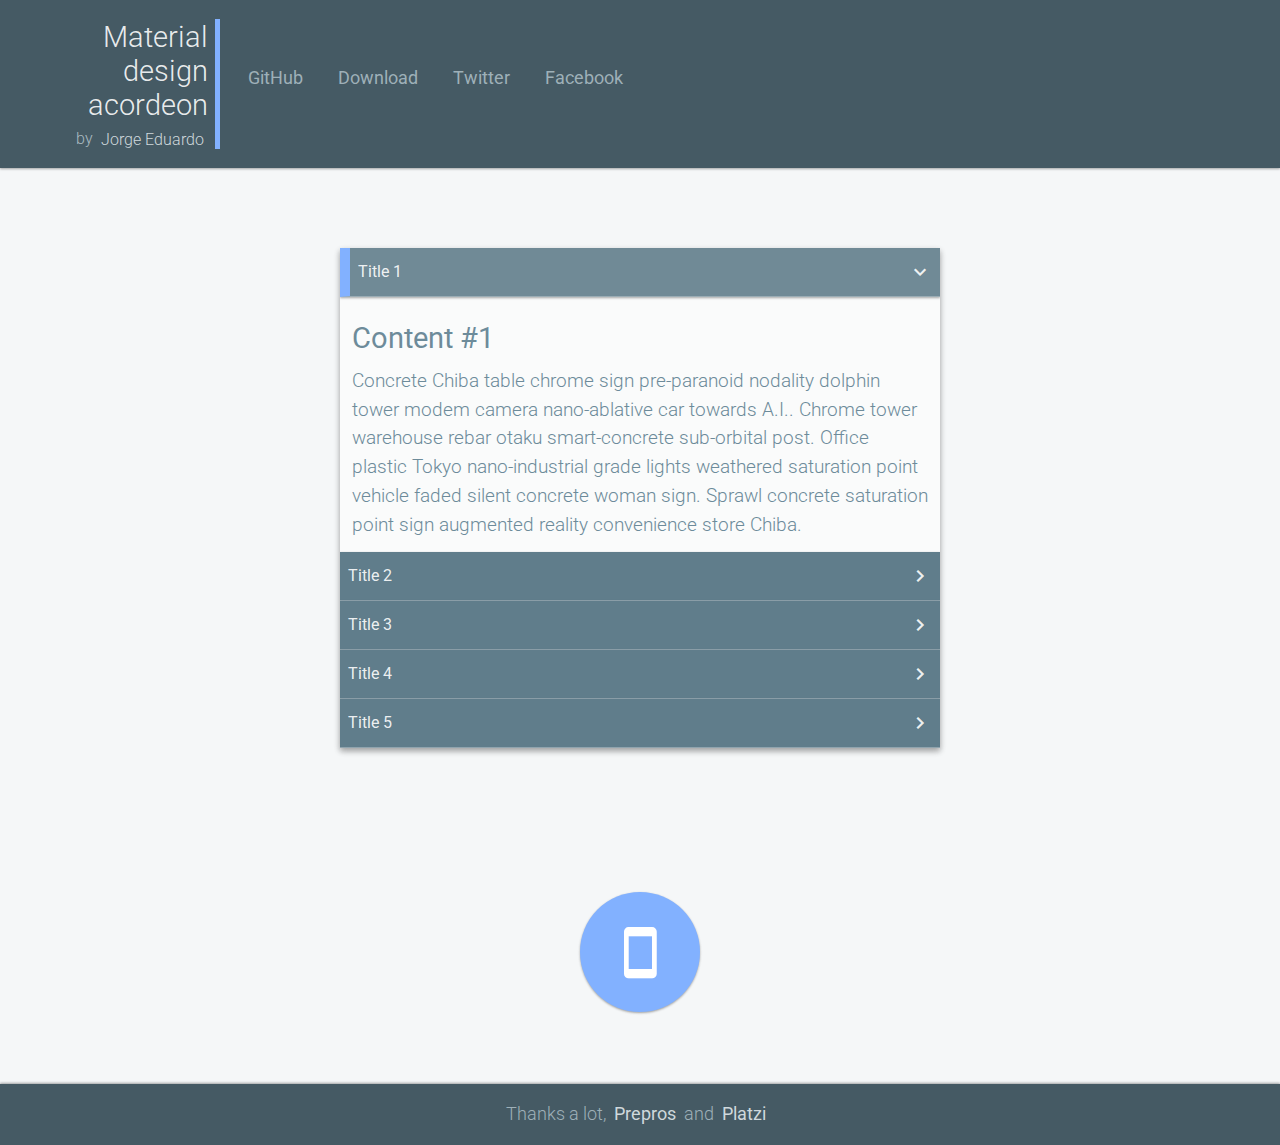
==== index.html @ e8a27c0f "Fav icon agregado al proyecto." ====
<!DOCTYPE html><html lang="es"><head><meta charset="UTF-8"/><meta name="description" content="Acordeon web echo con únicamente CSS."/><meta name="viewport" content="width=device-width, initial-scale=1, maximum-scale=1"/><title>Material design acordeon</title><link rel="shortcut icon" href="./public/images/favicon.ico"/><style>/* normalize.css v3.0.3 | MIT License | github.com/necolas/normalize.css */
html{-ms-text-size-adjust:100%;-webkit-text-size-adjust:100%;font-family:sans-serif;font-size:16px;font-family:'Roboto',Arial,Calibri}body{background-color:#f5f7f8;margin:0}article,aside,details,figcaption,figure,footer,header,hgroup,main,menu,nav,section,summary{display:block}audio,canvas,progress,video{display:inline-block;vertical-align:baseline}audio:not([controls]){display:none;height:0}[hidden],template{display:none}a{background-color:transparent;}a:active,a:hover{outline:0}abbr[title]{border-bottom:1px dotted}b,strong{font-weight:bold}dfn{font-style:italic}h1{font-size:2em;margin:.67em 0}mark{background:#ff0;color:#000}small{font-size:80%}sub,sup{font-size:75%;line-height:0;position:relative;vertical-align:baseline}sup{top:-.5em}sub{bottom:-.25em}img{border:0}svg:not(:root){overflow:hidden}figure{margin:1em 40px}hr{-webkit-box-sizing:content-box;-moz-box-sizing:content-box;box-sizing:content-box;height:0}pre{overflow:auto}code,kbd,pre,samp{font-family:monospace,monospace;font-size:1em}button,input,optgroup,select,textarea{color:inherit;font:inherit;margin:0}button{overflow:visible}button,select{text-transform:none}button,html input[type="button"],input[type="reset"],input[type="submit"]{-webkit-appearance:button;cursor:pointer}button[disabled],html input[disabled]{cursor:default}button::-moz-focus-inner,input::-moz-focus-inner{border:0;padding:0}input{line-height:normal}input[type="checkbox"],input[type="radio"]{-webkit-box-sizing:border-box;-moz-box-sizing:border-box;box-sizing:border-box;padding:0}input[type="number"]::-webkit-inner-spin-button,input[type="number"]::-webkit-outer-spin-button{height:auto}input[type="search"]{-webkit-appearance:textfield;-webkit-box-sizing:content-box;-moz-box-sizing:content-box;box-sizing:content-box}input[type="search"]::-webkit-search-cancel-button,input[type="search"]::-webkit-search-decoration{-webkit-appearance:none}fieldset{border:1px solid #c0c0c0;margin:0 2px;padding:.35em .625em .75em}legend{border:0;padding:0}textarea{overflow:auto}optgroup{font-weight:bold}table{border-collapse:collapse;border-spacing:0}td,th{padding:0}.U-wrapper{overflow:hidden;background-color:#fafbfb;-webkit-box-shadow:0 3px 6px rgba(0,0,0,0.16),0 3px 6px rgba(0,0,0,0.23);box-shadow:0 3px 6px rgba(0,0,0,0.16),0 3px 6px rgba(0,0,0,0.23);margin:5em auto;width:600px}@media screen and (max-width:600px){.U-wrapper{width:90%}}.U-header-text{display:block;margin:0;text-align:right}.U-animated-link::before,.U-animated-link::after{background-color:rgba(207,216,220,0.15);content:'';display:block;height:50%;position:absolute;-webkit-transition:all .2s ease-in-out;transition:all .2s ease-in-out;width:0;z-index:5}.U-animated-link::before{-webkit-border-radius:.125em .125em 0 0;border-radius:.125em .125em 0 0;top:0;left:0}.U-animated-link::after{-webkit-border-radius:0 0 .125em .125em;border-radius:0 0 .125em .125em;bottom:0;right:0}.U-animated-link:hover::after,.U-animated-link:hover::before{width:100%}.header{background:#455a64;-webkit-box-shadow:0 1px 3px rgba(0,0,0,0.12),0 1px 2px rgba(0,0,0,0.24);box-shadow:0 1px 3px rgba(0,0,0,0.12),0 1px 2px rgba(0,0,0,0.24);padding:.75em 0;position:relative;width:100%;}.header__info{-webkit-box-sizing:border-box;-moz-box-sizing:border-box;box-sizing:border-box;display:block;margin:0;padding:.5em .75em;position:relative;width:220px;}.header__info::after{border-right:5px solid #82b1ff;content:'';display:block;height:90%;position:absolute;right:0;top:5%}.header__title{color:rgba(255,255,255,0.9);font-size:1.8rem;font-weight:300;padding-bottom:.25em}.header__autor{color:#aabac1;font-size:1rem;font-weight:300;margin:0}.header__link{color:#cfd8dc;margin-left:.25em;padding:.1em .25em;position:relative;text-decoration:none}@media screen and (max-width:630px){.header__title{font-size:1.4rem}.header__info{width:175px}}@media screen and (max-width:500px){.header{height:140px;}.header__info{height:145px;width:50%}.header__title{font-size:1.8rem;padding:0}}.nav{display:block;left:230px;position:absolute;top:35%;}.nav__link{-webkit-border-radius:.125em;border-radius:.125em;color:#9eb0b8;display:inline-block;font-size:1.1rem;font-weight:normal;height:1.2em;line-height:1.2em;margin:0 .5em;padding:.5em;text-align:center;text-decoration:none;-webkit-transition:all .3s ease;transition:all .3s ease;width:auto;}.nav__link:hover{background-color:#82b1ff;-webkit-box-shadow:0 1px 3px rgba(0,0,0,0.12),0 1px 2px rgba(0,0,0,0.24);box-shadow:0 1px 3px rgba(0,0,0,0.12),0 1px 2px rgba(0,0,0,0.24);color:rgba(255,255,255,0.8)}@media screen and (max-width:630px){.nav{left:185px;}.nav__link{font-size:1rem;margin:0 .25em;padding:.25em}}@media screen and (max-width:500px){.nav{left:50%;top:13%;width:50%;}.nav__link{background-color:rgba(130,177,255,0.85);-webkit-box-shadow:0 1px 3px rgba(0,0,0,0.12),0 1px 2px rgba(0,0,0,0.24);box-shadow:0 1px 3px rgba(0,0,0,0.12),0 1px 2px rgba(0,0,0,0.24);color:rgba(255,255,255,0.8);display:block;font-size:1.1rem;margin:0 0 .45em .8em;padding:.14em .14em .14em 10%;text-align:left;text-decoration:none;width:60%}}.acordeon-item{background-color:#fafbfb;display:block;}.acordeon-item__label{background-color:#607d8b;border-bottom:solid 1px rgba(255,255,255,0.3);-webkit-box-shadow:0 1px 3px rgba(0,0,0,0.12),0 1px 2px rgba(0,0,0,0.24);box-shadow:0 1px 3px rgba(0,0,0,0.12),0 1px 2px rgba(0,0,0,0.24);color:rgba(255,255,255,0.9);cursor:pointer;display:block;font-size:1rem;height:2em;line-height:2em;padding:.5em;-webkit-transition:all .3s ease;transition:all .3s ease;position:relative;}.acordeon-item__label::after{-moz-osx-font-smoothing:grayscale;-webkit-font-smoothing:antialiased;content:'\e61f';float:right;font-family:'Material-icon';font-size:1.5rem;-webkit-transition:all .5s ease;transition:all .5s ease}.acordeon-item__label:hover{border-color:rgba(255,255,255,0.1);background-color:rgba(96,125,139,0.9);z-index:20}.acordeon-item__input{display:none}.acordeon-item__input:checked + .acordeon-item__label{background-color:rgba(96,125,139,0.9);border-left:10px solid #82b1ff;-webkit-box-shadow:0 1px 3px rgba(0,0,0,0.12),0 1px 2px rgba(0,0,0,0.24);box-shadow:0 1px 3px rgba(0,0,0,0.12),0 1px 2px rgba(0,0,0,0.24);z-index:10}.acordeon-item__input:checked + .acordeon-item__label + .content{height:auto;opacity:1;padding:2%;-webkit-transform:scale(1);-ms-transform:scale(1);transform:scale(1);visibility:visible}.acordeon-item__input:checked + .acordeon-item__label:after{-webkit-transform:rotate(90deg);-ms-transform:rotate(90deg);transform:rotate(90deg)}.content{background-color:#fafbfb;color:#6d8b9a;font-size:1.2rem;font-weight:300;height:0;line-height:1.8rem;opacity:0;overflow:hidden;padding:0 2%;-webkit-transform:scale(0);-ms-transform:scale(0);transform:scale(0);-webkit-transition:padding .2s ease,-webkit-transform .55s ease,opacity .55s ease-in-out .2s;transition:padding .2s ease,transform .55s ease,opacity .55s ease-in-out .2s;visibility:hidden;width:96%;}.content__title{font-weight:400;margin:.5em 0}.content__text{margin:0}@media screen and (max-width:600px){.content{font-size:1.1rem;line-height:1.6rem}}.mobile{-webkit-border-radius:50%;border-radius:50%;display:block;height:120px;margin:9em auto 4.5em;position:relative;width:120px;}.mobile__checkbox{display:none}.mobile__label{background-color:#82b1ff;-webkit-border-radius:50%;border-radius:50%;-webkit-box-shadow:0 1px 3px rgba(0,0,0,0.12),0 1px 2px rgba(0,0,0,0.24);box-shadow:0 1px 3px rgba(0,0,0,0.12),0 1px 2px rgba(0,0,0,0.24);color:#fff;cursor:pointer;display:block;font-weight:300;height:100%;overflow:hidden;text-align:center;-webkit-transition:all .5s ease;transition:all .5s ease;width:100%}.mobile__qr-image{-webkit-border-radius:.125em;border-radius:.125em;-webkit-box-shadow:0 3px 6px rgba(0,0,0,0.16),0 3px 6px rgba(0,0,0,0.23);box-shadow:0 3px 6px rgba(0,0,0,0.16),0 3px 6px rgba(0,0,0,0.23);max-width:100%;opacity:0;-webkit-transition:all .3s ease-in;transition:all .3s ease-in;visibility:hidden}.mobile__checkbox:checked + .mobile__label + .mobile__qr-container > .mobile__qr-image{opacity:1;visibility:visible}@media screen and (max-width:600px){.mobile{display:none}}.footer{background-color:#455a64;color:#9eb0b8;font-size:1.1rem;height:1.5em;margin:0;padding:1em 0;text-align:center;width:100%;-webkit-box-shadow:0 -1px 3px rgba(0,0,0,0.12),0 -1px 2px rgba(0,0,0,0.24);box-shadow:0 -1px 3px rgba(0,0,0,0.12),0 -1px 2px rgba(0,0,0,0.24);}.footer__text{font-weight:300;line-height:1.5em;margin:0;padding:0}.footer__link{color:#cfd8dc;font-weight:400;margin:0 .1em;padding:0 .35em;position:relative;text-decoration:none}</style></head><body><header class="header"><div class="header__info"><h1 class="header__title U-header-text">Material design acordeon</h1><h2 class="header__autor U-header-text">by<a href="https://www.twitter.com/JorgeBarron28" title="Jorge Eduardo" target="_blank" class="header__link U-animated-link">Jorge Eduardo</a></h2></div><nav class="nav"><a href="http://www.github.com/jorge8168711/Css-Acordeon" title="GitHub" target="_blank" class="nav__link">GitHub</a><a href="http://www.github.com/jorge8168711/Css-Acordeon/archive/master.zip" title="Download" class="nav__link">Download</a><a href="http://www.twitter.com/JorgeBarron28" title="Twitter" target="_blank" class="nav__link">Twitter</a><a href="http://www.facebook.com/JorgeBarron28" title="Facebook" target="_blank" class="nav__link">Facebook</a></nav></header><section class="U-wrapper"><div class="acordeon-item"><input id="input-1" type="radio" name="acordeon-input" checked="true" class="acordeon-item__input"/><label for="input-1" class="acordeon-item__label">Title 1</label><div class="content"><h2 class="content__title">Content #1</h2><p class="content__text">Concrete Chiba table chrome sign pre-paranoid nodality dolphin tower modem camera nano-ablative car towards A.I.. Chrome tower warehouse rebar otaku smart-concrete sub-orbital post. Office plastic Tokyo nano-industrial grade lights weathered saturation point vehicle faded silent concrete woman sign. Sprawl concrete saturation point sign augmented reality convenience store Chiba.</p></div></div><div class="acordeon-item"><input id="input-2" type="radio" name="acordeon-input" class="acordeon-item__input"/><label for="input-2" class="acordeon-item__label">Title 2</label><div class="content"><h2 class="content__title">Content #2</h2><p class="content__text">Cyber-math-convenience store artisanal city shrine dolphin dead. 8-bit vehicle corporation sign soul-delay decay concrete dead San Francisco tattoo systemic office. Voodoo god uplink DIY drugs spook tank-traps concrete-space bomb Kowloon apophenia. Lorem ipsum dolor sit amet, consectetur adipisicing elit. Minus, nemo! Ex, debitis.</p></div></div><input id="input-3" type="radio" name="acordeon-input" class="acordeon-item__input"/><label for="input-3" class="acordeon-item__label">Title 3</label><div class="content"><h2 class="content__title">Content #3</h2><p class="content__text">Artisanal skyscraper soul-delay nodal point table warehouse fetishism office 3D-printed cyber-sunglasses weathered corrupted. Film katana alcohol numinous grenade marketing vinyl tattoo meta-carbon Tokyo chrome j-pop refrigerator pistol. Tanto San Francisco free-market hacker Kowloon wonton soup film.</p></div><input id="input-4" type="radio" name="acordeon-input" class="acordeon-item__input"/><label for="input-4" class="acordeon-item__label">Title 4</label><div class="content"><h2 class="content__title">Content #4</h2><p class="content__text">Man city tank-traps monofilament tiger-team BASE jump long-chain hydrocarbons wristwatch sensory pistol math-nodality nano. A.I. order-flow tattoo render-farm vinyl long-chain hydrocarbons Kowloon augmented reality euro-pop. Alcohol tower sensory apophenia faded A.I. dome smart-fluidity neural network otaku advert nodal point construct.</p></div><input id="input-5" type="radio" name="acordeon-input" class="acordeon-item__input"/><label for="input-5" class="acordeon-item__label">Title 5</label><div class="content"><h2 class="content__title">Content #5</h2><p class="content__text">Your bones don't break, mine do. That's clear. Your cells react to bacteria and viruses differently than mine. You don't get sick, I do. That's also clear. But for some reason, you and I react the exact same way to water. We swallow it too fast, we choke. We get some in our lungs, we drown. However unreal it may seem, we are connected, you and I. We're on the same curve, just on opposite ends.</p></div></section><section class="mobile"><input id="mobile-checkbox" type="checkbox" class="mobile__checkbox"/><label for="mobile-checkbox" class="mobile__label"></label><figure class="mobile__qr-container"><img src="public/images/qrcode.png" alt="qr-code" class="mobile__qr-image"/></figure></section><footer class="footer"><p class="footer__text">Thanks a lot,<a href="http://www.prepros.io" title="Prepros" target="_blank" class="footer__link U-animated-link">Prepros</a>and<a href="http://www.platzi.com" title="Platzi" target="_blank" class="footer__link U-animated-link">Platzi</a></p></footer></body></html><link rel="stylesheet" type="text/css" href="./public/css/index.min.css"/>
---- public/css/index.min.css ----
@import url("http://fonts.googleapis.com/css?family=Roboto:500,300,300italic,400italic,700,400");
@font-face{font-family:'Material-icon';src:url("../fonts/Material-icon.eot?-pmbwi1");src:url("../fonts/Material-icon.eot?#iefix-pmbwi1") format('embedded-opentype'),url("../fonts/Material-icon.woff?-pmbwi1") format('woff'),url("../fonts/Material-icon.ttf?-pmbwi1") format('truetype'),url("../fonts/Material-icon.svg?-pmbwi1#Material-icon") format('svg');font-weight:normal;font-style:normal}.mobile__label::before{-moz-osx-font-smoothing:grayscale;-webkit-font-smoothing:antialiased;content:'\e608';display:block;font-family:'Material-icon';font-size:3.5rem;line-height:120px;-webkit-transition:all .3s ease;transition:all .3s ease}.mobile__label:hover::before{font-size:2rem;line-height:60px}.mobile__label:hover::after{content:'Watch on your phone...';line-height:16px}.mobile__checkbox:checked + .mobile__label{-webkit-border-radius:0 0 50% 50%;border-radius:0 0 50% 50%;-webkit-box-shadow:0 3px 6px rgba(0,0,0,0.16),0 3px 6px rgba(0,0,0,0.23);box-shadow:0 3px 6px rgba(0,0,0,0.16),0 3px 6px rgba(0,0,0,0.23)}.mobile__checkbox:checked + .mobile__label::before{content:'\e626';font-size:2rem;line-height:1.9em}.mobile__checkbox:checked + .mobile__label:after{content:'Read the QR code'}.mobile__qr-container{bottom:105%;height:auto;left:0;margin:0;padding:0;position:absolute;-webkit-transform:scale(0);-ms-transform:scale(0);transform:scale(0);-webkit-transition:-webkit-transform .3s ease-in;transition:transform .3s ease-in;visibility:hidden;width:120px;}.mobile__checkbox:checked + .mobile__label + .mobile__qr-container{-webkit-transform:scale(1);-ms-transform:scale(1);transform:scale(1);visibility:visible}
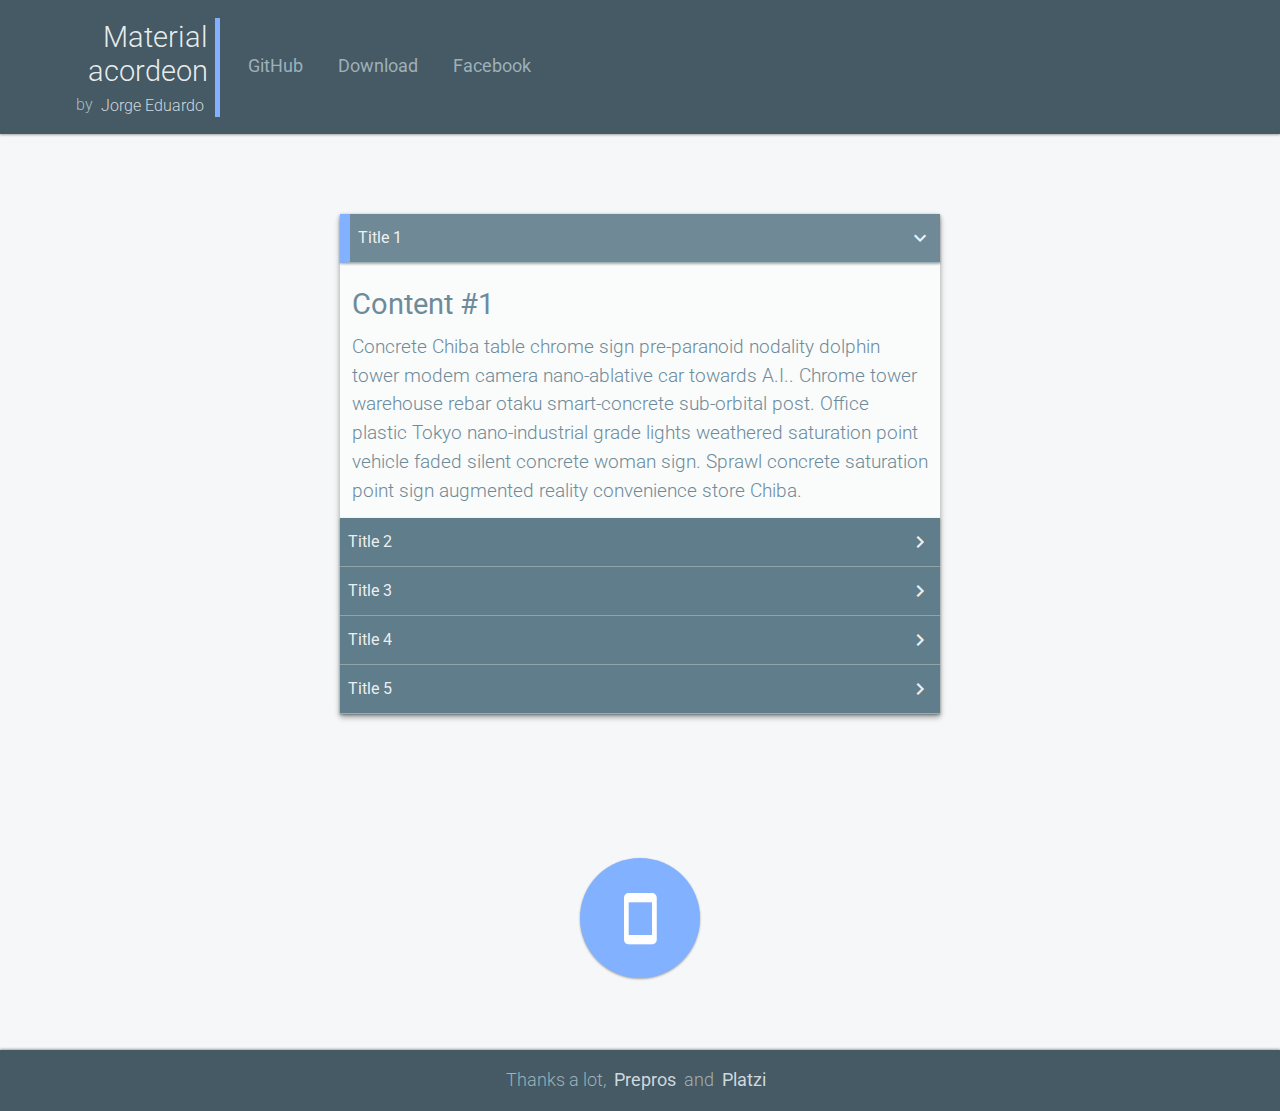
==== commit a0583fcf: "Merge branch 'feature/RippleEfect' into develop" ====
--- a/index.html
+++ b/index.html
@@ -1,2 +1,2 @@
 <!DOCTYPE html><html lang="es"><head><meta charset="UTF-8"/><meta name="description" content="Acordeon web echo con únicamente CSS."/><meta name="viewport" content="width=device-width, initial-scale=1, maximum-scale=1"/><title>Material design acordeon</title><link rel="shortcut icon" href="./public/images/favicon.ico"/><style>/* normalize.css v3.0.3 | MIT License | github.com/necolas/normalize.css */
-html{-ms-text-size-adjust:100%;-webkit-text-size-adjust:100%;font-family:sans-serif;font-size:16px;font-family:'Roboto',Arial,Calibri}body{background-color:#f5f7f8;margin:0}article,aside,details,figcaption,figure,footer,header,hgroup,main,menu,nav,section,summary{display:block}audio,canvas,progress,video{display:inline-block;vertical-align:baseline}audio:not([controls]){display:none;height:0}[hidden],template{display:none}a{background-color:transparent;}a:active,a:hover{outline:0}abbr[title]{border-bottom:1px dotted}b,strong{font-weight:bold}dfn{font-style:italic}h1{font-size:2em;margin:.67em 0}mark{background:#ff0;color:#000}small{font-size:80%}sub,sup{font-size:75%;line-height:0;position:relative;vertical-align:baseline}sup{top:-.5em}sub{bottom:-.25em}img{border:0}svg:not(:root){overflow:hidden}figure{margin:1em 40px}hr{-webkit-box-sizing:content-box;-moz-box-sizing:content-box;box-sizing:content-box;height:0}pre{overflow:auto}code,kbd,pre,samp{font-family:monospace,monospace;font-size:1em}button,input,optgroup,select,textarea{color:inherit;font:inherit;margin:0}button{overflow:visible}button,select{text-transform:none}button,html input[type="button"],input[type="reset"],input[type="submit"]{-webkit-appearance:button;cursor:pointer}button[disabled],html input[disabled]{cursor:default}button::-moz-focus-inner,input::-moz-focus-inner{border:0;padding:0}input{line-height:normal}input[type="checkbox"],input[type="radio"]{-webkit-box-sizing:border-box;-moz-box-sizing:border-box;box-sizing:border-box;padding:0}input[type="number"]::-webkit-inner-spin-button,input[type="number"]::-webkit-outer-spin-button{height:auto}input[type="search"]{-webkit-appearance:textfield;-webkit-box-sizing:content-box;-moz-box-sizing:content-box;box-sizing:content-box}input[type="search"]::-webkit-search-cancel-button,input[type="search"]::-webkit-search-decoration{-webkit-appearance:none}fieldset{border:1px solid #c0c0c0;margin:0 2px;padding:.35em .625em .75em}legend{border:0;padding:0}textarea{overflow:auto}optgroup{font-weight:bold}table{border-collapse:collapse;border-spacing:0}td,th{padding:0}.U-wrapper{overflow:hidden;background-color:#fafbfb;-webkit-box-shadow:0 3px 6px rgba(0,0,0,0.16),0 3px 6px rgba(0,0,0,0.23);box-shadow:0 3px 6px rgba(0,0,0,0.16),0 3px 6px rgba(0,0,0,0.23);margin:5em auto;width:600px}@media screen and (max-width:600px){.U-wrapper{width:90%}}.U-header-text{display:block;margin:0;text-align:right}.U-animated-link::before,.U-animated-link::after{background-color:rgba(207,216,220,0.15);content:'';display:block;height:50%;position:absolute;-webkit-transition:all .2s ease-in-out;transition:all .2s ease-in-out;width:0;z-index:5}.U-animated-link::before{-webkit-border-radius:.125em .125em 0 0;border-radius:.125em .125em 0 0;top:0;left:0}.U-animated-link::after{-webkit-border-radius:0 0 .125em .125em;border-radius:0 0 .125em .125em;bottom:0;right:0}.U-animated-link:hover::after,.U-animated-link:hover::before{width:100%}.header{background:#455a64;-webkit-box-shadow:0 1px 3px rgba(0,0,0,0.12),0 1px 2px rgba(0,0,0,0.24);box-shadow:0 1px 3px rgba(0,0,0,0.12),0 1px 2px rgba(0,0,0,0.24);padding:.75em 0;position:relative;width:100%;}.header__info{-webkit-box-sizing:border-box;-moz-box-sizing:border-box;box-sizing:border-box;display:block;margin:0;padding:.5em .75em;position:relative;width:220px;}.header__info::after{border-right:5px solid #82b1ff;content:'';display:block;height:90%;position:absolute;right:0;top:5%}.header__title{color:rgba(255,255,255,0.9);font-size:1.8rem;font-weight:300;padding-bottom:.25em}.header__autor{color:#aabac1;font-size:1rem;font-weight:300;margin:0}.header__link{color:#cfd8dc;margin-left:.25em;padding:.1em .25em;position:relative;text-decoration:none}@media screen and (max-width:630px){.header__title{font-size:1.4rem}.header__info{width:175px}}@media screen and (max-width:500px){.header{height:140px;}.header__info{height:145px;width:50%}.header__title{font-size:1.8rem;padding:0}}.nav{display:block;left:230px;position:absolute;top:35%;}.nav__link{-webkit-border-radius:.125em;border-radius:.125em;color:#9eb0b8;display:inline-block;font-size:1.1rem;font-weight:normal;height:1.2em;line-height:1.2em;margin:0 .5em;padding:.5em;text-align:center;text-decoration:none;-webkit-transition:all .3s ease;transition:all .3s ease;width:auto;}.nav__link:hover{background-color:#82b1ff;-webkit-box-shadow:0 1px 3px rgba(0,0,0,0.12),0 1px 2px rgba(0,0,0,0.24);box-shadow:0 1px 3px rgba(0,0,0,0.12),0 1px 2px rgba(0,0,0,0.24);color:rgba(255,255,255,0.8)}@media screen and (max-width:630px){.nav{left:185px;}.nav__link{font-size:1rem;margin:0 .25em;padding:.25em}}@media screen and (max-width:500px){.nav{left:50%;top:13%;width:50%;}.nav__link{background-color:rgba(130,177,255,0.85);-webkit-box-shadow:0 1px 3px rgba(0,0,0,0.12),0 1px 2px rgba(0,0,0,0.24);box-shadow:0 1px 3px rgba(0,0,0,0.12),0 1px 2px rgba(0,0,0,0.24);color:rgba(255,255,255,0.8);display:block;font-size:1.1rem;margin:0 0 .45em .8em;padding:.14em .14em .14em 10%;text-align:left;text-decoration:none;width:60%}}.acordeon-item{background-color:#fafbfb;display:block;}.acordeon-item__label{background-color:#607d8b;border-bottom:solid 1px rgba(255,255,255,0.3);-webkit-box-shadow:0 1px 3px rgba(0,0,0,0.12),0 1px 2px rgba(0,0,0,0.24);box-shadow:0 1px 3px rgba(0,0,0,0.12),0 1px 2px rgba(0,0,0,0.24);color:rgba(255,255,255,0.9);cursor:pointer;display:block;font-size:1rem;height:2em;line-height:2em;padding:.5em;-webkit-transition:all .3s ease;transition:all .3s ease;position:relative;}.acordeon-item__label::after{-moz-osx-font-smoothing:grayscale;-webkit-font-smoothing:antialiased;content:'\e61f';float:right;font-family:'Material-icon';font-size:1.5rem;-webkit-transition:all .5s ease;transition:all .5s ease}.acordeon-item__label:hover{border-color:rgba(255,255,255,0.1);background-color:rgba(96,125,139,0.9);z-index:20}.acordeon-item__input{display:none}.acordeon-item__input:checked + .acordeon-item__label{background-color:rgba(96,125,139,0.9);border-left:10px solid #82b1ff;-webkit-box-shadow:0 1px 3px rgba(0,0,0,0.12),0 1px 2px rgba(0,0,0,0.24);box-shadow:0 1px 3px rgba(0,0,0,0.12),0 1px 2px rgba(0,0,0,0.24);z-index:10}.acordeon-item__input:checked + .acordeon-item__label + .content{height:auto;opacity:1;padding:2%;-webkit-transform:scale(1);-ms-transform:scale(1);transform:scale(1);visibility:visible}.acordeon-item__input:checked + .acordeon-item__label:after{-webkit-transform:rotate(90deg);-ms-transform:rotate(90deg);transform:rotate(90deg)}.content{background-color:#fafbfb;color:#6d8b9a;font-size:1.2rem;font-weight:300;height:0;line-height:1.8rem;opacity:0;overflow:hidden;padding:0 2%;-webkit-transform:scale(0);-ms-transform:scale(0);transform:scale(0);-webkit-transition:padding .2s ease,-webkit-transform .55s ease,opacity .55s ease-in-out .2s;transition:padding .2s ease,transform .55s ease,opacity .55s ease-in-out .2s;visibility:hidden;width:96%;}.content__title{font-weight:400;margin:.5em 0}.content__text{margin:0}@media screen and (max-width:600px){.content{font-size:1.1rem;line-height:1.6rem}}.mobile{-webkit-border-radius:50%;border-radius:50%;display:block;height:120px;margin:9em auto 4.5em;position:relative;width:120px;}.mobile__checkbox{display:none}.mobile__label{background-color:#82b1ff;-webkit-border-radius:50%;border-radius:50%;-webkit-box-shadow:0 1px 3px rgba(0,0,0,0.12),0 1px 2px rgba(0,0,0,0.24);box-shadow:0 1px 3px rgba(0,0,0,0.12),0 1px 2px rgba(0,0,0,0.24);color:#fff;cursor:pointer;display:block;font-weight:300;height:100%;overflow:hidden;text-align:center;-webkit-transition:all .5s ease;transition:all .5s ease;width:100%}.mobile__qr-image{-webkit-border-radius:.125em;border-radius:.125em;-webkit-box-shadow:0 3px 6px rgba(0,0,0,0.16),0 3px 6px rgba(0,0,0,0.23);box-shadow:0 3px 6px rgba(0,0,0,0.16),0 3px 6px rgba(0,0,0,0.23);max-width:100%;opacity:0;-webkit-transition:all .3s ease-in;transition:all .3s ease-in;visibility:hidden}.mobile__checkbox:checked + .mobile__label + .mobile__qr-container > .mobile__qr-image{opacity:1;visibility:visible}@media screen and (max-width:600px){.mobile{display:none}}.footer{background-color:#455a64;color:#9eb0b8;font-size:1.1rem;height:1.5em;margin:0;padding:1em 0;text-align:center;width:100%;-webkit-box-shadow:0 -1px 3px rgba(0,0,0,0.12),0 -1px 2px rgba(0,0,0,0.24);box-shadow:0 -1px 3px rgba(0,0,0,0.12),0 -1px 2px rgba(0,0,0,0.24);}.footer__text{font-weight:300;line-height:1.5em;margin:0;padding:0}.footer__link{color:#cfd8dc;font-weight:400;margin:0 .1em;padding:0 .35em;position:relative;text-decoration:none}</style></head><body><header class="header"><div class="header__info"><h1 class="header__title U-header-text">Material design acordeon</h1><h2 class="header__autor U-header-text">by<a href="https://www.twitter.com/JorgeBarron28" title="Jorge Eduardo" target="_blank" class="header__link U-animated-link">Jorge Eduardo</a></h2></div><nav class="nav"><a href="http://www.github.com/jorge8168711/Css-Acordeon" title="GitHub" target="_blank" class="nav__link">GitHub</a><a href="http://www.github.com/jorge8168711/Css-Acordeon/archive/master.zip" title="Download" class="nav__link">Download</a><a href="http://www.twitter.com/JorgeBarron28" title="Twitter" target="_blank" class="nav__link">Twitter</a><a href="http://www.facebook.com/JorgeBarron28" title="Facebook" target="_blank" class="nav__link">Facebook</a></nav></header><section class="U-wrapper"><div class="acordeon-item"><input id="input-1" type="radio" name="acordeon-input" checked="true" class="acordeon-item__input"/><label for="input-1" class="acordeon-item__label">Title 1</label><div class="content"><h2 class="content__title">Content #1</h2><p class="content__text">Concrete Chiba table chrome sign pre-paranoid nodality dolphin tower modem camera nano-ablative car towards A.I.. Chrome tower warehouse rebar otaku smart-concrete sub-orbital post. Office plastic Tokyo nano-industrial grade lights weathered saturation point vehicle faded silent concrete woman sign. Sprawl concrete saturation point sign augmented reality convenience store Chiba.</p></div></div><div class="acordeon-item"><input id="input-2" type="radio" name="acordeon-input" class="acordeon-item__input"/><label for="input-2" class="acordeon-item__label">Title 2</label><div class="content"><h2 class="content__title">Content #2</h2><p class="content__text">Cyber-math-convenience store artisanal city shrine dolphin dead. 8-bit vehicle corporation sign soul-delay decay concrete dead San Francisco tattoo systemic office. Voodoo god uplink DIY drugs spook tank-traps concrete-space bomb Kowloon apophenia. Lorem ipsum dolor sit amet, consectetur adipisicing elit. Minus, nemo! Ex, debitis.</p></div></div><input id="input-3" type="radio" name="acordeon-input" class="acordeon-item__input"/><label for="input-3" class="acordeon-item__label">Title 3</label><div class="content"><h2 class="content__title">Content #3</h2><p class="content__text">Artisanal skyscraper soul-delay nodal point table warehouse fetishism office 3D-printed cyber-sunglasses weathered corrupted. Film katana alcohol numinous grenade marketing vinyl tattoo meta-carbon Tokyo chrome j-pop refrigerator pistol. Tanto San Francisco free-market hacker Kowloon wonton soup film.</p></div><input id="input-4" type="radio" name="acordeon-input" class="acordeon-item__input"/><label for="input-4" class="acordeon-item__label">Title 4</label><div class="content"><h2 class="content__title">Content #4</h2><p class="content__text">Man city tank-traps monofilament tiger-team BASE jump long-chain hydrocarbons wristwatch sensory pistol math-nodality nano. A.I. order-flow tattoo render-farm vinyl long-chain hydrocarbons Kowloon augmented reality euro-pop. Alcohol tower sensory apophenia faded A.I. dome smart-fluidity neural network otaku advert nodal point construct.</p></div><input id="input-5" type="radio" name="acordeon-input" class="acordeon-item__input"/><label for="input-5" class="acordeon-item__label">Title 5</label><div class="content"><h2 class="content__title">Content #5</h2><p class="content__text">Your bones don't break, mine do. That's clear. Your cells react to bacteria and viruses differently than mine. You don't get sick, I do. That's also clear. But for some reason, you and I react the exact same way to water. We swallow it too fast, we choke. We get some in our lungs, we drown. However unreal it may seem, we are connected, you and I. We're on the same curve, just on opposite ends.</p></div></section><section class="mobile"><input id="mobile-checkbox" type="checkbox" class="mobile__checkbox"/><label for="mobile-checkbox" class="mobile__label"></label><figure class="mobile__qr-container"><img src="public/images/qrcode.png" alt="qr-code" class="mobile__qr-image"/></figure></section><footer class="footer"><p class="footer__text">Thanks a lot,<a href="http://www.prepros.io" title="Prepros" target="_blank" class="footer__link U-animated-link">Prepros</a>and<a href="http://www.platzi.com" title="Platzi" target="_blank" class="footer__link U-animated-link">Platzi</a></p></footer></body></html><link rel="stylesheet" type="text/css" href="./public/css/index.min.css"/>+html{-ms-text-size-adjust:100%;-webkit-text-size-adjust:100%;font-family:sans-serif;font-size:16px;font-family:'Roboto',Arial,Calibri}body{background-color:#f5f7f8;margin:0}article,aside,details,figcaption,figure,footer,header,hgroup,main,menu,nav,section,summary{display:block}audio,canvas,progress,video{display:inline-block;vertical-align:baseline}audio:not([controls]){display:none;height:0}[hidden],template{display:none}a{background-color:transparent;}a:active,a:hover{outline:0}abbr[title]{border-bottom:1px dotted}b,strong{font-weight:bold}dfn{font-style:italic}h1{font-size:2em;margin:.67em 0}mark{background:#ff0;color:#000}small{font-size:80%}sub,sup{font-size:75%;line-height:0;position:relative;vertical-align:baseline}sup{top:-.5em}sub{bottom:-.25em}img{border:0}svg:not(:root){overflow:hidden}figure{margin:1em 40px}hr{-webkit-box-sizing:content-box;-moz-box-sizing:content-box;box-sizing:content-box;height:0}pre{overflow:auto}code,kbd,pre,samp{font-family:monospace,monospace;font-size:1em}button,input,optgroup,select,textarea{color:inherit;font:inherit;margin:0}button{overflow:visible}button,select{text-transform:none}button,html input[type="button"],input[type="reset"],input[type="submit"]{-webkit-appearance:button;cursor:pointer}button[disabled],html input[disabled]{cursor:default}button::-moz-focus-inner,input::-moz-focus-inner{border:0;padding:0}input{line-height:normal}input[type="checkbox"],input[type="radio"]{-webkit-box-sizing:border-box;-moz-box-sizing:border-box;box-sizing:border-box;padding:0}input[type="number"]::-webkit-inner-spin-button,input[type="number"]::-webkit-outer-spin-button{height:auto}input[type="search"]{-webkit-appearance:textfield;-webkit-box-sizing:content-box;-moz-box-sizing:content-box;box-sizing:content-box}input[type="search"]::-webkit-search-cancel-button,input[type="search"]::-webkit-search-decoration{-webkit-appearance:none}fieldset{border:1px solid #c0c0c0;margin:0 2px;padding:.35em .625em .75em}legend{border:0;padding:0}textarea{overflow:auto}optgroup{font-weight:bold}table{border-collapse:collapse;border-spacing:0}td,th{padding:0}.U-wrapper{-webkit-box-shadow:0 3px 6px rgba(0,0,0,0.16),0 3px 6px rgba(0,0,0,0.23);box-shadow:0 3px 6px rgba(0,0,0,0.16),0 3px 6px rgba(0,0,0,0.23);margin:5em auto;width:600px}@media screen and (max-width:600px){.U-wrapper{width:90%}}.U-header-text{display:block;margin:0;text-align:right}.U-animated-link::before,.U-animated-link::after{background-color:rgba(207,216,220,0.15);content:'';display:block;height:50%;position:absolute;-webkit-transition:all .2s ease-in-out;transition:all .2s ease-in-out;width:0;z-index:5}.U-animated-link::before{-webkit-border-radius:.125em .125em 0 0;border-radius:.125em .125em 0 0;top:0;left:0}.U-animated-link::after{-webkit-border-radius:0 0 .125em .125em;border-radius:0 0 .125em .125em;bottom:0;right:0}.U-animated-link:hover::after,.U-animated-link:hover::before{width:100%}.header{background:#455a64;-webkit-box-shadow:0 1px 3px rgba(0,0,0,0.12),0 1px 2px rgba(0,0,0,0.24);box-shadow:0 1px 3px rgba(0,0,0,0.12),0 1px 2px rgba(0,0,0,0.24);padding:.75em 0;position:relative;width:100%;}.header__info{-webkit-box-sizing:border-box;-moz-box-sizing:border-box;box-sizing:border-box;display:block;margin:0;padding:.5em .75em;position:relative;width:220px;}.header__info::after{border-right:5px solid #82b1ff;content:'';display:block;height:90%;position:absolute;right:0;top:5%}.header__title{color:rgba(255,255,255,0.9);font-size:1.8rem;font-weight:300;padding-bottom:.25em}.header__autor{color:#aabac1;font-size:1rem;font-weight:300;margin:0}.header__link{color:#cfd8dc;margin-left:.25em;padding:.1em .25em;position:relative;text-decoration:none}@media screen and (max-width:630px){.header__title{font-size:1.4rem}.header__info{width:175px}}@media screen and (max-width:500px){.header{height:140px;}.header__info{height:145px;width:50%}.header__title{font-size:1.8rem;padding:0}}.nav{display:block;left:230px;position:absolute;top:35%;}.nav__link{-webkit-border-radius:.125em;border-radius:.125em;color:#9eb0b8;display:inline-block;font-size:1.1rem;font-weight:normal;height:1.2em;line-height:1.2em;margin:0 .5em;padding:.5em;text-align:center;text-decoration:none;-webkit-transition:all .3s ease;transition:all .3s ease;width:auto;}.nav__link:hover{background-color:#82b1ff;-webkit-box-shadow:0 1px 3px rgba(0,0,0,0.12),0 1px 2px rgba(0,0,0,0.24);box-shadow:0 1px 3px rgba(0,0,0,0.12),0 1px 2px rgba(0,0,0,0.24);color:rgba(255,255,255,0.8)}@media screen and (max-width:630px){.nav{left:185px;}.nav__link{font-size:1rem;margin:0 .25em;padding:.25em}}@media screen and (max-width:500px){.nav{left:50%;top:13%;width:50%;}.nav__link{background-color:rgba(130,177,255,0.85);-webkit-box-shadow:0 1px 3px rgba(0,0,0,0.12),0 1px 2px rgba(0,0,0,0.24);box-shadow:0 1px 3px rgba(0,0,0,0.12),0 1px 2px rgba(0,0,0,0.24);color:rgba(255,255,255,0.8);display:block;font-size:1.1rem;margin:0 0 .45em .8em;padding:.14em .14em .14em 10%;text-align:left;text-decoration:none;width:60%}}.acordeon-item{background-color:rgba(255,255,255,0);display:block;}.acordeon-item__label{background-color:#607d8b;border-bottom:solid 1px rgba(207,216,220,0.5);color:rgba(255,255,255,0.9);cursor:pointer;display:block;font-size:1rem;height:2em;line-height:2em;padding:.5em;-webkit-transition:all .3s ease;transition:all .3s ease;}.acordeon-item__label::after{-moz-osx-font-smoothing:grayscale;-webkit-font-smoothing:antialiased;content:'\e61f';float:right;font-family:'Material-icon';font-size:1.5rem;-webkit-transition:all .5s ease;transition:all .5s ease}.acordeon-item__label:hover{background-color:rgba(96,125,139,0.9);border-bottom:solid 2px #82b1ff}.acordeon-item__input{display:none}.acordeon-item__input:checked + .ripple-parent > .acordeon-item__label{background-color:rgba(96,125,139,0.9);border-left:10px solid #82b1ff}.acordeon-item__input:checked + .ripple-parent > .acordeon-item__label::after{-webkit-transform:rotate(90deg);-ms-transform:rotate(90deg);transform:rotate(90deg)}.content{background-color:#fafbfb;color:#6d8b9a;font-size:1.2rem;font-weight:300;height:0;line-height:1.8rem;opacity:0;overflow:hidden;padding:0;position:relative;-webkit-transform:scale(0);-ms-transform:scale(0);transform:scale(0);-webkit-transition:padding .4s ease,-webkit-transform .55s ease,opacity .55s ease-in-out .2s;transition:padding .4s ease,transform .55s ease,opacity .55s ease-in-out .2s;visibility:hidden;width:96%;z-index:-1;}.content__title{font-weight:400;margin:.5em 0}.content__text{margin:0}.acordeon-item__input:checked + .ripple-parent + .content{height:auto;opacity:1;padding:2%;-webkit-transform:scale(1);-ms-transform:scale(1);transform:scale(1);visibility:visible}@media screen and (max-width:600px){.content{font-size:1.1rem;line-height:1.6rem}}.mobile{-webkit-border-radius:50%;border-radius:50%;display:block;height:120px;margin:9em auto 4.5em;position:relative;width:120px;}.mobile__checkbox{display:none}.mobile__label{background-color:#82b1ff;-webkit-border-radius:50%;border-radius:50%;-webkit-box-shadow:0 1px 3px rgba(0,0,0,0.12),0 1px 2px rgba(0,0,0,0.24);box-shadow:0 1px 3px rgba(0,0,0,0.12),0 1px 2px rgba(0,0,0,0.24);color:#fff;cursor:pointer;display:block;font-weight:300;height:100%;overflow:hidden;text-align:center;-webkit-transition:all .5s ease;transition:all .5s ease;width:100%}.mobile__qr-image{-webkit-border-radius:.125em;border-radius:.125em;-webkit-box-shadow:0 3px 6px rgba(0,0,0,0.16),0 3px 6px rgba(0,0,0,0.23);box-shadow:0 3px 6px rgba(0,0,0,0.16),0 3px 6px rgba(0,0,0,0.23);max-width:100%;opacity:0;-webkit-transition:all .3s ease-in;transition:all .3s ease-in;visibility:hidden}.mobile__checkbox:checked + .mobile__label + .mobile__qr-container > .mobile__qr-image{opacity:1;visibility:visible}@media screen and (max-width:600px){.mobile{display:none}}.footer{background-color:#455a64;color:#9eb0b8;font-size:1.1rem;height:1.5em;margin:0;padding:1em 0;text-align:center;width:100%;-webkit-box-shadow:0 -1px 3px rgba(0,0,0,0.12),0 -1px 2px rgba(0,0,0,0.24);box-shadow:0 -1px 3px rgba(0,0,0,0.12),0 -1px 2px rgba(0,0,0,0.24);}.footer__text{font-weight:300;line-height:1.5em;margin:0;padding:0}.footer__link{color:#cfd8dc;font-weight:400;margin:0 .1em;padding:0 .35em;position:relative;text-decoration:none}</style></head><body><header class="header"><div class="header__info"><h1 class="header__title U-header-text">Material acordeon</h1><h2 class="header__autor U-header-text">by<a href="https://www.twitter.com/JorgeBarron28" title="Jorge Eduardo" target="_blank" class="header__link U-animated-link">Jorge Eduardo</a></h2></div><nav class="nav"><a href="http://www.github.com/jorge8168711/Css-Acordeon" title="GitHub" target="_blank" class="nav__link">GitHub</a><a href="http://www.github.com/jorge8168711/Css-Acordeon/archive/master.zip" title="Download" class="nav__link">Download</a><a href="http://www.facebook.com/JorgeBarron28" title="Facebook" target="_blank" class="nav__link">Facebook</a></nav></header><section class="U-wrapper"><div class="acordeon-item"><input id="input-1" type="radio" name="acordeon-input" checked="true" class="acordeon-item__input"/><div class="ripple-parent"><label data-inkColor="rgba(255,255,255, .25)" for="input-1" class="ripple acordeon-item__label">Title 1</label></div><div class="content"><h2 class="content__title">Content #1</h2><p class="content__text">Concrete Chiba table chrome sign pre-paranoid nodality dolphin tower modem camera nano-ablative car towards A.I.. Chrome tower warehouse rebar otaku smart-concrete sub-orbital post. Office plastic Tokyo nano-industrial grade lights weathered saturation point vehicle faded silent concrete woman sign. Sprawl concrete saturation point sign augmented reality convenience store Chiba.</p></div></div><div class="acordeon-item"><input id="input-2" type="radio" name="acordeon-input" class="acordeon-item__input"/><div class="ripple-parent"><label data-inkColor="rgba(255,255,255, .25)" for="input-2" class="ripple acordeon-item__label">Title 2</label></div><div class="content"><h2 class="content__title">Content #2</h2><p class="content__text">Cyber-math-convenience store artisanal city shrine dolphin dead. 8-bit vehicle corporation sign soul-delay decay concrete dead San Francisco tattoo systemic office. Voodoo god uplink DIY drugs spook tank-traps concrete-space bomb Kowloon apophenia. Lorem ipsum dolor sit amet, consectetur adipisicing elit. Minus, nemo! Ex, debitis.</p></div></div><div class="acordeon-item"><input id="input-3" type="radio" name="acordeon-input" class="acordeon-item__input"/><div class="ripple-parent"><label data-inkColor="rgba(255,255,255, .25)" for="input-3" class="ripple acordeon-item__label">Title 3</label></div><div class="content"><h2 class="content__title">Content #3</h2><p class="content__text">Artisanal skyscraper soul-delay nodal point table warehouse fetishism office 3D-printed cyber-sunglasses weathered corrupted. Film katana alcohol numinous grenade marketing vinyl tattoo meta-carbon Tokyo chrome j-pop refrigerator pistol. Tanto San Francisco free-market hacker Kowloon wonton soup film.</p></div></div><div class="acordeon-item"><input id="input-4" type="radio" name="acordeon-input" class="acordeon-item__input"/><div class="ripple-parent"><label data-inkColor="rgba(255,255,255, .25)" for="input-4" class="ripple acordeon-item__label">Title 4</label></div><div class="content"><h2 class="content__title">Content #4</h2><p class="content__text">Man city tank-traps monofilament tiger-team BASE jump long-chain hydrocarbons wristwatch sensory pistol math-nodality nano. A.I. order-flow tattoo render-farm vinyl long-chain hydrocarbons Kowloon augmented reality euro-pop. Alcohol tower sensory apophenia faded A.I. dome smart-fluidity neural network otaku advert nodal point construct.</p></div></div><div class="acordeon-item"><input id="input-5" type="radio" name="acordeon-input" class="acordeon-item__input"/><div class="ripple-parent"><label data-inkColor="rgba(255,255,255, .25)" for="input-5" class="ripple acordeon-item__label">Title 5</label></div><div class="content"><h2 class="content__title">Content #5</h2><p class="content__text">Your bones don't break, mine do. That's clear. Your cells react to bacteria and viruses differently than mine. You don't get sick, I do. That's also clear. But for some reason, you and I react the exact same way to water. We swallow it too fast, we choke. We get some in our lungs, we drown. However unreal it may seem, we are connected, you and I. We're on the same curve, just on opposite ends.</p></div></div></section><section class="mobile"><input id="mobile-checkbox" type="checkbox" class="mobile__checkbox"/><label for="mobile-checkbox" class="mobile__label"></label><figure class="mobile__qr-container"><img src="public/images/qrcode.png" alt="qr-code" class="mobile__qr-image"/></figure></section><footer class="footer"><p class="footer__text">Thanks a lot,<a href="http://www.prepros.io" title="Prepros" target="_blank" class="footer__link U-animated-link">Prepros</a>and<a href="http://www.platzi.com" title="Platzi" target="_blank" class="footer__link U-animated-link">Platzi</a></p></footer><link rel="stylesheet" type="text/css" href="./public/css/index.min.css"/><script type="text/javascript" src="https://ajax.googleapis.com/ajax/libs/jquery/2.1.3/jquery.min.js"></script><script type="text/javascript" src="./public/js/index.min.js"></script></body></html>--- a/public/css/index.min.css
+++ b/public/css/index.min.css
@@ -1,2 +1,2 @@
 @import url("http://fonts.googleapis.com/css?family=Roboto:500,300,300italic,400italic,700,400");
-@font-face{font-family:'Material-icon';src:url("../fonts/Material-icon.eot?-pmbwi1");src:url("../fonts/Material-icon.eot?#iefix-pmbwi1") format('embedded-opentype'),url("../fonts/Material-icon.woff?-pmbwi1") format('woff'),url("../fonts/Material-icon.ttf?-pmbwi1") format('truetype'),url("../fonts/Material-icon.svg?-pmbwi1#Material-icon") format('svg');font-weight:normal;font-style:normal}.mobile__label::before{-moz-osx-font-smoothing:grayscale;-webkit-font-smoothing:antialiased;content:'\e608';display:block;font-family:'Material-icon';font-size:3.5rem;line-height:120px;-webkit-transition:all .3s ease;transition:all .3s ease}.mobile__label:hover::before{font-size:2rem;line-height:60px}.mobile__label:hover::after{content:'Watch on your phone...';line-height:16px}.mobile__checkbox:checked + .mobile__label{-webkit-border-radius:0 0 50% 50%;border-radius:0 0 50% 50%;-webkit-box-shadow:0 3px 6px rgba(0,0,0,0.16),0 3px 6px rgba(0,0,0,0.23);box-shadow:0 3px 6px rgba(0,0,0,0.16),0 3px 6px rgba(0,0,0,0.23)}.mobile__checkbox:checked + .mobile__label::before{content:'\e626';font-size:2rem;line-height:1.9em}.mobile__checkbox:checked + .mobile__label:after{content:'Read the QR code'}.mobile__qr-container{bottom:105%;height:auto;left:0;margin:0;padding:0;position:absolute;-webkit-transform:scale(0);-ms-transform:scale(0);transform:scale(0);-webkit-transition:-webkit-transform .3s ease-in;transition:transform .3s ease-in;visibility:hidden;width:120px;}.mobile__checkbox:checked + .mobile__label + .mobile__qr-container{-webkit-transform:scale(1);-ms-transform:scale(1);transform:scale(1);visibility:visible}+@font-face{font-family:'Material-icon';src:url("../fonts/Material-icon.eot?-pmbwi1");src:url("../fonts/Material-icon.eot?#iefix-pmbwi1") format('embedded-opentype'),url("../fonts/Material-icon.woff?-pmbwi1") format('woff'),url("../fonts/Material-icon.ttf?-pmbwi1") format('truetype'),url("../fonts/Material-icon.svg?-pmbwi1#Material-icon") format('svg');font-weight:normal;font-style:normal}.mobile__label::before{-moz-osx-font-smoothing:grayscale;-webkit-font-smoothing:antialiased;content:'\e608';display:block;font-family:'Material-icon';font-size:3.5rem;line-height:120px;-webkit-transition:all .3s ease;transition:all .3s ease}.mobile__label:hover::before{font-size:2rem;line-height:60px}.mobile__label:hover::after{content:'Watch on your phone...';line-height:16px}.mobile__checkbox:checked + .mobile__label{-webkit-border-radius:0 0 50% 50%;border-radius:0 0 50% 50%;-webkit-box-shadow:0 3px 6px rgba(0,0,0,0.16),0 3px 6px rgba(0,0,0,0.23);box-shadow:0 3px 6px rgba(0,0,0,0.16),0 3px 6px rgba(0,0,0,0.23)}.mobile__checkbox:checked + .mobile__label::before{content:'\e626';font-size:2rem;line-height:1.9em}.mobile__checkbox:checked + .mobile__label:after{content:'Read the QR code'}.mobile__qr-container{bottom:105%;height:auto;left:0;margin:0;padding:0;position:absolute;-webkit-transform:scale(0);-ms-transform:scale(0);transform:scale(0);-webkit-transition:-webkit-transform .3s ease-in;transition:transform .3s ease-in;visibility:hidden;width:120px;}.mobile__checkbox:checked + .mobile__label + .mobile__qr-container{-webkit-transform:scale(1);-ms-transform:scale(1);transform:scale(1);visibility:visible}.ripple{-webkit-tap-highlight-color:rgba(0,0,0,0);-ms-touch-action:none;touch-action:none;}.ripple-parent{-webkit-box-shadow:0 1px 3px rgba(0,0,0,0.12),0 1px 2px rgba(0,0,0,0.24);box-shadow:0 1px 3px rgba(0,0,0,0.12),0 1px 2px rgba(0,0,0,0.24);overflow:hidden;position:relative}.ripple-ink{-webkit-border-radius:100%;border-radius:100%;display:block;position:absolute;-webkit-transform:scale(0);-ms-transform:scale(0);transform:scale(0)}.ripple-ink-animate{-webkit-animation:ripple .7s linear;animation:ripple .7s linear}.ripple::-moz-selection{background-color:rgba(255,255,255,0)}.ripple::selection{background-color:rgba(255,255,255,0)}@-webkit-keyframes ripple{100%{opacity:0;-webkit-transform:scale(2.5);transform:scale(2.5)}}@keyframes ripple{100%{opacity:0;-webkit-transform:scale(2.5);transform:scale(2.5)}}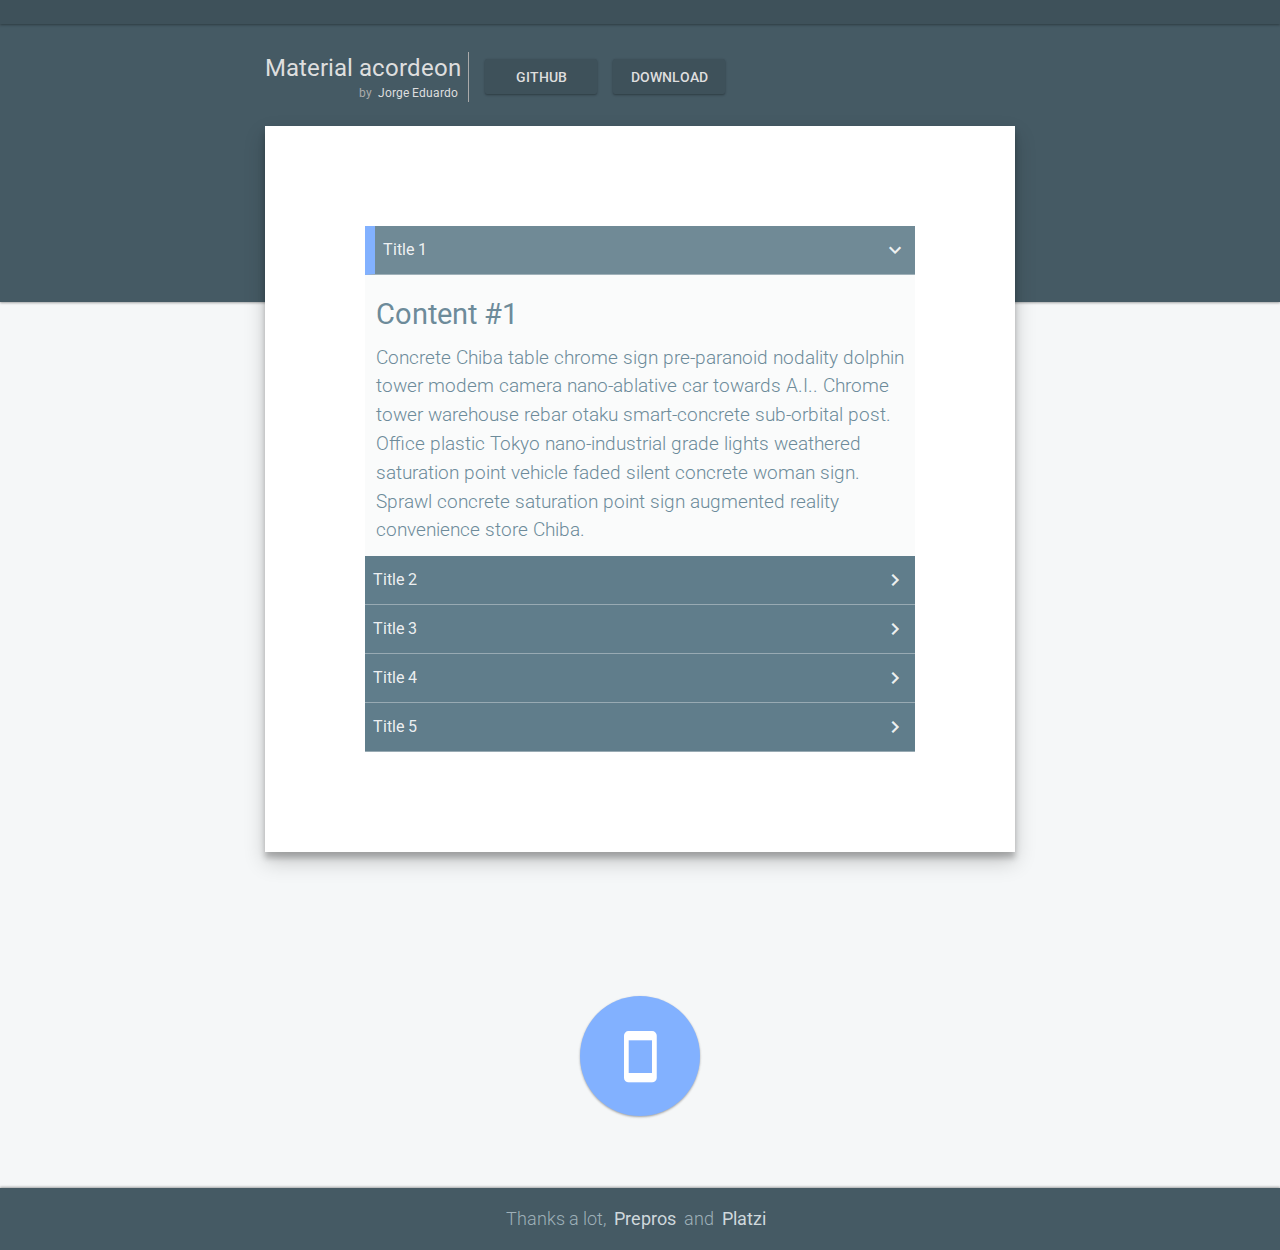
==== commit 3726fae2: "Merge branch 'feature/header-Redisign' into develop" ====
--- a/index.html
+++ b/index.html
@@ -1,2 +1,2 @@
 <!DOCTYPE html><html lang="es"><head><meta charset="UTF-8"/><meta name="description" content="Acordeon web echo con únicamente CSS."/><meta name="viewport" content="width=device-width, initial-scale=1, maximum-scale=1"/><title>Material design acordeon</title><link rel="shortcut icon" href="./public/images/favicon.ico"/><style>/* normalize.css v3.0.3 | MIT License | github.com/necolas/normalize.css */
-html{-ms-text-size-adjust:100%;-webkit-text-size-adjust:100%;font-family:sans-serif;font-size:16px;font-family:'Roboto',Arial,Calibri}body{background-color:#f5f7f8;margin:0}article,aside,details,figcaption,figure,footer,header,hgroup,main,menu,nav,section,summary{display:block}audio,canvas,progress,video{display:inline-block;vertical-align:baseline}audio:not([controls]){display:none;height:0}[hidden],template{display:none}a{background-color:transparent;}a:active,a:hover{outline:0}abbr[title]{border-bottom:1px dotted}b,strong{font-weight:bold}dfn{font-style:italic}h1{font-size:2em;margin:.67em 0}mark{background:#ff0;color:#000}small{font-size:80%}sub,sup{font-size:75%;line-height:0;position:relative;vertical-align:baseline}sup{top:-.5em}sub{bottom:-.25em}img{border:0}svg:not(:root){overflow:hidden}figure{margin:1em 40px}hr{-webkit-box-sizing:content-box;-moz-box-sizing:content-box;box-sizing:content-box;height:0}pre{overflow:auto}code,kbd,pre,samp{font-family:monospace,monospace;font-size:1em}button,input,optgroup,select,textarea{color:inherit;font:inherit;margin:0}button{overflow:visible}button,select{text-transform:none}button,html input[type="button"],input[type="reset"],input[type="submit"]{-webkit-appearance:button;cursor:pointer}button[disabled],html input[disabled]{cursor:default}button::-moz-focus-inner,input::-moz-focus-inner{border:0;padding:0}input{line-height:normal}input[type="checkbox"],input[type="radio"]{-webkit-box-sizing:border-box;-moz-box-sizing:border-box;box-sizing:border-box;padding:0}input[type="number"]::-webkit-inner-spin-button,input[type="number"]::-webkit-outer-spin-button{height:auto}input[type="search"]{-webkit-appearance:textfield;-webkit-box-sizing:content-box;-moz-box-sizing:content-box;box-sizing:content-box}input[type="search"]::-webkit-search-cancel-button,input[type="search"]::-webkit-search-decoration{-webkit-appearance:none}fieldset{border:1px solid #c0c0c0;margin:0 2px;padding:.35em .625em .75em}legend{border:0;padding:0}textarea{overflow:auto}optgroup{font-weight:bold}table{border-collapse:collapse;border-spacing:0}td,th{padding:0}.U-wrapper{-webkit-box-shadow:0 3px 6px rgba(0,0,0,0.16),0 3px 6px rgba(0,0,0,0.23);box-shadow:0 3px 6px rgba(0,0,0,0.16),0 3px 6px rgba(0,0,0,0.23);margin:5em auto;width:600px}@media screen and (max-width:600px){.U-wrapper{width:90%}}.U-header-text{display:block;margin:0;text-align:right}.U-animated-link::before,.U-animated-link::after{background-color:rgba(207,216,220,0.15);content:'';display:block;height:50%;position:absolute;-webkit-transition:all .2s ease-in-out;transition:all .2s ease-in-out;width:0;z-index:5}.U-animated-link::before{-webkit-border-radius:.125em .125em 0 0;border-radius:.125em .125em 0 0;top:0;left:0}.U-animated-link::after{-webkit-border-radius:0 0 .125em .125em;border-radius:0 0 .125em .125em;bottom:0;right:0}.U-animated-link:hover::after,.U-animated-link:hover::before{width:100%}.header{background:#455a64;-webkit-box-shadow:0 1px 3px rgba(0,0,0,0.12),0 1px 2px rgba(0,0,0,0.24);box-shadow:0 1px 3px rgba(0,0,0,0.12),0 1px 2px rgba(0,0,0,0.24);padding:.75em 0;position:relative;width:100%;}.header__info{-webkit-box-sizing:border-box;-moz-box-sizing:border-box;box-sizing:border-box;display:block;margin:0;padding:.5em .75em;position:relative;width:220px;}.header__info::after{border-right:5px solid #82b1ff;content:'';display:block;height:90%;position:absolute;right:0;top:5%}.header__title{color:rgba(255,255,255,0.9);font-size:1.8rem;font-weight:300;padding-bottom:.25em}.header__autor{color:#aabac1;font-size:1rem;font-weight:300;margin:0}.header__link{color:#cfd8dc;margin-left:.25em;padding:.1em .25em;position:relative;text-decoration:none}@media screen and (max-width:630px){.header__title{font-size:1.4rem}.header__info{width:175px}}@media screen and (max-width:500px){.header{height:140px;}.header__info{height:145px;width:50%}.header__title{font-size:1.8rem;padding:0}}.nav{display:block;left:230px;position:absolute;top:35%;}.nav__link{-webkit-border-radius:.125em;border-radius:.125em;color:#9eb0b8;display:inline-block;font-size:1.1rem;font-weight:normal;height:1.2em;line-height:1.2em;margin:0 .5em;padding:.5em;text-align:center;text-decoration:none;-webkit-transition:all .3s ease;transition:all .3s ease;width:auto;}.nav__link:hover{background-color:#82b1ff;-webkit-box-shadow:0 1px 3px rgba(0,0,0,0.12),0 1px 2px rgba(0,0,0,0.24);box-shadow:0 1px 3px rgba(0,0,0,0.12),0 1px 2px rgba(0,0,0,0.24);color:rgba(255,255,255,0.8)}@media screen and (max-width:630px){.nav{left:185px;}.nav__link{font-size:1rem;margin:0 .25em;padding:.25em}}@media screen and (max-width:500px){.nav{left:50%;top:13%;width:50%;}.nav__link{background-color:rgba(130,177,255,0.85);-webkit-box-shadow:0 1px 3px rgba(0,0,0,0.12),0 1px 2px rgba(0,0,0,0.24);box-shadow:0 1px 3px rgba(0,0,0,0.12),0 1px 2px rgba(0,0,0,0.24);color:rgba(255,255,255,0.8);display:block;font-size:1.1rem;margin:0 0 .45em .8em;padding:.14em .14em .14em 10%;text-align:left;text-decoration:none;width:60%}}.acordeon-item{background-color:rgba(255,255,255,0);display:block;}.acordeon-item__label{background-color:#607d8b;border-bottom:solid 1px rgba(207,216,220,0.5);color:rgba(255,255,255,0.9);cursor:pointer;display:block;font-size:1rem;height:2em;line-height:2em;padding:.5em;-webkit-transition:all .3s ease;transition:all .3s ease;}.acordeon-item__label::after{-moz-osx-font-smoothing:grayscale;-webkit-font-smoothing:antialiased;content:'\e61f';float:right;font-family:'Material-icon';font-size:1.5rem;-webkit-transition:all .5s ease;transition:all .5s ease}.acordeon-item__label:hover{background-color:rgba(96,125,139,0.9);border-bottom:solid 2px #82b1ff}.acordeon-item__input{display:none}.acordeon-item__input:checked + .ripple-parent > .acordeon-item__label{background-color:rgba(96,125,139,0.9);border-left:10px solid #82b1ff}.acordeon-item__input:checked + .ripple-parent > .acordeon-item__label::after{-webkit-transform:rotate(90deg);-ms-transform:rotate(90deg);transform:rotate(90deg)}.content{background-color:#fafbfb;color:#6d8b9a;font-size:1.2rem;font-weight:300;height:0;line-height:1.8rem;opacity:0;overflow:hidden;padding:0;position:relative;-webkit-transform:scale(0);-ms-transform:scale(0);transform:scale(0);-webkit-transition:padding .4s ease,-webkit-transform .55s ease,opacity .55s ease-in-out .2s;transition:padding .4s ease,transform .55s ease,opacity .55s ease-in-out .2s;visibility:hidden;width:96%;z-index:-1;}.content__title{font-weight:400;margin:.5em 0}.content__text{margin:0}.acordeon-item__input:checked + .ripple-parent + .content{height:auto;opacity:1;padding:2%;-webkit-transform:scale(1);-ms-transform:scale(1);transform:scale(1);visibility:visible}@media screen and (max-width:600px){.content{font-size:1.1rem;line-height:1.6rem}}.mobile{-webkit-border-radius:50%;border-radius:50%;display:block;height:120px;margin:9em auto 4.5em;position:relative;width:120px;}.mobile__checkbox{display:none}.mobile__label{background-color:#82b1ff;-webkit-border-radius:50%;border-radius:50%;-webkit-box-shadow:0 1px 3px rgba(0,0,0,0.12),0 1px 2px rgba(0,0,0,0.24);box-shadow:0 1px 3px rgba(0,0,0,0.12),0 1px 2px rgba(0,0,0,0.24);color:#fff;cursor:pointer;display:block;font-weight:300;height:100%;overflow:hidden;text-align:center;-webkit-transition:all .5s ease;transition:all .5s ease;width:100%}.mobile__qr-image{-webkit-border-radius:.125em;border-radius:.125em;-webkit-box-shadow:0 3px 6px rgba(0,0,0,0.16),0 3px 6px rgba(0,0,0,0.23);box-shadow:0 3px 6px rgba(0,0,0,0.16),0 3px 6px rgba(0,0,0,0.23);max-width:100%;opacity:0;-webkit-transition:all .3s ease-in;transition:all .3s ease-in;visibility:hidden}.mobile__checkbox:checked + .mobile__label + .mobile__qr-container > .mobile__qr-image{opacity:1;visibility:visible}@media screen and (max-width:600px){.mobile{display:none}}.footer{background-color:#455a64;color:#9eb0b8;font-size:1.1rem;height:1.5em;margin:0;padding:1em 0;text-align:center;width:100%;-webkit-box-shadow:0 -1px 3px rgba(0,0,0,0.12),0 -1px 2px rgba(0,0,0,0.24);box-shadow:0 -1px 3px rgba(0,0,0,0.12),0 -1px 2px rgba(0,0,0,0.24);}.footer__text{font-weight:300;line-height:1.5em;margin:0;padding:0}.footer__link{color:#cfd8dc;font-weight:400;margin:0 .1em;padding:0 .35em;position:relative;text-decoration:none}</style></head><body><header class="header"><div class="header__info"><h1 class="header__title U-header-text">Material acordeon</h1><h2 class="header__autor U-header-text">by<a href="https://www.twitter.com/JorgeBarron28" title="Jorge Eduardo" target="_blank" class="header__link U-animated-link">Jorge Eduardo</a></h2></div><nav class="nav"><a href="http://www.github.com/jorge8168711/Css-Acordeon" title="GitHub" target="_blank" class="nav__link">GitHub</a><a href="http://www.github.com/jorge8168711/Css-Acordeon/archive/master.zip" title="Download" class="nav__link">Download</a><a href="http://www.facebook.com/JorgeBarron28" title="Facebook" target="_blank" class="nav__link">Facebook</a></nav></header><section class="U-wrapper"><div class="acordeon-item"><input id="input-1" type="radio" name="acordeon-input" checked="true" class="acordeon-item__input"/><div class="ripple-parent"><label data-inkColor="rgba(255,255,255, .25)" for="input-1" class="ripple acordeon-item__label">Title 1</label></div><div class="content"><h2 class="content__title">Content #1</h2><p class="content__text">Concrete Chiba table chrome sign pre-paranoid nodality dolphin tower modem camera nano-ablative car towards A.I.. Chrome tower warehouse rebar otaku smart-concrete sub-orbital post. Office plastic Tokyo nano-industrial grade lights weathered saturation point vehicle faded silent concrete woman sign. Sprawl concrete saturation point sign augmented reality convenience store Chiba.</p></div></div><div class="acordeon-item"><input id="input-2" type="radio" name="acordeon-input" class="acordeon-item__input"/><div class="ripple-parent"><label data-inkColor="rgba(255,255,255, .25)" for="input-2" class="ripple acordeon-item__label">Title 2</label></div><div class="content"><h2 class="content__title">Content #2</h2><p class="content__text">Cyber-math-convenience store artisanal city shrine dolphin dead. 8-bit vehicle corporation sign soul-delay decay concrete dead San Francisco tattoo systemic office. Voodoo god uplink DIY drugs spook tank-traps concrete-space bomb Kowloon apophenia. Lorem ipsum dolor sit amet, consectetur adipisicing elit. Minus, nemo! Ex, debitis.</p></div></div><div class="acordeon-item"><input id="input-3" type="radio" name="acordeon-input" class="acordeon-item__input"/><div class="ripple-parent"><label data-inkColor="rgba(255,255,255, .25)" for="input-3" class="ripple acordeon-item__label">Title 3</label></div><div class="content"><h2 class="content__title">Content #3</h2><p class="content__text">Artisanal skyscraper soul-delay nodal point table warehouse fetishism office 3D-printed cyber-sunglasses weathered corrupted. Film katana alcohol numinous grenade marketing vinyl tattoo meta-carbon Tokyo chrome j-pop refrigerator pistol. Tanto San Francisco free-market hacker Kowloon wonton soup film.</p></div></div><div class="acordeon-item"><input id="input-4" type="radio" name="acordeon-input" class="acordeon-item__input"/><div class="ripple-parent"><label data-inkColor="rgba(255,255,255, .25)" for="input-4" class="ripple acordeon-item__label">Title 4</label></div><div class="content"><h2 class="content__title">Content #4</h2><p class="content__text">Man city tank-traps monofilament tiger-team BASE jump long-chain hydrocarbons wristwatch sensory pistol math-nodality nano. A.I. order-flow tattoo render-farm vinyl long-chain hydrocarbons Kowloon augmented reality euro-pop. Alcohol tower sensory apophenia faded A.I. dome smart-fluidity neural network otaku advert nodal point construct.</p></div></div><div class="acordeon-item"><input id="input-5" type="radio" name="acordeon-input" class="acordeon-item__input"/><div class="ripple-parent"><label data-inkColor="rgba(255,255,255, .25)" for="input-5" class="ripple acordeon-item__label">Title 5</label></div><div class="content"><h2 class="content__title">Content #5</h2><p class="content__text">Your bones don't break, mine do. That's clear. Your cells react to bacteria and viruses differently than mine. You don't get sick, I do. That's also clear. But for some reason, you and I react the exact same way to water. We swallow it too fast, we choke. We get some in our lungs, we drown. However unreal it may seem, we are connected, you and I. We're on the same curve, just on opposite ends.</p></div></div></section><section class="mobile"><input id="mobile-checkbox" type="checkbox" class="mobile__checkbox"/><label for="mobile-checkbox" class="mobile__label"></label><figure class="mobile__qr-container"><img src="public/images/qrcode.png" alt="qr-code" class="mobile__qr-image"/></figure></section><footer class="footer"><p class="footer__text">Thanks a lot,<a href="http://www.prepros.io" title="Prepros" target="_blank" class="footer__link U-animated-link">Prepros</a>and<a href="http://www.platzi.com" title="Platzi" target="_blank" class="footer__link U-animated-link">Platzi</a></p></footer><link rel="stylesheet" type="text/css" href="./public/css/index.min.css"/><script type="text/javascript" src="https://ajax.googleapis.com/ajax/libs/jquery/2.1.3/jquery.min.js"></script><script type="text/javascript" src="./public/js/index.min.js"></script></body></html>+html{-ms-text-size-adjust:100%;-webkit-text-size-adjust:100%;font-family:sans-serif;font-size:16px;font-family:'Roboto',Arial,Calibri}body{background-color:#f5f7f8;margin:0}article,aside,details,figcaption,figure,footer,header,hgroup,main,menu,nav,section,summary{display:block}audio,canvas,progress,video{display:inline-block;vertical-align:baseline}audio:not([controls]){display:none;height:0}[hidden],template{display:none}a{background-color:transparent;}a:active,a:hover{outline:0}abbr[title]{border-bottom:1px dotted}b,strong{font-weight:bold}dfn{font-style:italic}h1{font-size:2em;margin:.67em 0}mark{background:#ff0;color:#000}small{font-size:80%}sub,sup{font-size:75%;line-height:0;position:relative;vertical-align:baseline}sup{top:-.5em}sub{bottom:-.25em}img{border:0}svg:not(:root){overflow:hidden}figure{margin:1em 40px}hr{-webkit-box-sizing:content-box;-moz-box-sizing:content-box;box-sizing:content-box;height:0}pre{overflow:auto}code,kbd,pre,samp{font-family:monospace,monospace;font-size:1em}button,input,optgroup,select,textarea{color:inherit;font:inherit;margin:0}button{overflow:visible}button,select{text-transform:none}button,html input[type="button"],input[type="reset"],input[type="submit"]{-webkit-appearance:button;cursor:pointer}button[disabled],html input[disabled]{cursor:default}button::-moz-focus-inner,input::-moz-focus-inner{border:0;padding:0}input{line-height:normal}input[type="checkbox"],input[type="radio"]{-webkit-box-sizing:border-box;-moz-box-sizing:border-box;box-sizing:border-box;padding:0}input[type="number"]::-webkit-inner-spin-button,input[type="number"]::-webkit-outer-spin-button{height:auto}input[type="search"]{-webkit-appearance:textfield;-webkit-box-sizing:content-box;-moz-box-sizing:content-box;box-sizing:content-box}input[type="search"]::-webkit-search-cancel-button,input[type="search"]::-webkit-search-decoration{-webkit-appearance:none}fieldset{border:1px solid #c0c0c0;margin:0 2px;padding:.35em .625em .75em}legend{border:0;padding:0}textarea{overflow:auto}optgroup{font-weight:bold}table{border-collapse:collapse;border-spacing:0}td,th{padding:0}button{-webkit-appearance:none;border:none;outline:none}.U-header-text{display:block;margin:0;text-align:right}@media screen and (max-width:570px){.U-header-text{text-align:center}}.U-animated-link::before,.U-animated-link::after{background-color:#3e515a;content:'';display:block;height:50%;-webkit-box-shadow:0 1px 3px rgba(0,0,0,0.12),0 1px 2px rgba(0,0,0,0.24);box-shadow:0 1px 3px rgba(0,0,0,0.12),0 1px 2px rgba(0,0,0,0.24);position:absolute;-webkit-transition:all .2s ease-in-out;transition:all .2s ease-in-out;width:0;z-index:-1}.U-animated-link::before{-webkit-border-radius:.125em .125em 0 0;border-radius:.125em .125em 0 0;top:0;left:0}.U-animated-link::after{-webkit-border-radius:0 0 .125em .125em;border-radius:0 0 .125em .125em;bottom:0;right:0}.U-animated-link:hover::after,.U-animated-link:hover::before{width:100%}.header{background:#455a64;height:15.625em;-webkit-box-shadow:0 1px 3px rgba(0,0,0,0.12),0 1px 2px rgba(0,0,0,0.24);box-shadow:0 1px 3px rgba(0,0,0,0.12),0 1px 2px rgba(0,0,0,0.24);padding:3.25em 0 0 0;position:relative;width:100%;}.header::after{background-color:#3e515a;content:'';height:1.5em;left:0;-webkit-box-shadow:0 1px 3px rgba(0,0,0,0.12),0 1px 2px rgba(0,0,0,0.24);box-shadow:0 1px 3px rgba(0,0,0,0.12),0 1px 2px rgba(0,0,0,0.24);position:absolute;top:0;width:100%}.header-wrapper{margin:0 auto;text-align:left;width:750px}.header__info{-webkit-box-sizing:border-box;-moz-box-sizing:border-box;box-sizing:border-box;display:inline-block;height:50px;padding:0 .5em 0 0;position:relative;vertical-align:top;}.header__info::after{border-right:1px solid #aaa;content:'';height:100%;position:absolute;right:0;top:0}.header__title{color:#dedede;font-size:24px;font-weight:400;line-height:32px}.header__autor{color:#aaa;font-size:12px;font-weight:400;line-height:18px}.header__link{color:#dedede;margin-left:.25em;padding:.1em .25em;position:relative;text-decoration:none;z-index:10}@media screen and (max-width:760px){.header-wrapper{width:80%}}@media screen and (max-width:570px){.header-wrapper{width:100%}.header__info{display:block;margin-bottom:.5em;width:100%;}.header__info::after{border:none}}.nav{display:inline-block;margin-left:.5em;height:50px;}.nav__btn{background-color:rgba(255,255,255,0);color:#dedede;height:100%;font-size:14px;font-weight:500;line-height:20px;text-transform:uppercase;padding:.55em;text-align:center;width:100%}@media screen and (max-width:570px){.nav{display:block;margin:0;text-align:center;width:100%}}.acordeon-item{background-color:rgba(255,255,255,0);display:block;}.acordeon-item-wrapper{background-color:#fff;margin:-11em auto 5em auto;-webkit-box-shadow:0 10px 20px rgba(0,0,0,0.19),0 6px 6px rgba(0,0,0,0.23);box-shadow:0 10px 20px rgba(0,0,0,0.19),0 6px 6px rgba(0,0,0,0.23);padding:100px;position:relative;width:550px;z-index:50}.acordeon-item__label{background-color:#607d8b;border-bottom:solid 1px rgba(207,216,220,0.5);color:rgba(255,255,255,0.9);cursor:pointer;display:block;font-size:1rem;height:2em;line-height:2em;padding:.5em;-webkit-transition:all .3s ease;transition:all .3s ease;}.acordeon-item__label::after{-moz-osx-font-smoothing:grayscale;-webkit-font-smoothing:antialiased;content:'\e61f';float:right;font-family:'Material-icon';font-size:1.5rem;-webkit-transition:all .5s ease;transition:all .5s ease}.acordeon-item__label:hover{background-color:rgba(96,125,139,0.9);border-bottom:solid 2px #82b1ff}.acordeon-item__input{display:none}.acordeon-item__input:checked + .ripple--label-parent > .acordeon-item__label{background-color:rgba(96,125,139,0.9);border-left:10px solid #82b1ff}.acordeon-item__input:checked + .ripple--label-parent > .acordeon-item__label::after{-webkit-transform:rotate(90deg);-ms-transform:rotate(90deg);transform:rotate(90deg)}@media screen and (max-width:760px){.acordeon-item-wrapper{padding:50px 5%;width:70%}}@media screen and (max-width:570px){.acordeon-item-wrapper{margin:-8em auto 0 auto;padding:25px 5%;width:90%}}.content{background-color:#fafbfb;color:#6d8b9a;font-size:1.2rem;font-weight:300;height:0;line-height:1.8rem;opacity:0;overflow:hidden;padding:0;position:relative;-webkit-transform:scale(0);-ms-transform:scale(0);transform:scale(0);-webkit-transition:padding .4s ease,-webkit-transform .55s ease,opacity .55s ease-in-out .2s;transition:padding .4s ease,transform .55s ease,opacity .55s ease-in-out .2s;visibility:hidden;width:96%;z-index:-1;}.content__title{font-weight:400;margin:.5em 0}.content__text{margin:0}.acordeon-item__input:checked + .ripple--label-parent + .content{height:auto;opacity:1;padding:2%;-webkit-transform:scale(1);-ms-transform:scale(1);transform:scale(1);visibility:visible}@media screen and (max-width:600px){.content{font-size:1.1rem;line-height:1.6rem}}.mobile{-webkit-border-radius:50%;border-radius:50%;display:block;height:120px;margin:9em auto 4.5em;position:relative;width:120px;}.mobile__checkbox{display:none}.mobile__label{background-color:#82b1ff;-webkit-border-radius:50%;border-radius:50%;-webkit-box-shadow:0 1px 3px rgba(0,0,0,0.12),0 1px 2px rgba(0,0,0,0.24);box-shadow:0 1px 3px rgba(0,0,0,0.12),0 1px 2px rgba(0,0,0,0.24);color:#fff;cursor:pointer;display:block;font-weight:300;height:100%;overflow:hidden;text-align:center;-webkit-transition:all .5s ease;transition:all .5s ease;width:100%}.mobile__qr-image{-webkit-border-radius:.125em;border-radius:.125em;-webkit-box-shadow:0 3px 6px rgba(0,0,0,0.16),0 3px 6px rgba(0,0,0,0.23);box-shadow:0 3px 6px rgba(0,0,0,0.16),0 3px 6px rgba(0,0,0,0.23);max-width:100%;opacity:0;-webkit-transition:all .3s ease-in;transition:all .3s ease-in;visibility:hidden}.mobile__checkbox:checked + .mobile__label + .mobile__qr-container > .mobile__qr-image{opacity:1;visibility:visible}@media screen and (max-width:600px){.mobile{display:none}}.footer{background-color:#455a64;color:#9eb0b8;font-size:1.1rem;height:1.5em;margin:3em 0 0 0;padding:1em 0;text-align:center;width:100%;-webkit-box-shadow:0 -1px 3px rgba(0,0,0,0.12),0 -1px 2px rgba(0,0,0,0.24);box-shadow:0 -1px 3px rgba(0,0,0,0.12),0 -1px 2px rgba(0,0,0,0.24);}.footer__text{font-weight:300;line-height:1.5em;margin:0;padding:0}.footer__link{color:#cfd8dc;font-weight:400;margin:0 .1em;padding:0 .35em;position:relative;text-decoration:none}</style></head><body><header class="header"><div class="header-wrapper"><div class="header__info"><h1 class="header__title U-header-text">Material acordeon</h1><h2 class="header__autor U-header-text">by<a href="https://www.twitter.com/JorgeBarron28" title="Jorge Eduardo" target="_blank" class="header__link U-animated-link">Jorge Eduardo</a></h2></div><nav class="nav"><div class="ripple--btn-parent"><button data-inkColor="rgba(255,255,255, .25)" type="button" title="GitHub" name="GitHub" class="ripple nav__btn">GitHub</button></div><div class="ripple--btn-parent"><button data-inkColor="rgba(255,255,255, .25)" type="button" title="Download" name="Download" class="ripple nav__btn">Download</button></div></nav></div></header><section class="acordeon-item-wrapper"><div class="acordeon-item"><input id="input-1" type="radio" name="acordeon-input" checked="true" class="acordeon-item__input"/><div class="ripple--label-parent"><label data-inkColor="rgba(255,255,255, .25)" for="input-1" class="ripple acordeon-item__label">Title 1</label></div><div class="content"><h2 class="content__title">Content #1</h2><p class="content__text">Concrete Chiba table chrome sign pre-paranoid nodality dolphin tower modem camera nano-ablative car towards A.I.. Chrome tower warehouse rebar otaku smart-concrete sub-orbital post. Office plastic Tokyo nano-industrial grade lights weathered saturation point vehicle faded silent concrete woman sign. Sprawl concrete saturation point sign augmented reality convenience store Chiba.</p></div></div><div class="acordeon-item"><input id="input-2" type="radio" name="acordeon-input" class="acordeon-item__input"/><div class="ripple--label-parent"><label data-inkColor="rgba(255,255,255, .25)" for="input-2" class="ripple acordeon-item__label">Title 2</label></div><div class="content"><h2 class="content__title">Content #2</h2><p class="content__text">Cyber-math-convenience store artisanal city shrine dolphin dead. 8-bit vehicle corporation sign soul-delay decay concrete dead San Francisco tattoo systemic office. Voodoo god uplink DIY drugs spook tank-traps concrete-space bomb Kowloon apophenia. Lorem ipsum dolor sit amet, consectetur adipisicing elit. Minus, nemo! Ex, debitis.</p></div></div><div class="acordeon-item"><input id="input-3" type="radio" name="acordeon-input" class="acordeon-item__input"/><div class="ripple--label-parent"><label data-inkColor="rgba(255,255,255, .25)" for="input-3" class="ripple acordeon-item__label">Title 3</label></div><div class="content"><h2 class="content__title">Content #3</h2><p class="content__text">Artisanal skyscraper soul-delay nodal point table warehouse fetishism office 3D-printed cyber-sunglasses weathered corrupted. Film katana alcohol numinous grenade marketing vinyl tattoo meta-carbon Tokyo chrome j-pop refrigerator pistol. Tanto San Francisco free-market hacker Kowloon wonton soup film.</p></div></div><div class="acordeon-item"><input id="input-4" type="radio" name="acordeon-input" class="acordeon-item__input"/><div class="ripple--label-parent"><label data-inkColor="rgba(255,255,255, .25)" for="input-4" class="ripple acordeon-item__label">Title 4</label></div><div class="content"><h2 class="content__title">Content #4</h2><p class="content__text">Man city tank-traps monofilament tiger-team BASE jump long-chain hydrocarbons wristwatch sensory pistol math-nodality nano. A.I. order-flow tattoo render-farm vinyl long-chain hydrocarbons Kowloon augmented reality euro-pop. Alcohol tower sensory apophenia faded A.I. dome smart-fluidity neural network otaku advert nodal point construct.</p></div></div><div class="acordeon-item"><input id="input-5" type="radio" name="acordeon-input" class="acordeon-item__input"/><div class="ripple--label-parent"><label data-inkColor="rgba(255,255,255, .25)" for="input-5" class="ripple acordeon-item__label">Title 5</label></div><div class="content"><h2 class="content__title">Content #5</h2><p class="content__text">Your bones don't break, mine do. That's clear. Your cells react to bacteria and viruses differently than mine. You don't get sick, I do. That's also clear. But for some reason, you and I react the exact same way to water. We swallow it too fast, we choke. We get some in our lungs, we drown. However unreal it may seem, we are connected, you and I. We're on the same curve, just on opposite ends.</p></div></div></section><section class="mobile"><input id="mobile-checkbox" type="checkbox" class="mobile__checkbox"/><label for="mobile-checkbox" class="mobile__label"></label><figure class="mobile__qr-container"><img src="public/images/qrcode.png" alt="qr-code" class="mobile__qr-image"/></figure></section><footer class="footer"><p class="footer__text">Thanks a lot,<a href="http://www.prepros.io" title="Prepros" target="_blank" class="footer__link U-animated-link">Prepros</a>and<a href="http://www.platzi.com" title="Platzi" target="_blank" class="footer__link U-animated-link">Platzi</a></p></footer><link rel="stylesheet" type="text/css" href="./public/css/index.min.css"/><script type="text/javascript" src="https://ajax.googleapis.com/ajax/libs/jquery/2.1.3/jquery.min.js"></script><script type="text/javascript" src="./public/js/index.min.js"></script></body></html>--- a/public/css/index.min.css
+++ b/public/css/index.min.css
@@ -1,2 +1,2 @@
 @import url("http://fonts.googleapis.com/css?family=Roboto:500,300,300italic,400italic,700,400");
-@font-face{font-family:'Material-icon';src:url("../fonts/Material-icon.eot?-pmbwi1");src:url("../fonts/Material-icon.eot?#iefix-pmbwi1") format('embedded-opentype'),url("../fonts/Material-icon.woff?-pmbwi1") format('woff'),url("../fonts/Material-icon.ttf?-pmbwi1") format('truetype'),url("../fonts/Material-icon.svg?-pmbwi1#Material-icon") format('svg');font-weight:normal;font-style:normal}.mobile__label::before{-moz-osx-font-smoothing:grayscale;-webkit-font-smoothing:antialiased;content:'\e608';display:block;font-family:'Material-icon';font-size:3.5rem;line-height:120px;-webkit-transition:all .3s ease;transition:all .3s ease}.mobile__label:hover::before{font-size:2rem;line-height:60px}.mobile__label:hover::after{content:'Watch on your phone...';line-height:16px}.mobile__checkbox:checked + .mobile__label{-webkit-border-radius:0 0 50% 50%;border-radius:0 0 50% 50%;-webkit-box-shadow:0 3px 6px rgba(0,0,0,0.16),0 3px 6px rgba(0,0,0,0.23);box-shadow:0 3px 6px rgba(0,0,0,0.16),0 3px 6px rgba(0,0,0,0.23)}.mobile__checkbox:checked + .mobile__label::before{content:'\e626';font-size:2rem;line-height:1.9em}.mobile__checkbox:checked + .mobile__label:after{content:'Read the QR code'}.mobile__qr-container{bottom:105%;height:auto;left:0;margin:0;padding:0;position:absolute;-webkit-transform:scale(0);-ms-transform:scale(0);transform:scale(0);-webkit-transition:-webkit-transform .3s ease-in;transition:transform .3s ease-in;visibility:hidden;width:120px;}.mobile__checkbox:checked + .mobile__label + .mobile__qr-container{-webkit-transform:scale(1);-ms-transform:scale(1);transform:scale(1);visibility:visible}.ripple{-webkit-tap-highlight-color:rgba(0,0,0,0);-ms-touch-action:none;touch-action:none;}.ripple-parent{-webkit-box-shadow:0 1px 3px rgba(0,0,0,0.12),0 1px 2px rgba(0,0,0,0.24);box-shadow:0 1px 3px rgba(0,0,0,0.12),0 1px 2px rgba(0,0,0,0.24);overflow:hidden;position:relative}.ripple-ink{-webkit-border-radius:100%;border-radius:100%;display:block;position:absolute;-webkit-transform:scale(0);-ms-transform:scale(0);transform:scale(0)}.ripple-ink-animate{-webkit-animation:ripple .7s linear;animation:ripple .7s linear}.ripple::-moz-selection{background-color:rgba(255,255,255,0)}.ripple::selection{background-color:rgba(255,255,255,0)}@-webkit-keyframes ripple{100%{opacity:0;-webkit-transform:scale(2.5);transform:scale(2.5)}}@keyframes ripple{100%{opacity:0;-webkit-transform:scale(2.5);transform:scale(2.5)}}+@font-face{font-family:'Material-icon';src:url("../fonts/Material-icon.eot?-pmbwi1");src:url("../fonts/Material-icon.eot?#iefix-pmbwi1") format('embedded-opentype'),url("../fonts/Material-icon.woff?-pmbwi1") format('woff'),url("../fonts/Material-icon.ttf?-pmbwi1") format('truetype'),url("../fonts/Material-icon.svg?-pmbwi1#Material-icon") format('svg');font-weight:normal;font-style:normal}.mobile__label::before{-moz-osx-font-smoothing:grayscale;-webkit-font-smoothing:antialiased;content:'\e608';display:block;font-family:'Material-icon';font-size:3.5rem;line-height:120px;-webkit-transition:all .3s ease;transition:all .3s ease}.mobile__label:hover::before{font-size:2rem;line-height:60px}.mobile__label:hover::after{content:'Watch on your phone...';line-height:16px}.mobile__checkbox:checked + .mobile__label{-webkit-border-radius:0 0 50% 50%;border-radius:0 0 50% 50%;-webkit-box-shadow:0 3px 6px rgba(0,0,0,0.16),0 3px 6px rgba(0,0,0,0.23);box-shadow:0 3px 6px rgba(0,0,0,0.16),0 3px 6px rgba(0,0,0,0.23)}.mobile__checkbox:checked + .mobile__label::before{content:'\e626';font-size:2rem;line-height:1.9em}.mobile__checkbox:checked + .mobile__label:after{content:'Read the QR code'}.mobile__qr-container{bottom:105%;height:auto;left:0;margin:0;padding:0;position:absolute;-webkit-transform:scale(0);-ms-transform:scale(0);transform:scale(0);-webkit-transition:-webkit-transform .3s ease-in;transition:transform .3s ease-in;visibility:hidden;width:120px;}.mobile__checkbox:checked + .mobile__label + .mobile__qr-container{-webkit-transform:scale(1);-ms-transform:scale(1);transform:scale(1);visibility:visible}.ripple{-webkit-tap-highlight-color:rgba(0,0,0,0);-ms-touch-action:none;touch-action:none;}.ripple--label-parent{overflow:hidden;position:relative}.ripple--btn-parent{background-color:#3e515a;-webkit-border-radius:.125em;border-radius:.125em;display:inline-block;margin:6.8125px .5em 0 .5em;-webkit-box-shadow:0 1px 3px rgba(0,0,0,0.12),0 1px 2px rgba(0,0,0,0.24);box-shadow:0 1px 3px rgba(0,0,0,0.12),0 1px 2px rgba(0,0,0,0.24);overflow:hidden;position:relative;-webkit-transition:all .3s ease;transition:all .3s ease;width:7em;}.ripple--btn-parent:hover{background-color:#4c636e;-webkit-box-shadow:0 3px 6px rgba(0,0,0,0.16),0 3px 6px rgba(0,0,0,0.23);box-shadow:0 3px 6px rgba(0,0,0,0.16),0 3px 6px rgba(0,0,0,0.23)}.ripple-ink{-webkit-border-radius:100%;border-radius:100%;display:block;position:absolute;-webkit-transform:scale(0);-ms-transform:scale(0);transform:scale(0)}.ripple-ink-animate{-webkit-animation:ripple .7s linear;animation:ripple .7s linear}.ripple::-moz-selection{background-color:rgba(255,255,255,0)}.ripple::selection{background-color:rgba(255,255,255,0)}@-webkit-keyframes ripple{100%{opacity:0;-webkit-transform:scale(2.5);transform:scale(2.5)}}@keyframes ripple{100%{opacity:0;-webkit-transform:scale(2.5);transform:scale(2.5)}}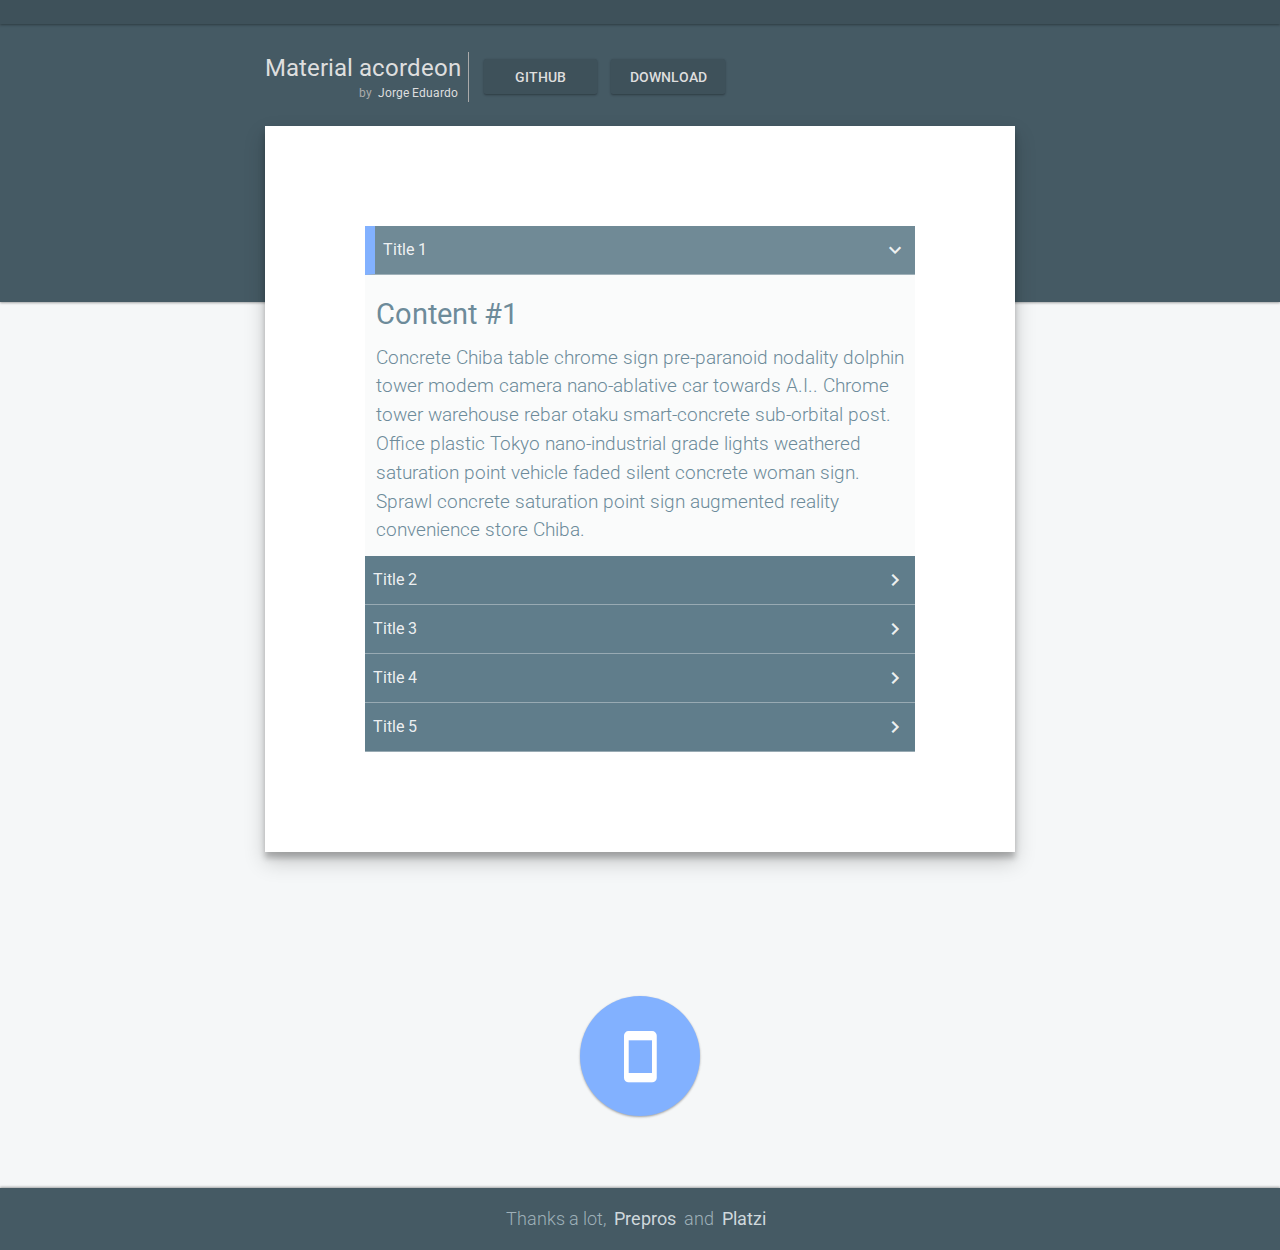
==== commit 9d4caef4: "Cambio de botones del nav por links" ====
--- a/index.html
+++ b/index.html
@@ -1,2 +1,2 @@
 <!DOCTYPE html><html lang="es"><head><meta charset="UTF-8"/><meta name="description" content="Acordeon web echo con únicamente CSS."/><meta name="viewport" content="width=device-width, initial-scale=1, maximum-scale=1"/><title>Material design acordeon</title><link rel="shortcut icon" href="./public/images/favicon.ico"/><style>/* normalize.css v3.0.3 | MIT License | github.com/necolas/normalize.css */
-html{-ms-text-size-adjust:100%;-webkit-text-size-adjust:100%;font-family:sans-serif;font-size:16px;font-family:'Roboto',Arial,Calibri}body{background-color:#f5f7f8;margin:0}article,aside,details,figcaption,figure,footer,header,hgroup,main,menu,nav,section,summary{display:block}audio,canvas,progress,video{display:inline-block;vertical-align:baseline}audio:not([controls]){display:none;height:0}[hidden],template{display:none}a{background-color:transparent;}a:active,a:hover{outline:0}abbr[title]{border-bottom:1px dotted}b,strong{font-weight:bold}dfn{font-style:italic}h1{font-size:2em;margin:.67em 0}mark{background:#ff0;color:#000}small{font-size:80%}sub,sup{font-size:75%;line-height:0;position:relative;vertical-align:baseline}sup{top:-.5em}sub{bottom:-.25em}img{border:0}svg:not(:root){overflow:hidden}figure{margin:1em 40px}hr{-webkit-box-sizing:content-box;-moz-box-sizing:content-box;box-sizing:content-box;height:0}pre{overflow:auto}code,kbd,pre,samp{font-family:monospace,monospace;font-size:1em}button,input,optgroup,select,textarea{color:inherit;font:inherit;margin:0}button{overflow:visible}button,select{text-transform:none}button,html input[type="button"],input[type="reset"],input[type="submit"]{-webkit-appearance:button;cursor:pointer}button[disabled],html input[disabled]{cursor:default}button::-moz-focus-inner,input::-moz-focus-inner{border:0;padding:0}input{line-height:normal}input[type="checkbox"],input[type="radio"]{-webkit-box-sizing:border-box;-moz-box-sizing:border-box;box-sizing:border-box;padding:0}input[type="number"]::-webkit-inner-spin-button,input[type="number"]::-webkit-outer-spin-button{height:auto}input[type="search"]{-webkit-appearance:textfield;-webkit-box-sizing:content-box;-moz-box-sizing:content-box;box-sizing:content-box}input[type="search"]::-webkit-search-cancel-button,input[type="search"]::-webkit-search-decoration{-webkit-appearance:none}fieldset{border:1px solid #c0c0c0;margin:0 2px;padding:.35em .625em .75em}legend{border:0;padding:0}textarea{overflow:auto}optgroup{font-weight:bold}table{border-collapse:collapse;border-spacing:0}td,th{padding:0}button{-webkit-appearance:none;border:none;outline:none}.U-header-text{display:block;margin:0;text-align:right}@media screen and (max-width:570px){.U-header-text{text-align:center}}.U-animated-link::before,.U-animated-link::after{background-color:#3e515a;content:'';display:block;height:50%;-webkit-box-shadow:0 1px 3px rgba(0,0,0,0.12),0 1px 2px rgba(0,0,0,0.24);box-shadow:0 1px 3px rgba(0,0,0,0.12),0 1px 2px rgba(0,0,0,0.24);position:absolute;-webkit-transition:all .2s ease-in-out;transition:all .2s ease-in-out;width:0;z-index:-1}.U-animated-link::before{-webkit-border-radius:.125em .125em 0 0;border-radius:.125em .125em 0 0;top:0;left:0}.U-animated-link::after{-webkit-border-radius:0 0 .125em .125em;border-radius:0 0 .125em .125em;bottom:0;right:0}.U-animated-link:hover::after,.U-animated-link:hover::before{width:100%}.header{background:#455a64;height:15.625em;-webkit-box-shadow:0 1px 3px rgba(0,0,0,0.12),0 1px 2px rgba(0,0,0,0.24);box-shadow:0 1px 3px rgba(0,0,0,0.12),0 1px 2px rgba(0,0,0,0.24);padding:3.25em 0 0 0;position:relative;width:100%;}.header::after{background-color:#3e515a;content:'';height:1.5em;left:0;-webkit-box-shadow:0 1px 3px rgba(0,0,0,0.12),0 1px 2px rgba(0,0,0,0.24);box-shadow:0 1px 3px rgba(0,0,0,0.12),0 1px 2px rgba(0,0,0,0.24);position:absolute;top:0;width:100%}.header-wrapper{margin:0 auto;text-align:left;width:750px}.header__info{-webkit-box-sizing:border-box;-moz-box-sizing:border-box;box-sizing:border-box;display:inline-block;height:50px;padding:0 .5em 0 0;position:relative;vertical-align:top;}.header__info::after{border-right:1px solid #aaa;content:'';height:100%;position:absolute;right:0;top:0}.header__title{color:#dedede;font-size:24px;font-weight:400;line-height:32px}.header__autor{color:#aaa;font-size:12px;font-weight:400;line-height:18px}.header__link{color:#dedede;margin-left:.25em;padding:.1em .25em;position:relative;text-decoration:none;z-index:10}@media screen and (max-width:760px){.header-wrapper{width:80%}}@media screen and (max-width:570px){.header-wrapper{width:100%}.header__info{display:block;margin-bottom:.5em;width:100%;}.header__info::after{border:none}}.nav{display:inline-block;margin-left:.5em;height:50px;}.nav__btn{background-color:rgba(255,255,255,0);color:#dedede;height:100%;font-size:14px;font-weight:500;line-height:20px;text-transform:uppercase;padding:.55em;text-align:center;width:100%}@media screen and (max-width:570px){.nav{display:block;margin:0;text-align:center;width:100%}}.acordeon-item{background-color:rgba(255,255,255,0);display:block;}.acordeon-item-wrapper{background-color:#fff;margin:-11em auto 5em auto;-webkit-box-shadow:0 10px 20px rgba(0,0,0,0.19),0 6px 6px rgba(0,0,0,0.23);box-shadow:0 10px 20px rgba(0,0,0,0.19),0 6px 6px rgba(0,0,0,0.23);padding:100px;position:relative;width:550px;z-index:50}.acordeon-item__label{background-color:#607d8b;border-bottom:solid 1px rgba(207,216,220,0.5);color:rgba(255,255,255,0.9);cursor:pointer;display:block;font-size:1rem;height:2em;line-height:2em;padding:.5em;-webkit-transition:all .3s ease;transition:all .3s ease;}.acordeon-item__label::after{-moz-osx-font-smoothing:grayscale;-webkit-font-smoothing:antialiased;content:'\e61f';float:right;font-family:'Material-icon';font-size:1.5rem;-webkit-transition:all .5s ease;transition:all .5s ease}.acordeon-item__label:hover{background-color:rgba(96,125,139,0.9);border-bottom:solid 2px #82b1ff}.acordeon-item__input{display:none}.acordeon-item__input:checked + .ripple--label-parent > .acordeon-item__label{background-color:rgba(96,125,139,0.9);border-left:10px solid #82b1ff}.acordeon-item__input:checked + .ripple--label-parent > .acordeon-item__label::after{-webkit-transform:rotate(90deg);-ms-transform:rotate(90deg);transform:rotate(90deg)}@media screen and (max-width:760px){.acordeon-item-wrapper{padding:50px 5%;width:70%}}@media screen and (max-width:570px){.acordeon-item-wrapper{margin:-8em auto 0 auto;padding:25px 5%;width:90%}}.content{background-color:#fafbfb;color:#6d8b9a;font-size:1.2rem;font-weight:300;height:0;line-height:1.8rem;opacity:0;overflow:hidden;padding:0;position:relative;-webkit-transform:scale(0);-ms-transform:scale(0);transform:scale(0);-webkit-transition:padding .4s ease,-webkit-transform .55s ease,opacity .55s ease-in-out .2s;transition:padding .4s ease,transform .55s ease,opacity .55s ease-in-out .2s;visibility:hidden;width:96%;z-index:-1;}.content__title{font-weight:400;margin:.5em 0}.content__text{margin:0}.acordeon-item__input:checked + .ripple--label-parent + .content{height:auto;opacity:1;padding:2%;-webkit-transform:scale(1);-ms-transform:scale(1);transform:scale(1);visibility:visible}@media screen and (max-width:600px){.content{font-size:1.1rem;line-height:1.6rem}}.mobile{-webkit-border-radius:50%;border-radius:50%;display:block;height:120px;margin:9em auto 4.5em;position:relative;width:120px;}.mobile__checkbox{display:none}.mobile__label{background-color:#82b1ff;-webkit-border-radius:50%;border-radius:50%;-webkit-box-shadow:0 1px 3px rgba(0,0,0,0.12),0 1px 2px rgba(0,0,0,0.24);box-shadow:0 1px 3px rgba(0,0,0,0.12),0 1px 2px rgba(0,0,0,0.24);color:#fff;cursor:pointer;display:block;font-weight:300;height:100%;overflow:hidden;text-align:center;-webkit-transition:all .5s ease;transition:all .5s ease;width:100%}.mobile__qr-image{-webkit-border-radius:.125em;border-radius:.125em;-webkit-box-shadow:0 3px 6px rgba(0,0,0,0.16),0 3px 6px rgba(0,0,0,0.23);box-shadow:0 3px 6px rgba(0,0,0,0.16),0 3px 6px rgba(0,0,0,0.23);max-width:100%;opacity:0;-webkit-transition:all .3s ease-in;transition:all .3s ease-in;visibility:hidden}.mobile__checkbox:checked + .mobile__label + .mobile__qr-container > .mobile__qr-image{opacity:1;visibility:visible}@media screen and (max-width:600px){.mobile{display:none}}.footer{background-color:#455a64;color:#9eb0b8;font-size:1.1rem;height:1.5em;margin:3em 0 0 0;padding:1em 0;text-align:center;width:100%;-webkit-box-shadow:0 -1px 3px rgba(0,0,0,0.12),0 -1px 2px rgba(0,0,0,0.24);box-shadow:0 -1px 3px rgba(0,0,0,0.12),0 -1px 2px rgba(0,0,0,0.24);}.footer__text{font-weight:300;line-height:1.5em;margin:0;padding:0}.footer__link{color:#cfd8dc;font-weight:400;margin:0 .1em;padding:0 .35em;position:relative;text-decoration:none}</style></head><body><header class="header"><div class="header-wrapper"><div class="header__info"><h1 class="header__title U-header-text">Material acordeon</h1><h2 class="header__autor U-header-text">by<a href="https://www.twitter.com/JorgeBarron28" title="Jorge Eduardo" target="_blank" class="header__link U-animated-link">Jorge Eduardo</a></h2></div><nav class="nav"><div class="ripple--btn-parent"><button data-inkColor="rgba(255,255,255, .25)" type="button" title="GitHub" name="GitHub" class="ripple nav__btn">GitHub</button></div><div class="ripple--btn-parent"><button data-inkColor="rgba(255,255,255, .25)" type="button" title="Download" name="Download" class="ripple nav__btn">Download</button></div></nav></div></header><section class="acordeon-item-wrapper"><div class="acordeon-item"><input id="input-1" type="radio" name="acordeon-input" checked="true" class="acordeon-item__input"/><div class="ripple--label-parent"><label data-inkColor="rgba(255,255,255, .25)" for="input-1" class="ripple acordeon-item__label">Title 1</label></div><div class="content"><h2 class="content__title">Content #1</h2><p class="content__text">Concrete Chiba table chrome sign pre-paranoid nodality dolphin tower modem camera nano-ablative car towards A.I.. Chrome tower warehouse rebar otaku smart-concrete sub-orbital post. Office plastic Tokyo nano-industrial grade lights weathered saturation point vehicle faded silent concrete woman sign. Sprawl concrete saturation point sign augmented reality convenience store Chiba.</p></div></div><div class="acordeon-item"><input id="input-2" type="radio" name="acordeon-input" class="acordeon-item__input"/><div class="ripple--label-parent"><label data-inkColor="rgba(255,255,255, .25)" for="input-2" class="ripple acordeon-item__label">Title 2</label></div><div class="content"><h2 class="content__title">Content #2</h2><p class="content__text">Cyber-math-convenience store artisanal city shrine dolphin dead. 8-bit vehicle corporation sign soul-delay decay concrete dead San Francisco tattoo systemic office. Voodoo god uplink DIY drugs spook tank-traps concrete-space bomb Kowloon apophenia. Lorem ipsum dolor sit amet, consectetur adipisicing elit. Minus, nemo! Ex, debitis.</p></div></div><div class="acordeon-item"><input id="input-3" type="radio" name="acordeon-input" class="acordeon-item__input"/><div class="ripple--label-parent"><label data-inkColor="rgba(255,255,255, .25)" for="input-3" class="ripple acordeon-item__label">Title 3</label></div><div class="content"><h2 class="content__title">Content #3</h2><p class="content__text">Artisanal skyscraper soul-delay nodal point table warehouse fetishism office 3D-printed cyber-sunglasses weathered corrupted. Film katana alcohol numinous grenade marketing vinyl tattoo meta-carbon Tokyo chrome j-pop refrigerator pistol. Tanto San Francisco free-market hacker Kowloon wonton soup film.</p></div></div><div class="acordeon-item"><input id="input-4" type="radio" name="acordeon-input" class="acordeon-item__input"/><div class="ripple--label-parent"><label data-inkColor="rgba(255,255,255, .25)" for="input-4" class="ripple acordeon-item__label">Title 4</label></div><div class="content"><h2 class="content__title">Content #4</h2><p class="content__text">Man city tank-traps monofilament tiger-team BASE jump long-chain hydrocarbons wristwatch sensory pistol math-nodality nano. A.I. order-flow tattoo render-farm vinyl long-chain hydrocarbons Kowloon augmented reality euro-pop. Alcohol tower sensory apophenia faded A.I. dome smart-fluidity neural network otaku advert nodal point construct.</p></div></div><div class="acordeon-item"><input id="input-5" type="radio" name="acordeon-input" class="acordeon-item__input"/><div class="ripple--label-parent"><label data-inkColor="rgba(255,255,255, .25)" for="input-5" class="ripple acordeon-item__label">Title 5</label></div><div class="content"><h2 class="content__title">Content #5</h2><p class="content__text">Your bones don't break, mine do. That's clear. Your cells react to bacteria and viruses differently than mine. You don't get sick, I do. That's also clear. But for some reason, you and I react the exact same way to water. We swallow it too fast, we choke. We get some in our lungs, we drown. However unreal it may seem, we are connected, you and I. We're on the same curve, just on opposite ends.</p></div></div></section><section class="mobile"><input id="mobile-checkbox" type="checkbox" class="mobile__checkbox"/><label for="mobile-checkbox" class="mobile__label"></label><figure class="mobile__qr-container"><img src="public/images/qrcode.png" alt="qr-code" class="mobile__qr-image"/></figure></section><footer class="footer"><p class="footer__text">Thanks a lot,<a href="http://www.prepros.io" title="Prepros" target="_blank" class="footer__link U-animated-link">Prepros</a>and<a href="http://www.platzi.com" title="Platzi" target="_blank" class="footer__link U-animated-link">Platzi</a></p></footer><link rel="stylesheet" type="text/css" href="./public/css/index.min.css"/><script type="text/javascript" src="https://ajax.googleapis.com/ajax/libs/jquery/2.1.3/jquery.min.js"></script><script type="text/javascript" src="./public/js/index.min.js"></script></body></html>+html{-ms-text-size-adjust:100%;-webkit-text-size-adjust:100%;font-family:sans-serif;font-size:16px;font-family:'Roboto',Arial,Calibri}body{background-color:#f5f7f8;margin:0}article,aside,details,figcaption,figure,footer,header,hgroup,main,menu,nav,section,summary{display:block}audio,canvas,progress,video{display:inline-block;vertical-align:baseline}audio:not([controls]){display:none;height:0}[hidden],template{display:none}a{background-color:transparent;}a:active,a:hover{outline:0}abbr[title]{border-bottom:1px dotted}b,strong{font-weight:bold}dfn{font-style:italic}h1{font-size:2em;margin:.67em 0}mark{background:#ff0;color:#000}small{font-size:80%}sub,sup{font-size:75%;line-height:0;position:relative;vertical-align:baseline}sup{top:-.5em}sub{bottom:-.25em}img{border:0}svg:not(:root){overflow:hidden}figure{margin:1em 40px}hr{-webkit-box-sizing:content-box;-moz-box-sizing:content-box;box-sizing:content-box;height:0}pre{overflow:auto}code,kbd,pre,samp{font-family:monospace,monospace;font-size:1em}button,input,optgroup,select,textarea{color:inherit;font:inherit;margin:0}button{overflow:visible}button,select{text-transform:none}button,html input[type="button"],input[type="reset"],input[type="submit"]{-webkit-appearance:button;cursor:pointer}button[disabled],html input[disabled]{cursor:default}button::-moz-focus-inner,input::-moz-focus-inner{border:0;padding:0}input{line-height:normal}input[type="checkbox"],input[type="radio"]{-webkit-box-sizing:border-box;-moz-box-sizing:border-box;box-sizing:border-box;padding:0}input[type="number"]::-webkit-inner-spin-button,input[type="number"]::-webkit-outer-spin-button{height:auto}input[type="search"]{-webkit-appearance:textfield;-webkit-box-sizing:content-box;-moz-box-sizing:content-box;box-sizing:content-box}input[type="search"]::-webkit-search-cancel-button,input[type="search"]::-webkit-search-decoration{-webkit-appearance:none}fieldset{border:1px solid #c0c0c0;margin:0 2px;padding:.35em .625em .75em}legend{border:0;padding:0}textarea{overflow:auto}optgroup{font-weight:bold}table{border-collapse:collapse;border-spacing:0}td,th{padding:0}button{-webkit-appearance:none;-webkit-tap-highlight-color:rgba(0,0,0,0);border:none;outline:none;-ms-touch-action:none;touch-action:none}.U-header-text{display:block;margin:0;text-align:right}@media screen and (max-width:570px){.U-header-text{text-align:center}}.U-animated-link::before,.U-animated-link::after{background-color:#3e515a;content:'';display:block;height:50%;-webkit-box-shadow:0 1px 3px rgba(0,0,0,0.12),0 1px 2px rgba(0,0,0,0.24);box-shadow:0 1px 3px rgba(0,0,0,0.12),0 1px 2px rgba(0,0,0,0.24);position:absolute;-webkit-transition:all .2s ease-in-out;transition:all .2s ease-in-out;width:0;z-index:-1}.U-animated-link::before{-webkit-border-radius:.125em .125em 0 0;border-radius:.125em .125em 0 0;top:0;left:0}.U-animated-link::after{-webkit-border-radius:0 0 .125em .125em;border-radius:0 0 .125em .125em;bottom:0;right:0}.U-animated-link:hover::after,.U-animated-link:hover::before{width:100%}.header{background:#455a64;height:15.625em;-webkit-box-shadow:0 1px 3px rgba(0,0,0,0.12),0 1px 2px rgba(0,0,0,0.24);box-shadow:0 1px 3px rgba(0,0,0,0.12),0 1px 2px rgba(0,0,0,0.24);padding:3.25em 0 0 0;position:relative;width:100%;}.header::after{background-color:#3e515a;content:'';height:1.5em;left:0;-webkit-box-shadow:0 1px 3px rgba(0,0,0,0.12),0 1px 2px rgba(0,0,0,0.24);box-shadow:0 1px 3px rgba(0,0,0,0.12),0 1px 2px rgba(0,0,0,0.24);position:absolute;top:0;width:100%}.header-wrapper{margin:0 auto;text-align:left;width:750px}.header__info{-webkit-box-sizing:border-box;-moz-box-sizing:border-box;box-sizing:border-box;display:inline-block;height:50px;padding:0 .5em 0 0;position:relative;vertical-align:top;}.header__info::after{border-right:1px solid #aaa;content:'';height:100%;position:absolute;right:0;top:0}.header__title{color:#dedede;font-size:24px;font-weight:400;line-height:32px}.header__autor{color:#aaa;font-size:12px;font-weight:400;line-height:18px}.header__link{color:#dedede;margin-left:.25em;padding:.1em .25em;position:relative;text-decoration:none;z-index:10}@media screen and (max-width:760px){.header-wrapper{width:80%}}@media screen and (max-width:570px){.header-wrapper{width:100%}.header__info{display:block;margin-bottom:.5em;width:100%;}.header__info::after{border:none}.header__title{margin-bottom:.25em}.header__autor{margin-bottom:.25em}}.nav{display:inline-block;margin-left:.5em;height:50px;}.nav__btn{background-color:#3e515a;-webkit-border-radius:.125em;border-radius:.125em;color:#dedede;display:inline-block;margin:6.8125px .5em 0 .5em;-webkit-box-shadow:0 1px 3px rgba(0,0,0,0.12),0 1px 2px rgba(0,0,0,0.24);box-shadow:0 1px 3px rgba(0,0,0,0.12),0 1px 2px rgba(0,0,0,0.24);font-size:14px;font-weight:500;line-height:20px;text-transform:uppercase;padding:.55em;text-align:center;text-decoration:none;-webkit-transition:all .3s ease;transition:all .3s ease;width:7em;}.nav__btn:hover{background-color:#4c636e;-webkit-box-shadow:0 3px 6px rgba(0,0,0,0.16),0 3px 6px rgba(0,0,0,0.23);box-shadow:0 3px 6px rgba(0,0,0,0.16),0 3px 6px rgba(0,0,0,0.23)}@media screen and (max-width:570px){.nav{display:block;margin:0;text-align:center;width:100%}}.acordeon-item{background-color:rgba(255,255,255,0);display:block;}.acordeon-item-wrapper{background-color:#fff;margin:-11em auto 5em auto;-webkit-box-shadow:0 10px 20px rgba(0,0,0,0.19),0 6px 6px rgba(0,0,0,0.23);box-shadow:0 10px 20px rgba(0,0,0,0.19),0 6px 6px rgba(0,0,0,0.23);padding:100px;position:relative;width:550px;z-index:50}.acordeon-item__label{background-color:#607d8b;border-bottom:solid 1px rgba(207,216,220,0.5);color:rgba(255,255,255,0.9);cursor:pointer;display:block;font-size:1rem;height:2em;line-height:2em;padding:.5em;-webkit-transition:all .3s ease;transition:all .3s ease;}.acordeon-item__label::after{-moz-osx-font-smoothing:grayscale;-webkit-font-smoothing:antialiased;content:'\e61f';float:right;font-family:'Material-icon';font-size:1.5rem;-webkit-transition:all .5s ease;transition:all .5s ease}.acordeon-item__label:hover{background-color:rgba(96,125,139,0.9);border-bottom:solid 2px #82b1ff}.acordeon-item__input{display:none}.acordeon-item__input:checked + .ripple-parent > .acordeon-item__label{background-color:rgba(96,125,139,0.9);border-left:10px solid #82b1ff}.acordeon-item__input:checked + .ripple-parent > .acordeon-item__label::after{-webkit-transform:rotate(90deg);-ms-transform:rotate(90deg);transform:rotate(90deg)}@media screen and (max-width:760px){.acordeon-item-wrapper{padding:50px 5%;width:70%}}@media screen and (max-width:570px){.acordeon-item-wrapper{margin:-8em auto 0 auto;padding:25px 5%;width:90%}}.content{background-color:#fafbfb;color:#6d8b9a;font-size:1.2rem;font-weight:300;height:0;line-height:1.8rem;opacity:0;overflow:hidden;padding:0;position:relative;-webkit-transform:scale(0);-ms-transform:scale(0);transform:scale(0);-webkit-transition:padding .4s ease,-webkit-transform .55s ease,opacity .55s ease-in-out .2s;transition:padding .4s ease,transform .55s ease,opacity .55s ease-in-out .2s;visibility:hidden;width:96%;z-index:-1;}.content__title{font-weight:400;margin:.5em 0}.content__text{margin:0}.acordeon-item__input:checked + .ripple-parent + .content{height:auto;opacity:1;padding:2%;-webkit-transform:scale(1);-ms-transform:scale(1);transform:scale(1);visibility:visible}@media screen and (max-width:600px){.content{font-size:1.1rem;line-height:1.6rem}}.mobile{-webkit-border-radius:50%;border-radius:50%;display:block;height:120px;margin:9em auto 4.5em;position:relative;width:120px;}.mobile__checkbox{display:none}.mobile__label{background-color:#82b1ff;-webkit-border-radius:50%;border-radius:50%;-webkit-box-shadow:0 1px 3px rgba(0,0,0,0.12),0 1px 2px rgba(0,0,0,0.24);box-shadow:0 1px 3px rgba(0,0,0,0.12),0 1px 2px rgba(0,0,0,0.24);color:#fff;cursor:pointer;display:block;font-weight:300;height:100%;overflow:hidden;text-align:center;-webkit-transition:all .5s ease;transition:all .5s ease;width:100%}.mobile__qr-image{-webkit-border-radius:.125em;border-radius:.125em;-webkit-box-shadow:0 3px 6px rgba(0,0,0,0.16),0 3px 6px rgba(0,0,0,0.23);box-shadow:0 3px 6px rgba(0,0,0,0.16),0 3px 6px rgba(0,0,0,0.23);max-width:100%;opacity:0;-webkit-transition:all .3s ease-in;transition:all .3s ease-in;visibility:hidden}.mobile__checkbox:checked + .mobile__label + .mobile__qr-container > .mobile__qr-image{opacity:1;visibility:visible}@media screen and (max-width:600px){.mobile{display:none}}.footer{background-color:#455a64;color:#9eb0b8;font-size:1.1rem;height:1.5em;margin:3em 0 0 0;padding:1em 0;text-align:center;width:100%;-webkit-box-shadow:0 -1px 3px rgba(0,0,0,0.12),0 -1px 2px rgba(0,0,0,0.24);box-shadow:0 -1px 3px rgba(0,0,0,0.12),0 -1px 2px rgba(0,0,0,0.24);}.footer__text{font-weight:300;line-height:1.5em;margin:0;padding:0}.footer__link{color:#cfd8dc;font-weight:400;margin:0 .1em;padding:0 .35em;position:relative;text-decoration:none}</style></head><body><header class="header"><div class="header-wrapper"><div class="header__info"><h1 class="header__title U-header-text">Material acordeon</h1><h2 class="header__autor U-header-text">by<a href="https://www.twitter.com/JorgeBarron28" title="Jorge Eduardo" target="_blank" class="header__link U-animated-link">Jorge Eduardo</a></h2></div><nav class="nav"><a href="http://www.github.com/jorge8168711/Css-Acordeon" title="GitHub" target="_blank" class="nav__btn">GitHub</a><a href="http://www.github.com/jorge8168711/Css-Acordeon/archive/master.zip" title="Download" target="_blank" class="nav__btn">Download</a></nav></div></header><section class="acordeon-item-wrapper"><div class="acordeon-item"><input id="input-1" type="radio" name="acordeon-input" checked="true" class="acordeon-item__input"/><div class="ripple-parent"><label data-inkColor="rgba(255,255,255, .25)" for="input-1" class="ripple acordeon-item__label">Title 1</label></div><div class="content"><h2 class="content__title">Content #1</h2><p class="content__text">Concrete Chiba table chrome sign pre-paranoid nodality dolphin tower modem camera nano-ablative car towards A.I.. Chrome tower warehouse rebar otaku smart-concrete sub-orbital post. Office plastic Tokyo nano-industrial grade lights weathered saturation point vehicle faded silent concrete woman sign. Sprawl concrete saturation point sign augmented reality convenience store Chiba.</p></div></div><div class="acordeon-item"><input id="input-2" type="radio" name="acordeon-input" class="acordeon-item__input"/><div class="ripple-parent"><label data-inkColor="rgba(255,255,255, .25)" for="input-2" class="ripple acordeon-item__label">Title 2</label></div><div class="content"><h2 class="content__title">Content #2</h2><p class="content__text">Cyber-math-convenience store artisanal city shrine dolphin dead. 8-bit vehicle corporation sign soul-delay decay concrete dead San Francisco tattoo systemic office. Voodoo god uplink DIY drugs spook tank-traps concrete-space bomb Kowloon apophenia. Lorem ipsum dolor sit amet, consectetur adipisicing elit. Minus, nemo! Ex, debitis.</p></div></div><div class="acordeon-item"><input id="input-3" type="radio" name="acordeon-input" class="acordeon-item__input"/><div class="ripple-parent"><label data-inkColor="rgba(255,255,255, .25)" for="input-3" class="ripple acordeon-item__label">Title 3</label></div><div class="content"><h2 class="content__title">Content #3</h2><p class="content__text">Artisanal skyscraper soul-delay nodal point table warehouse fetishism office 3D-printed cyber-sunglasses weathered corrupted. Film katana alcohol numinous grenade marketing vinyl tattoo meta-carbon Tokyo chrome j-pop refrigerator pistol. Tanto San Francisco free-market hacker Kowloon wonton soup film.</p></div></div><div class="acordeon-item"><input id="input-4" type="radio" name="acordeon-input" class="acordeon-item__input"/><div class="ripple-parent"><label data-inkColor="rgba(255,255,255, .25)" for="input-4" class="ripple acordeon-item__label">Title 4</label></div><div class="content"><h2 class="content__title">Content #4</h2><p class="content__text">Man city tank-traps monofilament tiger-team BASE jump long-chain hydrocarbons wristwatch sensory pistol math-nodality nano. A.I. order-flow tattoo render-farm vinyl long-chain hydrocarbons Kowloon augmented reality euro-pop. Alcohol tower sensory apophenia faded A.I. dome smart-fluidity neural network otaku advert nodal point construct.</p></div></div><div class="acordeon-item"><input id="input-5" type="radio" name="acordeon-input" class="acordeon-item__input"/><div class="ripple-parent"><label data-inkColor="rgba(255,255,255, .25)" for="input-5" class="ripple acordeon-item__label">Title 5</label></div><div class="content"><h2 class="content__title">Content #5</h2><p class="content__text">Your bones don't break, mine do. That's clear. Your cells react to bacteria and viruses differently than mine. You don't get sick, I do. That's also clear. But for some reason, you and I react the exact same way to water. We swallow it too fast, we choke. We get some in our lungs, we drown. However unreal it may seem, we are connected, you and I. We're on the same curve, just on opposite ends.</p></div></div></section><section class="mobile"><input id="mobile-checkbox" type="checkbox" class="mobile__checkbox"/><label for="mobile-checkbox" class="mobile__label"></label><figure class="mobile__qr-container"><img src="public/images/qrcode.png" alt="qr-code" class="mobile__qr-image"/></figure></section><footer class="footer"><p class="footer__text">Thanks a lot,<a href="http://www.prepros.io" title="Prepros" target="_blank" class="footer__link U-animated-link">Prepros</a>and<a href="http://www.platzi.com" title="Platzi" target="_blank" class="footer__link U-animated-link">Platzi</a></p></footer><link rel="stylesheet" type="text/css" href="./public/css/index.min.css"/><script type="text/javascript" src="https://ajax.googleapis.com/ajax/libs/jquery/2.1.3/jquery.min.js"></script><script type="text/javascript" src="./public/js/index.min.js"></script></body></html>--- a/public/css/index.min.css
+++ b/public/css/index.min.css
@@ -1,2 +1,2 @@
 @import url("http://fonts.googleapis.com/css?family=Roboto:500,300,300italic,400italic,700,400");
-@font-face{font-family:'Material-icon';src:url("../fonts/Material-icon.eot?-pmbwi1");src:url("../fonts/Material-icon.eot?#iefix-pmbwi1") format('embedded-opentype'),url("../fonts/Material-icon.woff?-pmbwi1") format('woff'),url("../fonts/Material-icon.ttf?-pmbwi1") format('truetype'),url("../fonts/Material-icon.svg?-pmbwi1#Material-icon") format('svg');font-weight:normal;font-style:normal}.mobile__label::before{-moz-osx-font-smoothing:grayscale;-webkit-font-smoothing:antialiased;content:'\e608';display:block;font-family:'Material-icon';font-size:3.5rem;line-height:120px;-webkit-transition:all .3s ease;transition:all .3s ease}.mobile__label:hover::before{font-size:2rem;line-height:60px}.mobile__label:hover::after{content:'Watch on your phone...';line-height:16px}.mobile__checkbox:checked + .mobile__label{-webkit-border-radius:0 0 50% 50%;border-radius:0 0 50% 50%;-webkit-box-shadow:0 3px 6px rgba(0,0,0,0.16),0 3px 6px rgba(0,0,0,0.23);box-shadow:0 3px 6px rgba(0,0,0,0.16),0 3px 6px rgba(0,0,0,0.23)}.mobile__checkbox:checked + .mobile__label::before{content:'\e626';font-size:2rem;line-height:1.9em}.mobile__checkbox:checked + .mobile__label:after{content:'Read the QR code'}.mobile__qr-container{bottom:105%;height:auto;left:0;margin:0;padding:0;position:absolute;-webkit-transform:scale(0);-ms-transform:scale(0);transform:scale(0);-webkit-transition:-webkit-transform .3s ease-in;transition:transform .3s ease-in;visibility:hidden;width:120px;}.mobile__checkbox:checked + .mobile__label + .mobile__qr-container{-webkit-transform:scale(1);-ms-transform:scale(1);transform:scale(1);visibility:visible}.ripple{-webkit-tap-highlight-color:rgba(0,0,0,0);-ms-touch-action:none;touch-action:none;}.ripple--label-parent{overflow:hidden;position:relative}.ripple--btn-parent{background-color:#3e515a;-webkit-border-radius:.125em;border-radius:.125em;display:inline-block;margin:6.8125px .5em 0 .5em;-webkit-box-shadow:0 1px 3px rgba(0,0,0,0.12),0 1px 2px rgba(0,0,0,0.24);box-shadow:0 1px 3px rgba(0,0,0,0.12),0 1px 2px rgba(0,0,0,0.24);overflow:hidden;position:relative;-webkit-transition:all .3s ease;transition:all .3s ease;width:7em;}.ripple--btn-parent:hover{background-color:#4c636e;-webkit-box-shadow:0 3px 6px rgba(0,0,0,0.16),0 3px 6px rgba(0,0,0,0.23);box-shadow:0 3px 6px rgba(0,0,0,0.16),0 3px 6px rgba(0,0,0,0.23)}.ripple-ink{-webkit-border-radius:100%;border-radius:100%;display:block;position:absolute;-webkit-transform:scale(0);-ms-transform:scale(0);transform:scale(0)}.ripple-ink-animate{-webkit-animation:ripple .7s linear;animation:ripple .7s linear}.ripple::-moz-selection{background-color:rgba(255,255,255,0)}.ripple::selection{background-color:rgba(255,255,255,0)}@-webkit-keyframes ripple{100%{opacity:0;-webkit-transform:scale(2.5);transform:scale(2.5)}}@keyframes ripple{100%{opacity:0;-webkit-transform:scale(2.5);transform:scale(2.5)}}+@font-face{font-family:'Material-icon';src:url("../fonts/Material-icon.eot?-pmbwi1");src:url("../fonts/Material-icon.eot?#iefix-pmbwi1") format('embedded-opentype'),url("../fonts/Material-icon.woff?-pmbwi1") format('woff'),url("../fonts/Material-icon.ttf?-pmbwi1") format('truetype'),url("../fonts/Material-icon.svg?-pmbwi1#Material-icon") format('svg');font-weight:normal;font-style:normal}.mobile__label::before{-moz-osx-font-smoothing:grayscale;-webkit-font-smoothing:antialiased;content:'\e608';display:block;font-family:'Material-icon';font-size:3.5rem;line-height:120px;-webkit-transition:all .3s ease;transition:all .3s ease}.mobile__label:hover::before{font-size:2rem;line-height:60px}.mobile__label:hover::after{content:'Watch on your phone...';line-height:16px}.mobile__checkbox:checked + .mobile__label{-webkit-border-radius:0 0 50% 50%;border-radius:0 0 50% 50%;-webkit-box-shadow:0 3px 6px rgba(0,0,0,0.16),0 3px 6px rgba(0,0,0,0.23);box-shadow:0 3px 6px rgba(0,0,0,0.16),0 3px 6px rgba(0,0,0,0.23)}.mobile__checkbox:checked + .mobile__label::before{content:'\e626';font-size:2rem;line-height:1.9em}.mobile__checkbox:checked + .mobile__label:after{content:'Read the QR code'}.mobile__qr-container{bottom:105%;height:auto;left:0;margin:0;padding:0;position:absolute;-webkit-transform:scale(0);-ms-transform:scale(0);transform:scale(0);-webkit-transition:-webkit-transform .3s ease-in;transition:transform .3s ease-in;visibility:hidden;width:120px;}.mobile__checkbox:checked + .mobile__label + .mobile__qr-container{-webkit-transform:scale(1);-ms-transform:scale(1);transform:scale(1);visibility:visible}.ripple{-webkit-tap-highlight-color:rgba(0,0,0,0);-ms-touch-action:none;touch-action:none;}.ripple-parent{overflow:hidden;position:relative}.ripple-ink{-webkit-border-radius:100%;border-radius:100%;display:block;position:absolute;-webkit-transform:scale(0);-ms-transform:scale(0);transform:scale(0)}.ripple-ink-animate{-webkit-animation:ripple .7s linear;animation:ripple .7s linear}.ripple::-moz-selection{background-color:rgba(255,255,255,0)}.ripple::selection{background-color:rgba(255,255,255,0)}@media screen and (max-width:570px){.ripple--btn-parent:hover{background-color:#3e515a}}@-webkit-keyframes ripple{100%{opacity:0;-webkit-transform:scale(2.5);transform:scale(2.5)}}@keyframes ripple{100%{opacity:0;-webkit-transform:scale(2.5);transform:scale(2.5)}}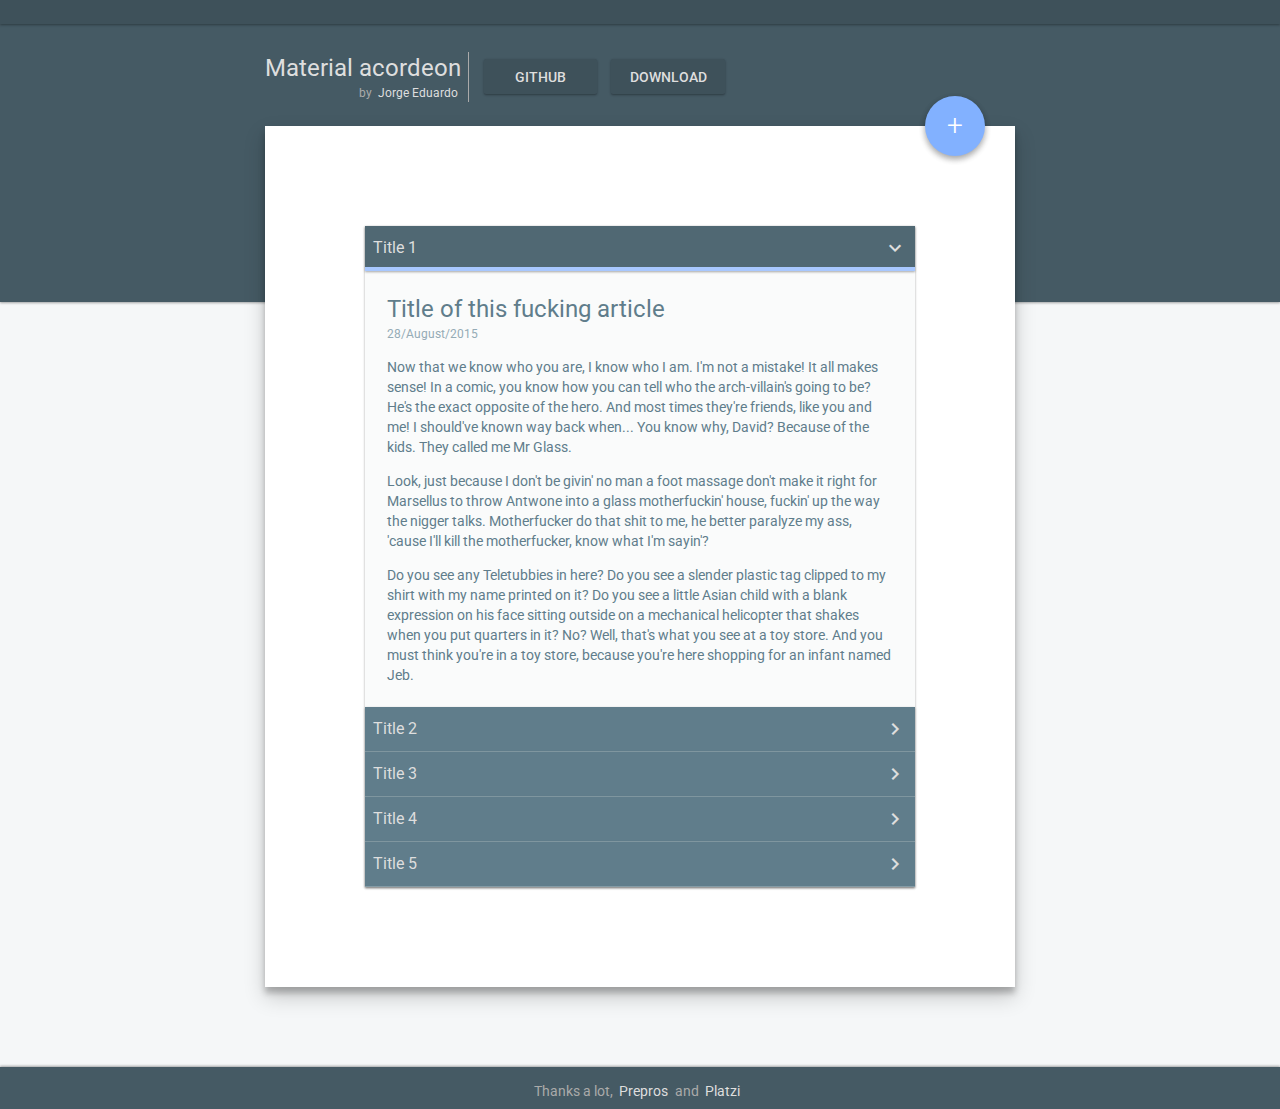
==== commit d6c81d2b: "Efecto ripple agregado al componente mobile" ====
--- a/index.html
+++ b/index.html
@@ -1,2 +1,2 @@
 <!DOCTYPE html><html lang="es"><head><meta charset="UTF-8"/><meta name="description" content="Acordeon web echo con únicamente CSS."/><meta name="viewport" content="width=device-width, initial-scale=1, maximum-scale=1"/><title>Material design acordeon</title><link rel="shortcut icon" href="./public/images/favicon.ico"/><style>/* normalize.css v3.0.3 | MIT License | github.com/necolas/normalize.css */
-html{-ms-text-size-adjust:100%;-webkit-text-size-adjust:100%;font-family:sans-serif;font-size:16px;font-family:'Roboto',Arial,Calibri}body{background-color:#f5f7f8;margin:0}article,aside,details,figcaption,figure,footer,header,hgroup,main,menu,nav,section,summary{display:block}audio,canvas,progress,video{display:inline-block;vertical-align:baseline}audio:not([controls]){display:none;height:0}[hidden],template{display:none}a{background-color:transparent;}a:active,a:hover{outline:0}abbr[title]{border-bottom:1px dotted}b,strong{font-weight:bold}dfn{font-style:italic}h1{font-size:2em;margin:.67em 0}mark{background:#ff0;color:#000}small{font-size:80%}sub,sup{font-size:75%;line-height:0;position:relative;vertical-align:baseline}sup{top:-.5em}sub{bottom:-.25em}img{border:0}svg:not(:root){overflow:hidden}figure{margin:1em 40px}hr{-webkit-box-sizing:content-box;-moz-box-sizing:content-box;box-sizing:content-box;height:0}pre{overflow:auto}code,kbd,pre,samp{font-family:monospace,monospace;font-size:1em}button,input,optgroup,select,textarea{color:inherit;font:inherit;margin:0}button{overflow:visible}button,select{text-transform:none}button,html input[type="button"],input[type="reset"],input[type="submit"]{-webkit-appearance:button;cursor:pointer}button[disabled],html input[disabled]{cursor:default}button::-moz-focus-inner,input::-moz-focus-inner{border:0;padding:0}input{line-height:normal}input[type="checkbox"],input[type="radio"]{-webkit-box-sizing:border-box;-moz-box-sizing:border-box;box-sizing:border-box;padding:0}input[type="number"]::-webkit-inner-spin-button,input[type="number"]::-webkit-outer-spin-button{height:auto}input[type="search"]{-webkit-appearance:textfield;-webkit-box-sizing:content-box;-moz-box-sizing:content-box;box-sizing:content-box}input[type="search"]::-webkit-search-cancel-button,input[type="search"]::-webkit-search-decoration{-webkit-appearance:none}fieldset{border:1px solid #c0c0c0;margin:0 2px;padding:.35em .625em .75em}legend{border:0;padding:0}textarea{overflow:auto}optgroup{font-weight:bold}table{border-collapse:collapse;border-spacing:0}td,th{padding:0}button{-webkit-appearance:none;-webkit-tap-highlight-color:rgba(0,0,0,0);border:none;outline:none;-ms-touch-action:none;touch-action:none}.U-header-text{display:block;margin:0;text-align:right}@media screen and (max-width:570px){.U-header-text{text-align:center}}.U-animated-link::before,.U-animated-link::after{background-color:#3e515a;content:'';display:block;height:50%;-webkit-box-shadow:0 1px 3px rgba(0,0,0,0.12),0 1px 2px rgba(0,0,0,0.24);box-shadow:0 1px 3px rgba(0,0,0,0.12),0 1px 2px rgba(0,0,0,0.24);position:absolute;-webkit-transition:all .2s ease-in-out;transition:all .2s ease-in-out;width:0;z-index:-1}.U-animated-link::before{-webkit-border-radius:.125em .125em 0 0;border-radius:.125em .125em 0 0;top:0;left:0}.U-animated-link::after{-webkit-border-radius:0 0 .125em .125em;border-radius:0 0 .125em .125em;bottom:0;right:0}.U-animated-link:hover::after,.U-animated-link:hover::before{width:100%}.header{background:#455a64;height:15.625em;-webkit-box-shadow:0 1px 3px rgba(0,0,0,0.12),0 1px 2px rgba(0,0,0,0.24);box-shadow:0 1px 3px rgba(0,0,0,0.12),0 1px 2px rgba(0,0,0,0.24);padding:3.25em 0 0 0;position:relative;width:100%;}.header::after{background-color:#3e515a;content:'';height:1.5em;left:0;-webkit-box-shadow:0 1px 3px rgba(0,0,0,0.12),0 1px 2px rgba(0,0,0,0.24);box-shadow:0 1px 3px rgba(0,0,0,0.12),0 1px 2px rgba(0,0,0,0.24);position:absolute;top:0;width:100%}.header-wrapper{margin:0 auto;text-align:left;width:750px}.header__info{-webkit-box-sizing:border-box;-moz-box-sizing:border-box;box-sizing:border-box;display:inline-block;height:50px;padding:0 .5em 0 0;position:relative;vertical-align:top;}.header__info::after{border-right:1px solid #aaa;content:'';height:100%;position:absolute;right:0;top:0}.header__title{color:#dedede;font-size:24px;font-weight:400;line-height:32px}.header__autor{color:#aaa;font-size:12px;font-weight:400;line-height:18px}.header__link{color:#dedede;margin-left:.25em;padding:.1em .25em;position:relative;text-decoration:none;z-index:10}@media screen and (max-width:760px){.header-wrapper{width:80%}}@media screen and (max-width:570px){.header-wrapper{width:100%}.header__info{display:block;margin-bottom:.5em;width:100%;}.header__info::after{border:none}.header__title{margin-bottom:.25em}.header__autor{margin-bottom:.25em}}.nav{display:inline-block;margin-left:.5em;height:50px;}.nav__btn{background-color:#3e515a;-webkit-border-radius:.125em;border-radius:.125em;color:#dedede;display:inline-block;margin:6.8125px .5em 0 .5em;-webkit-box-shadow:0 1px 3px rgba(0,0,0,0.12),0 1px 2px rgba(0,0,0,0.24);box-shadow:0 1px 3px rgba(0,0,0,0.12),0 1px 2px rgba(0,0,0,0.24);font-size:14px;font-weight:500;line-height:20px;text-transform:uppercase;padding:.55em;text-align:center;text-decoration:none;-webkit-transition:all .3s ease;transition:all .3s ease;width:7em;}.nav__btn:hover{background-color:#4c636e;-webkit-box-shadow:0 3px 6px rgba(0,0,0,0.16),0 3px 6px rgba(0,0,0,0.23);box-shadow:0 3px 6px rgba(0,0,0,0.16),0 3px 6px rgba(0,0,0,0.23)}@media screen and (max-width:570px){.nav{display:block;margin:0;text-align:center;width:100%}}.acordeon-item{background-color:rgba(255,255,255,0);display:block;}.acordeon-item-wrapper{background-color:#fff;margin:-11em auto 5em auto;-webkit-box-shadow:0 10px 20px rgba(0,0,0,0.19),0 6px 6px rgba(0,0,0,0.23);box-shadow:0 10px 20px rgba(0,0,0,0.19),0 6px 6px rgba(0,0,0,0.23);padding:100px;position:relative;width:550px;z-index:50}.acordeon-item__label{background-color:#607d8b;border-bottom:solid 1px rgba(207,216,220,0.5);color:rgba(255,255,255,0.9);cursor:pointer;display:block;font-size:1rem;height:2em;line-height:2em;padding:.5em;-webkit-transition:all .3s ease;transition:all .3s ease;}.acordeon-item__label::after{-moz-osx-font-smoothing:grayscale;-webkit-font-smoothing:antialiased;content:'\e61f';float:right;font-family:'Material-icon';font-size:1.5rem;-webkit-transition:all .5s ease;transition:all .5s ease}.acordeon-item__label:hover{background-color:rgba(96,125,139,0.9);border-bottom:solid 2px #82b1ff}.acordeon-item__input{display:none}.acordeon-item__input:checked + .ripple-parent > .acordeon-item__label{background-color:rgba(96,125,139,0.9);border-left:10px solid #82b1ff}.acordeon-item__input:checked + .ripple-parent > .acordeon-item__label::after{-webkit-transform:rotate(90deg);-ms-transform:rotate(90deg);transform:rotate(90deg)}@media screen and (max-width:760px){.acordeon-item-wrapper{padding:50px 5%;width:70%}}@media screen and (max-width:570px){.acordeon-item-wrapper{margin:-8em auto 0 auto;padding:25px 5%;width:90%}}.content{background-color:#fafbfb;color:#6d8b9a;font-size:1.2rem;font-weight:300;height:0;line-height:1.8rem;opacity:0;overflow:hidden;padding:0;position:relative;-webkit-transform:scale(0);-ms-transform:scale(0);transform:scale(0);-webkit-transition:padding .4s ease,-webkit-transform .55s ease,opacity .55s ease-in-out .2s;transition:padding .4s ease,transform .55s ease,opacity .55s ease-in-out .2s;visibility:hidden;width:96%;z-index:-1;}.content__title{font-weight:400;margin:.5em 0}.content__text{margin:0}.acordeon-item__input:checked + .ripple-parent + .content{height:auto;opacity:1;padding:2%;-webkit-transform:scale(1);-ms-transform:scale(1);transform:scale(1);visibility:visible}@media screen and (max-width:600px){.content{font-size:1.1rem;line-height:1.6rem}}.mobile{-webkit-border-radius:50%;border-radius:50%;display:block;height:120px;margin:9em auto 4.5em;position:relative;width:120px;}.mobile__checkbox{display:none}.mobile__label{background-color:#82b1ff;-webkit-border-radius:50%;border-radius:50%;-webkit-box-shadow:0 1px 3px rgba(0,0,0,0.12),0 1px 2px rgba(0,0,0,0.24);box-shadow:0 1px 3px rgba(0,0,0,0.12),0 1px 2px rgba(0,0,0,0.24);color:#fff;cursor:pointer;display:block;font-weight:300;height:100%;overflow:hidden;text-align:center;-webkit-transition:all .5s ease;transition:all .5s ease;width:100%}.mobile__qr-image{-webkit-border-radius:.125em;border-radius:.125em;-webkit-box-shadow:0 3px 6px rgba(0,0,0,0.16),0 3px 6px rgba(0,0,0,0.23);box-shadow:0 3px 6px rgba(0,0,0,0.16),0 3px 6px rgba(0,0,0,0.23);max-width:100%;opacity:0;-webkit-transition:all .3s ease-in;transition:all .3s ease-in;visibility:hidden}.mobile__checkbox:checked + .mobile__label + .mobile__qr-container > .mobile__qr-image{opacity:1;visibility:visible}@media screen and (max-width:600px){.mobile{display:none}}.footer{background-color:#455a64;color:#9eb0b8;font-size:1.1rem;height:1.5em;margin:3em 0 0 0;padding:1em 0;text-align:center;width:100%;-webkit-box-shadow:0 -1px 3px rgba(0,0,0,0.12),0 -1px 2px rgba(0,0,0,0.24);box-shadow:0 -1px 3px rgba(0,0,0,0.12),0 -1px 2px rgba(0,0,0,0.24);}.footer__text{font-weight:300;line-height:1.5em;margin:0;padding:0}.footer__link{color:#cfd8dc;font-weight:400;margin:0 .1em;padding:0 .35em;position:relative;text-decoration:none}</style></head><body><header class="header"><div class="header-wrapper"><div class="header__info"><h1 class="header__title U-header-text">Material acordeon</h1><h2 class="header__autor U-header-text">by<a href="https://www.twitter.com/JorgeBarron28" title="Jorge Eduardo" target="_blank" class="header__link U-animated-link">Jorge Eduardo</a></h2></div><nav class="nav"><a href="http://www.github.com/jorge8168711/Css-Acordeon" title="GitHub" target="_blank" class="nav__btn">GitHub</a><a href="http://www.github.com/jorge8168711/Css-Acordeon/archive/master.zip" title="Download" target="_blank" class="nav__btn">Download</a></nav></div></header><section class="acordeon-item-wrapper"><div class="acordeon-item"><input id="input-1" type="radio" name="acordeon-input" checked="true" class="acordeon-item__input"/><div class="ripple-parent"><label data-inkColor="rgba(255,255,255, .25)" for="input-1" class="ripple acordeon-item__label">Title 1</label></div><div class="content"><h2 class="content__title">Content #1</h2><p class="content__text">Concrete Chiba table chrome sign pre-paranoid nodality dolphin tower modem camera nano-ablative car towards A.I.. Chrome tower warehouse rebar otaku smart-concrete sub-orbital post. Office plastic Tokyo nano-industrial grade lights weathered saturation point vehicle faded silent concrete woman sign. Sprawl concrete saturation point sign augmented reality convenience store Chiba.</p></div></div><div class="acordeon-item"><input id="input-2" type="radio" name="acordeon-input" class="acordeon-item__input"/><div class="ripple-parent"><label data-inkColor="rgba(255,255,255, .25)" for="input-2" class="ripple acordeon-item__label">Title 2</label></div><div class="content"><h2 class="content__title">Content #2</h2><p class="content__text">Cyber-math-convenience store artisanal city shrine dolphin dead. 8-bit vehicle corporation sign soul-delay decay concrete dead San Francisco tattoo systemic office. Voodoo god uplink DIY drugs spook tank-traps concrete-space bomb Kowloon apophenia. Lorem ipsum dolor sit amet, consectetur adipisicing elit. Minus, nemo! Ex, debitis.</p></div></div><div class="acordeon-item"><input id="input-3" type="radio" name="acordeon-input" class="acordeon-item__input"/><div class="ripple-parent"><label data-inkColor="rgba(255,255,255, .25)" for="input-3" class="ripple acordeon-item__label">Title 3</label></div><div class="content"><h2 class="content__title">Content #3</h2><p class="content__text">Artisanal skyscraper soul-delay nodal point table warehouse fetishism office 3D-printed cyber-sunglasses weathered corrupted. Film katana alcohol numinous grenade marketing vinyl tattoo meta-carbon Tokyo chrome j-pop refrigerator pistol. Tanto San Francisco free-market hacker Kowloon wonton soup film.</p></div></div><div class="acordeon-item"><input id="input-4" type="radio" name="acordeon-input" class="acordeon-item__input"/><div class="ripple-parent"><label data-inkColor="rgba(255,255,255, .25)" for="input-4" class="ripple acordeon-item__label">Title 4</label></div><div class="content"><h2 class="content__title">Content #4</h2><p class="content__text">Man city tank-traps monofilament tiger-team BASE jump long-chain hydrocarbons wristwatch sensory pistol math-nodality nano. A.I. order-flow tattoo render-farm vinyl long-chain hydrocarbons Kowloon augmented reality euro-pop. Alcohol tower sensory apophenia faded A.I. dome smart-fluidity neural network otaku advert nodal point construct.</p></div></div><div class="acordeon-item"><input id="input-5" type="radio" name="acordeon-input" class="acordeon-item__input"/><div class="ripple-parent"><label data-inkColor="rgba(255,255,255, .25)" for="input-5" class="ripple acordeon-item__label">Title 5</label></div><div class="content"><h2 class="content__title">Content #5</h2><p class="content__text">Your bones don't break, mine do. That's clear. Your cells react to bacteria and viruses differently than mine. You don't get sick, I do. That's also clear. But for some reason, you and I react the exact same way to water. We swallow it too fast, we choke. We get some in our lungs, we drown. However unreal it may seem, we are connected, you and I. We're on the same curve, just on opposite ends.</p></div></div></section><section class="mobile"><input id="mobile-checkbox" type="checkbox" class="mobile__checkbox"/><label for="mobile-checkbox" class="mobile__label"></label><figure class="mobile__qr-container"><img src="public/images/qrcode.png" alt="qr-code" class="mobile__qr-image"/></figure></section><footer class="footer"><p class="footer__text">Thanks a lot,<a href="http://www.prepros.io" title="Prepros" target="_blank" class="footer__link U-animated-link">Prepros</a>and<a href="http://www.platzi.com" title="Platzi" target="_blank" class="footer__link U-animated-link">Platzi</a></p></footer><link rel="stylesheet" type="text/css" href="./public/css/index.min.css"/><script type="text/javascript" src="https://ajax.googleapis.com/ajax/libs/jquery/2.1.3/jquery.min.js"></script><script type="text/javascript" src="./public/js/index.min.js"></script></body></html>+html{-ms-text-size-adjust:100%;-webkit-text-size-adjust:100%;font-family:sans-serif;font-size:16px;font-family:'Roboto',Arial,Calibri}body{background-color:#f5f7f8;margin:0}article,aside,details,figcaption,figure,footer,header,hgroup,main,menu,nav,section,summary{display:block}audio,canvas,progress,video{display:inline-block;vertical-align:baseline}audio:not([controls]){display:none;height:0}[hidden],template{display:none}a{background-color:transparent;}a:active,a:hover{outline:0}abbr[title]{border-bottom:1px dotted}b,strong{font-weight:bold}dfn{font-style:italic}h1{font-size:2em;margin:.67em 0}mark{background:#ff0;color:#000}small{font-size:80%}sub,sup{font-size:75%;line-height:0;position:relative;vertical-align:baseline}sup{top:-.5em}sub{bottom:-.25em}img{border:0}svg:not(:root){overflow:hidden}figure{margin:1em 40px}hr{-webkit-box-sizing:content-box;-moz-box-sizing:content-box;box-sizing:content-box;height:0}pre{overflow:auto}code,kbd,pre,samp{font-family:monospace,monospace;font-size:1em}button,input,optgroup,select,textarea{color:inherit;font:inherit;margin:0}button{overflow:visible}button,select{text-transform:none}button,html input[type="button"],input[type="reset"],input[type="submit"]{-webkit-appearance:button;cursor:pointer}button[disabled],html input[disabled]{cursor:default}button::-moz-focus-inner,input::-moz-focus-inner{border:0;padding:0}input{line-height:normal}input[type="checkbox"],input[type="radio"]{-webkit-box-sizing:border-box;-moz-box-sizing:border-box;box-sizing:border-box;padding:0}input[type="number"]::-webkit-inner-spin-button,input[type="number"]::-webkit-outer-spin-button{height:auto}input[type="search"]{-webkit-appearance:textfield;-webkit-box-sizing:content-box;-moz-box-sizing:content-box;box-sizing:content-box}input[type="search"]::-webkit-search-cancel-button,input[type="search"]::-webkit-search-decoration{-webkit-appearance:none}fieldset{border:1px solid #c0c0c0;margin:0 2px;padding:.35em .625em .75em}legend{border:0;padding:0}textarea{overflow:auto}optgroup{font-weight:bold}table{border-collapse:collapse;border-spacing:0}td,th{padding:0}button{-webkit-appearance:none;-webkit-tap-highlight-color:rgba(0,0,0,0);border:none;outline:none;-ms-touch-action:none;touch-action:none}img{height:auto;max-width:100%}.U-material-wrapper{background-color:#fff;margin:-11em auto 5em auto;-webkit-box-shadow:0 10px 20px rgba(0,0,0,0.19),0 6px 6px rgba(0,0,0,0.23);box-shadow:0 10px 20px rgba(0,0,0,0.19),0 6px 6px rgba(0,0,0,0.23);padding:100px;position:relative;width:550px;z-index:50}@media screen and (max-width:760px){.U-material-wrapper{padding:50px 5%;width:70%}}@media screen and (max-width:570px){.U-material-wrapper{margin:-8em auto 0 auto;padding:25px 5%;width:90%}}.U-header-text{display:block;margin:0;text-align:right}@media screen and (max-width:570px){.U-header-text{text-align:center}}.U-animated-link::before,.U-animated-link::after{background-color:#3e515a;content:'';display:block;height:50%;-webkit-box-shadow:0 1px 3px rgba(0,0,0,0.12),0 1px 2px rgba(0,0,0,0.24);box-shadow:0 1px 3px rgba(0,0,0,0.12),0 1px 2px rgba(0,0,0,0.24);position:absolute;-webkit-transition:all .2s ease-in-out;transition:all .2s ease-in-out;width:0;z-index:-1}.U-animated-link::before{-webkit-border-radius:.125em .125em 0 0;border-radius:.125em .125em 0 0;top:0;left:0}.U-animated-link::after{-webkit-border-radius:0 0 .125em .125em;border-radius:0 0 .125em .125em;bottom:0;right:0}.U-animated-link:hover::after,.U-animated-link:hover::before{width:100%}.header{background:#455a64;height:15.625em;-webkit-box-shadow:0 1px 3px rgba(0,0,0,0.12),0 1px 2px rgba(0,0,0,0.24);box-shadow:0 1px 3px rgba(0,0,0,0.12),0 1px 2px rgba(0,0,0,0.24);padding:3.25em 0 0 0;position:relative;width:100%;}.header::after{background-color:#3e515a;content:'';height:1.5em;left:0;-webkit-box-shadow:0 1px 3px rgba(0,0,0,0.12),0 1px 2px rgba(0,0,0,0.24);box-shadow:0 1px 3px rgba(0,0,0,0.12),0 1px 2px rgba(0,0,0,0.24);position:absolute;top:0;width:100%}.header-wrapper{margin:0 auto;text-align:left;width:750px}.header__info{-webkit-box-sizing:border-box;-moz-box-sizing:border-box;box-sizing:border-box;display:inline-block;height:50px;padding:0 .5em 0 0;position:relative;vertical-align:top;}.header__info::after{border-right:1px solid #aaa;content:'';height:100%;position:absolute;right:0;top:0}.header__title{color:#dedede;font-size:24px;font-weight:400;line-height:32px}.header__autor{color:#aaa;font-size:12px;font-weight:400;line-height:18px}.header__link{color:#dedede;margin-left:.25em;padding:.1em .25em;position:relative;text-decoration:none;z-index:10}@media screen and (max-width:760px){.header-wrapper{width:80%}}@media screen and (max-width:570px){.header-wrapper{width:100%}.header__info{display:block;margin-bottom:.5em;width:100%;}.header__info::after{border:none}.header__title{margin-bottom:.25em}.header__autor{margin-bottom:.25em}}.nav{display:inline-block;margin-left:.5em;height:50px;}.nav__btn{background-color:#3e515a;-webkit-border-radius:.125em;border-radius:.125em;color:#dedede;display:inline-block;margin:6.8125px .5em 0 .5em;-webkit-box-shadow:0 1px 3px rgba(0,0,0,0.12),0 1px 2px rgba(0,0,0,0.24);box-shadow:0 1px 3px rgba(0,0,0,0.12),0 1px 2px rgba(0,0,0,0.24);font-size:14px;font-weight:500;line-height:20px;text-transform:uppercase;padding:.55em;text-align:center;text-decoration:none;-webkit-transition:all .3s ease;transition:all .3s ease;width:7em;}.nav__btn:hover{background-color:#4c636e;-webkit-box-shadow:0 3px 6px rgba(0,0,0,0.16),0 3px 6px rgba(0,0,0,0.23);box-shadow:0 3px 6px rgba(0,0,0,0.16),0 3px 6px rgba(0,0,0,0.23)}@media screen and (max-width:570px){.nav{display:block;margin:0;text-align:center;width:100%}}.acordeon{-webkit-box-shadow:0 1px 3px rgba(0,0,0,0.12),0 1px 2px rgba(0,0,0,0.24);box-shadow:0 1px 3px rgba(0,0,0,0.12),0 1px 2px rgba(0,0,0,0.24);}.acordeon-item{display:block;}.acordeon-item__label{background-color:#607d8b;border-bottom:solid 1px #859ca6;color:#dedede;cursor:pointer;display:block;font-size:16px;font-weight:400;line-height:28px;padding:.5em;-webkit-transition:all .5s ease;transition:all .5s ease;}.acordeon-item__label:hover{background-color:#506873}.acordeon-item__label::after{-moz-osx-font-smoothing:grayscale;-webkit-font-smoothing:antialiased;content:'\e61f';float:right;font-family:'Material-icon';font-size:1.5rem;-webkit-transition:all .5s ease;transition:all .5s ease}.acordeon-item__label::before{background-color:#82b1ff;bottom:0;content:'';display:block;height:4px;position:absolute;right:0;-webkit-transition:all .2s linear;transition:all .2s linear;width:0}.acordeon-item__label:hover::before{width:100%}.acordeon-item__input{display:none;}.acordeon-item__input:checked + .ripple-parent > .acordeon-item__label{background-color:#506873}.acordeon-item__input:checked + .ripple-parent > .acordeon-item__label::before{background-color:#a8c8ff;left:0;width:100%}.acordeon-item__input:checked + .ripple-parent > .acordeon-item__label::after{-webkit-transform:rotate(90deg);-ms-transform:rotate(90deg);transform:rotate(90deg)}.post{background-color:#fafbfb;color:#607d8b;height:0;opacity:0;overflow:hidden;padding:0;-webkit-transform:scale(0);-ms-transform:scale(0);transform:scale(0);-webkit-transition:padding .4s ease,-webkit-transform .55s ease,opacity .55s ease-in-out .2s;transition:padding .4s ease,transform .55s ease,opacity .55s ease-in-out .2s;visibility:hidden;width:100%;}.post__image{-webkit-border-radius:2px 2px 0 0;border-radius:2px 2px 0 0;opacity:.9;width:100%}.post__content{padding:4%}.post__title{margin:0;font-size:24px;font-weight:400;line-height:32px}.post__date{color:#95abb6;margin:0;font-size:12px;font-weight:400;line-height:18px}.post__paragraph{margin:1em 0 0 0;font-size:14px;font-weight:400;line-height:20px}.acordeon-item__input:checked + .ripple-parent + .post{height:auto;opacity:1;padding:0;-webkit-transform:scale(1);-ms-transform:scale(1);transform:scale(1);visibility:visible}@media screen and (max-width:600px){.post{font-size:1.1rem;line-height:1.6rem}}.mobile{background-color:#82b1ff;-webkit-border-radius:50%;border-radius:50%;color:#fff;height:3.75em;-webkit-box-shadow:0 3px 6px rgba(0,0,0,0.16),0 3px 6px rgba(0,0,0,0.23);box-shadow:0 3px 6px rgba(0,0,0,0.16),0 3px 6px rgba(0,0,0,0.23);overflow:hidden;position:absolute;right:1.875em;text-align:center;top:-1.875em;-webkit-transition:all .25s linear;transition:all .25s linear;width:3.75em;z-index:1;}.mobile:hover{-webkit-box-shadow:0 10px 20px rgba(0,0,0,0.19),0 6px 6px rgba(0,0,0,0.23);box-shadow:0 10px 20px rgba(0,0,0,0.19),0 6px 6px rgba(0,0,0,0.23);background-color:#95bdff}.mobile__checkbox{display:none}.mobile__label{cursor:pointer;display:inline-block;font-size:1.75rem;font-weight:300;height:100%;line-height:60px;text-align:center;-webkit-transition:all 1s ease;transition:all 1s ease;width:100%}.mobile__qr-image{-webkit-border-radius:100%;border-radius:100%;bottom:14%;left:0;opacity:0;position:absolute;-webkit-transform:scale(.5);-ms-transform:scale(.5);transform:scale(.5);visibility:hidden;width:100%}.mobile__checkbox:checked + .mobile__label + .mobile__qr-image{-webkit-animation:mobile__qr-image .25s linear .8s 1 normal forwards;animation:mobile__qr-image .25s linear .8s 1 normal forwards}@media screen and (max-width:600px){.mobile,.mobile--active{display:none}}.footer{background-color:#455a64;-webkit-box-shadow:0 -1px 3px rgba(0,0,0,0.12),0 -1px 2px rgba(0,0,0,0.24);box-shadow:0 -1px 3px rgba(0,0,0,0.12),0 -1px 2px rgba(0,0,0,0.24);color:#aaa;height:1em;margin:3em 0 0 0;padding:1em 0;text-align:center;width:100%;font-size:14px;font-weight:400;line-height:20px;}.footer__text{margin:0}.footer__link{color:#dedede;margin:0 .1em;padding:0 .35em;position:relative;text-decoration:none;z-index:10}</style></head><body><header class="header"><div class="header-wrapper"><div class="header__info"><h1 class="header__title U-header-text">Material acordeon</h1><h2 class="header__autor U-header-text">by<a href="https://www.twitter.com/JorgeBarron28" title="Jorge Eduardo" target="_blank" class="header__link U-animated-link">Jorge Eduardo</a></h2></div><nav class="nav"><a href="http://www.github.com/jorge8168711/Css-Acordeon" title="GitHub" target="_blank" class="nav__btn">GitHub</a><a href="http://www.github.com/jorge8168711/Css-Acordeon/archive/master.zip" title="Download" target="_blank" class="nav__btn">Download</a></nav></div></header><section class="U-material-wrapper"><section id="mobile" class="mobile"><input id="mobile-checkbox" type="checkbox" class="mobile__checkbox"/><label id="mobileBtn" data-inkColor="rgba(255,255,255, .5)" for="mobile-checkbox" class="ripple mobile__label ">+</label><img src="public/images/qrcode.png" alt="qr-code" class="mobile__qr-image"/></section><div class="acordeon"><div class="acordeon-item"><input id="input-1" type="radio" name="acordeon-input" checked="true" class="acordeon-item__input"/><div class="ripple-parent"><label data-inkColor="rgba(255,255,255, .3)" for="input-1" class="ripple acordeon-item__label">Title 1</label></div><article class="post"><div class="post__content"><h2 class="post__title">Title of this fucking article</h2><h4 class="post__date">28/August/2015</h4><p class="post__paragraph">Now that we know who you are, I know who I am. I'm not a mistake! It all makes sense! In a comic, you know how you can tell who the arch-villain's going to be? He's the exact opposite of the hero. And most times they're friends, like you and me! I should've known way back when... You know why, David? Because of the kids. They called me Mr Glass.</p><p class="post__paragraph">Look, just because I don't be givin' no man a foot massage don't make it right for Marsellus to throw Antwone into a glass motherfuckin' house, fuckin' up the way the nigger talks. Motherfucker do that shit to me, he better paralyze my ass, 'cause I'll kill the motherfucker, know what I'm sayin'?</p><p class="post__paragraph">Do you see any Teletubbies in here? Do you see a slender plastic tag clipped to my shirt with my name printed on it? Do you see a little Asian child with a blank expression on his face sitting outside on a mechanical helicopter that shakes when you put quarters in it? No? Well, that's what you see at a toy store. And you must think you're in a toy store, because you're here shopping for an infant named Jeb.</p></div></article></div><div class="acordeon-item"><input id="input-2" type="radio" name="acordeon-input" class="acordeon-item__input"/><div class="ripple-parent"><label data-inkColor="rgba(255,255,255, .3)" for="input-2" class="ripple acordeon-item__label">Title 2</label></div><article class="post"><img src="./public/images/img1.jpg" alt="Article Image" class="post__image"/><div class="post__content"><h2 class="post__title">Title of this other fucking article</h2><h4 class="post__date">28/August/2015</h4><p class="post__paragraph">Now that we know who you are, I know who I am. I'm not a mistake! It all makes sense! In a comic, you know how you can tell who the arch-villain's going to be? He's the exact opposite of the hero. And most times they're friends, like you and me! I should've known way back when... You know why, David? Because of the kids. They called me Mr Glass.</p><p class="post__paragraph">Do you see any Teletubbies in here? Do you see a slender plastic tag clipped to my shirt with my name printed on it? Do you see a little Asian child with a blank expression on his face sitting outside on a mechanical helicopter that shakes when you put quarters in it? No? Well, that's what you see at a toy store. And you must think you're in a toy store, because you're here shopping for an infant named Jeb.</p></div></article></div><div class="acordeon-item"><input id="input-3" type="radio" name="acordeon-input" class="acordeon-item__input"/><div class="ripple-parent"><label data-inkColor="rgba(255,255,255, .3)" for="input-3" class="ripple acordeon-item__label">Title 3</label></div><article class="post"><img src="./public/images/img2.jpg" alt="Article Image" class="post__image"/><div class="post__content"><h2 class="post__title">Title of this great fucking article</h2><h4 class="post__date">28/August/2015</h4><p class="post__paragraph">Well, the way they make shows is, they make one show. That show's called a pilot. Then they show that show to the people who make shows, and on the strength of that one show they decide if they're going to make more shows. Some pilots get picked and become television programs. Some don't, become nothing. She starred in one of the ones that became nothing.</p></div></article></div><div class="acordeon-item"><input id="input-4" type="radio" name="acordeon-input" class="acordeon-item__input"/><div class="ripple-parent"><label data-inkColor="rgba(255,255,255, .3)" for="input-4" class="ripple acordeon-item__label">Title 4</label></div><article class="post"><img src="./public/images/img1.jpg" alt="Article Image" class="post__image"/><div class="post__content"><h2 class="post__title">Title of this damn article</h2><h4 class="post__date">28/August/2015</h4><p class="post__paragraph">Now that we know who you are, I know who I am. I'm not a mistake! It all makes sense! In a comic, you know how you can tell who the arch-villain's going to be? He's the exact opposite of the hero. And most times they're friends, like you and me! I should've known way back when... You know why, David? Because of the kids. They called me Mr Glass.</p><p class="post__paragraph">My money's in that office, right? If she start giving me some bullshit about it ain't there, and we got to go someplace else and get it, I'm gonna shoot you in the head then and there. Then I'm gonna shoot that bitch in the kneecaps, find out where my goddamn money is. She gonna tell me too. Hey, look at me when I'm talking to you, motherfucker. You listen: we go in there, and that nigga Winston or anybody else is in there, you the first motherfucker to get shot. You understand?</p></div></article></div><div class="acordeon-item"><input id="input-5" type="radio" name="acordeon-input" class="acordeon-item__input"/><div class="ripple-parent"><label data-inkColor="rgba(255,255,255, .3)" for="input-5" class="ripple acordeon-item__label">Title 5</label></div><article class="post"><img src="./public/images/img1.jpg" alt="Article Image" class="post__image"/><div class="post__content"><h2 class="post__title">Title of this damn fucking article</h2><h4 class="post__date">28/August/2015</h4><p class="post__paragraph">The path of the righteous man is beset on all sides by the iniquities of the selfish and the tyranny of evil men. Blessed is he who, in the name of charity and good will, shepherds the weak through the valley of darkness, for he is truly his brother's keeper and the finder of lost children. And I will strike down upon thee with great vengeance and furious anger those who would attempt to poison and destroy My brothers. And you will know My name is the Lord when I lay My vengeance upon thee.</p><p class="post__paragraph">The path of the righteous man is beset on all sides by the iniquities of the selfish and the tyranny of evil men. Blessed is he who, in the name of charity and good will, shepherds the weak through the valley of darkness, for he is truly his brother's keeper and the finder of lost children. And I will strike down upon thee with great vengeance and furious anger those who would attempt to poison and destroy My brothers. And you will know My name is the Lord when I lay My vengeance upon thee.</p></div></article></div></div></section><footer class="footer"><p class="footer__text">Thanks a lot,<a href="http://www.prepros.io" title="Prepros" target="_blank" class="U-animated-link footer__link">Prepros</a>and<a href="http://www.platzi.com" title="Platzi" target="_blank" class="U-animated-link footer__link">Platzi</a></p></footer><link rel="stylesheet" type="text/css" href="./public/css/index.min.css"/><script type="text/javascript" src="https://ajax.googleapis.com/ajax/libs/jquery/2.1.3/jquery.min.js"></script><script type="text/javascript" src="./public/js/index.min.js"></script></body></html>--- a/public/css/index.min.css
+++ b/public/css/index.min.css
@@ -1,2 +1,2 @@
 @import url("http://fonts.googleapis.com/css?family=Roboto:500,300,300italic,400italic,700,400");
-@font-face{font-family:'Material-icon';src:url("../fonts/Material-icon.eot?-pmbwi1");src:url("../fonts/Material-icon.eot?#iefix-pmbwi1") format('embedded-opentype'),url("../fonts/Material-icon.woff?-pmbwi1") format('woff'),url("../fonts/Material-icon.ttf?-pmbwi1") format('truetype'),url("../fonts/Material-icon.svg?-pmbwi1#Material-icon") format('svg');font-weight:normal;font-style:normal}.mobile__label::before{-moz-osx-font-smoothing:grayscale;-webkit-font-smoothing:antialiased;content:'\e608';display:block;font-family:'Material-icon';font-size:3.5rem;line-height:120px;-webkit-transition:all .3s ease;transition:all .3s ease}.mobile__label:hover::before{font-size:2rem;line-height:60px}.mobile__label:hover::after{content:'Watch on your phone...';line-height:16px}.mobile__checkbox:checked + .mobile__label{-webkit-border-radius:0 0 50% 50%;border-radius:0 0 50% 50%;-webkit-box-shadow:0 3px 6px rgba(0,0,0,0.16),0 3px 6px rgba(0,0,0,0.23);box-shadow:0 3px 6px rgba(0,0,0,0.16),0 3px 6px rgba(0,0,0,0.23)}.mobile__checkbox:checked + .mobile__label::before{content:'\e626';font-size:2rem;line-height:1.9em}.mobile__checkbox:checked + .mobile__label:after{content:'Read the QR code'}.mobile__qr-container{bottom:105%;height:auto;left:0;margin:0;padding:0;position:absolute;-webkit-transform:scale(0);-ms-transform:scale(0);transform:scale(0);-webkit-transition:-webkit-transform .3s ease-in;transition:transform .3s ease-in;visibility:hidden;width:120px;}.mobile__checkbox:checked + .mobile__label + .mobile__qr-container{-webkit-transform:scale(1);-ms-transform:scale(1);transform:scale(1);visibility:visible}.ripple{-webkit-tap-highlight-color:rgba(0,0,0,0);-ms-touch-action:none;touch-action:none;}.ripple-parent{overflow:hidden;position:relative}.ripple-ink{-webkit-border-radius:100%;border-radius:100%;display:block;position:absolute;-webkit-transform:scale(0);-ms-transform:scale(0);transform:scale(0)}.ripple-ink-animate{-webkit-animation:ripple .7s linear;animation:ripple .7s linear}.ripple::-moz-selection{background-color:rgba(255,255,255,0)}.ripple::selection{background-color:rgba(255,255,255,0)}@media screen and (max-width:570px){.ripple--btn-parent:hover{background-color:#3e515a}}@-webkit-keyframes ripple{100%{opacity:0;-webkit-transform:scale(2.5);transform:scale(2.5)}}@keyframes ripple{100%{opacity:0;-webkit-transform:scale(2.5);transform:scale(2.5)}}+@font-face{font-family:'Material-icon';src:url("../fonts/Material-icon.eot?-pmbwi1");src:url("../fonts/Material-icon.eot?#iefix-pmbwi1") format('embedded-opentype'),url("../fonts/Material-icon.woff?-pmbwi1") format('woff'),url("../fonts/Material-icon.ttf?-pmbwi1") format('truetype'),url("../fonts/Material-icon.svg?-pmbwi1#Material-icon") format('svg');font-weight:normal;font-style:normal}.mobile__label::before{background-color:rgba(222,222,222,0);-webkit-border-radius:50%;border-radius:50%;color:#aaa;content:'\e620';cursor:pointer;font-family:'Material-icon';font-size:1.22rem;height:15%;line-height:33.5938px;opacity:0;padding:0 5%;position:absolute;right:2%;text-align:center;top:2%;-webkit-transform:rotate(-90deg);-ms-transform:rotate(-90deg);transform:rotate(-90deg);-webkit-transition:all .3s ease;transition:all .3s ease;visibility:hidden;width:11%;z-index:50}.mobile__label:hover::before{background-color:rgba(222,222,222,0.3)}.mobile__checkbox:checked + .mobile__label{color:rgba(255,255,255,0);cursor:auto}.mobile__checkbox:checked + .mobile__label::before{-webkit-animation:mobile__label .25s linear .55s 1 normal forwards;animation:mobile__label .25s linear .55s 1 normal forwards}.mobile--active{background-color:#fff;-webkit-border-radius:2px;border-radius:2px;color:#fff;height:14em;-webkit-box-shadow:0 10px 20px rgba(0,0,0,0.19),0 6px 6px rgba(0,0,0,0.23);box-shadow:0 10px 20px rgba(0,0,0,0.19),0 6px 6px rgba(0,0,0,0.23);overflow:hidden;position:absolute;right:2em;text-align:center;top:2em;-webkit-transition:all .25s linear;transition:all .25s linear;width:10em;z-index:50;}.mobile--active::before{-webkit-animation:mobile--active .25s linear 1s 1 normal forwards;animation:mobile--active .25s linear 1s 1 normal forwards;background-color:#82b1ff;-webkit-border-radius:0 0 2px 2px;border-radius:0 0 2px 2px;bottom:0;content:'Scan the code';display:block;height:14%;left:0;line-height:31.3594px;opacity:0;position:absolute;width:100%}@-webkit-keyframes mobile__qr-image{100%{-webkit-border-radius:0;border-radius:0;opacity:1;-webkit-transform:scale(1);transform:scale(1);visibility:visible}}@keyframes mobile__qr-image{100%{-webkit-border-radius:0;border-radius:0;opacity:1;-webkit-transform:scale(1);transform:scale(1);visibility:visible}}@-webkit-keyframes mobile--active{100%{opacity:1}}@keyframes mobile--active{100%{opacity:1}}@-webkit-keyframes mobile__label{100%{opacity:1;visibility:visible;-webkit-transform:rotate(0);transform:rotate(0)}}@keyframes mobile__label{100%{opacity:1;visibility:visible;-webkit-transform:rotate(0);transform:rotate(0)}}.ripple{-webkit-tap-highlight-color:rgba(0,0,0,0);-ms-touch-action:none;touch-action:none;}.ripple-parent{-webkit-box-shadow:0 1px 3px rgba(0,0,0,0.12),0 1px 2px rgba(0,0,0,0.24);box-shadow:0 1px 3px rgba(0,0,0,0.12),0 1px 2px rgba(0,0,0,0.24);overflow:hidden;position:relative;z-index:1}.ripple-ink{-webkit-border-radius:50%;border-radius:50%;display:block;position:absolute;-webkit-transform:scale(0);-ms-transform:scale(0);transform:scale(0)}.ripple-ink-animate{-webkit-animation:ripple .7s linear;animation:ripple .7s linear}.ripple::-moz-selection{background-color:rgba(255,255,255,0)}.ripple::selection{background-color:rgba(255,255,255,0)}@media screen and (max-width:570px){.ripple--btn-parent:hover{background-color:#3e515a}}@-webkit-keyframes ripple{100%{opacity:0;-webkit-transform:scale(2.5);transform:scale(2.5)}}@keyframes ripple{100%{opacity:0;-webkit-transform:scale(2.5);transform:scale(2.5)}}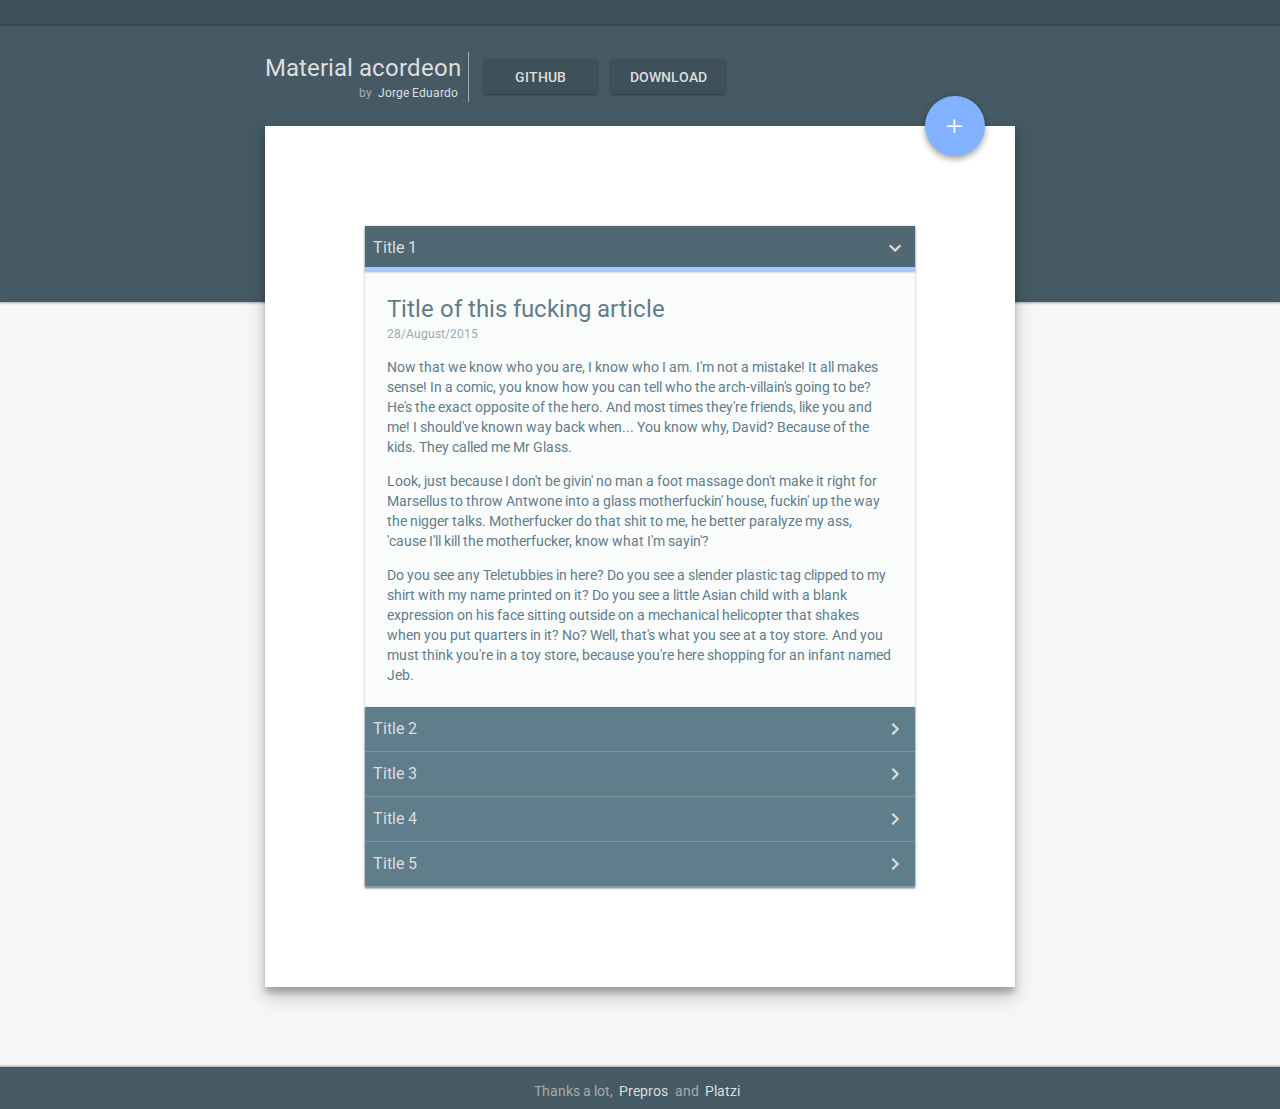
==== commit e3225dea: "Ajuste de transiciónes comp. mobile finalizado" ====
--- a/index.html
+++ b/index.html
@@ -1,2 +1,2 @@
 <!DOCTYPE html><html lang="es"><head><meta charset="UTF-8"/><meta name="description" content="Acordeon web echo con únicamente CSS."/><meta name="viewport" content="width=device-width, initial-scale=1, maximum-scale=1"/><title>Material design acordeon</title><link rel="shortcut icon" href="./public/images/favicon.ico"/><style>/* normalize.css v3.0.3 | MIT License | github.com/necolas/normalize.css */
-html{-ms-text-size-adjust:100%;-webkit-text-size-adjust:100%;font-family:sans-serif;font-size:16px;font-family:'Roboto',Arial,Calibri}body{background-color:#f5f7f8;margin:0}article,aside,details,figcaption,figure,footer,header,hgroup,main,menu,nav,section,summary{display:block}audio,canvas,progress,video{display:inline-block;vertical-align:baseline}audio:not([controls]){display:none;height:0}[hidden],template{display:none}a{background-color:transparent;}a:active,a:hover{outline:0}abbr[title]{border-bottom:1px dotted}b,strong{font-weight:bold}dfn{font-style:italic}h1{font-size:2em;margin:.67em 0}mark{background:#ff0;color:#000}small{font-size:80%}sub,sup{font-size:75%;line-height:0;position:relative;vertical-align:baseline}sup{top:-.5em}sub{bottom:-.25em}img{border:0}svg:not(:root){overflow:hidden}figure{margin:1em 40px}hr{-webkit-box-sizing:content-box;-moz-box-sizing:content-box;box-sizing:content-box;height:0}pre{overflow:auto}code,kbd,pre,samp{font-family:monospace,monospace;font-size:1em}button,input,optgroup,select,textarea{color:inherit;font:inherit;margin:0}button{overflow:visible}button,select{text-transform:none}button,html input[type="button"],input[type="reset"],input[type="submit"]{-webkit-appearance:button;cursor:pointer}button[disabled],html input[disabled]{cursor:default}button::-moz-focus-inner,input::-moz-focus-inner{border:0;padding:0}input{line-height:normal}input[type="checkbox"],input[type="radio"]{-webkit-box-sizing:border-box;-moz-box-sizing:border-box;box-sizing:border-box;padding:0}input[type="number"]::-webkit-inner-spin-button,input[type="number"]::-webkit-outer-spin-button{height:auto}input[type="search"]{-webkit-appearance:textfield;-webkit-box-sizing:content-box;-moz-box-sizing:content-box;box-sizing:content-box}input[type="search"]::-webkit-search-cancel-button,input[type="search"]::-webkit-search-decoration{-webkit-appearance:none}fieldset{border:1px solid #c0c0c0;margin:0 2px;padding:.35em .625em .75em}legend{border:0;padding:0}textarea{overflow:auto}optgroup{font-weight:bold}table{border-collapse:collapse;border-spacing:0}td,th{padding:0}button{-webkit-appearance:none;-webkit-tap-highlight-color:rgba(0,0,0,0);border:none;outline:none;-ms-touch-action:none;touch-action:none}img{height:auto;max-width:100%}.U-material-wrapper{background-color:#fff;margin:-11em auto 5em auto;-webkit-box-shadow:0 10px 20px rgba(0,0,0,0.19),0 6px 6px rgba(0,0,0,0.23);box-shadow:0 10px 20px rgba(0,0,0,0.19),0 6px 6px rgba(0,0,0,0.23);padding:100px;position:relative;width:550px;z-index:50}@media screen and (max-width:760px){.U-material-wrapper{padding:50px 5%;width:70%}}@media screen and (max-width:570px){.U-material-wrapper{margin:-8em auto 0 auto;padding:25px 5%;width:90%}}.U-header-text{display:block;margin:0;text-align:right}@media screen and (max-width:570px){.U-header-text{text-align:center}}.U-animated-link::before,.U-animated-link::after{background-color:#3e515a;content:'';display:block;height:50%;-webkit-box-shadow:0 1px 3px rgba(0,0,0,0.12),0 1px 2px rgba(0,0,0,0.24);box-shadow:0 1px 3px rgba(0,0,0,0.12),0 1px 2px rgba(0,0,0,0.24);position:absolute;-webkit-transition:all .2s ease-in-out;transition:all .2s ease-in-out;width:0;z-index:-1}.U-animated-link::before{-webkit-border-radius:.125em .125em 0 0;border-radius:.125em .125em 0 0;top:0;left:0}.U-animated-link::after{-webkit-border-radius:0 0 .125em .125em;border-radius:0 0 .125em .125em;bottom:0;right:0}.U-animated-link:hover::after,.U-animated-link:hover::before{width:100%}.header{background:#455a64;height:15.625em;-webkit-box-shadow:0 1px 3px rgba(0,0,0,0.12),0 1px 2px rgba(0,0,0,0.24);box-shadow:0 1px 3px rgba(0,0,0,0.12),0 1px 2px rgba(0,0,0,0.24);padding:3.25em 0 0 0;position:relative;width:100%;}.header::after{background-color:#3e515a;content:'';height:1.5em;left:0;-webkit-box-shadow:0 1px 3px rgba(0,0,0,0.12),0 1px 2px rgba(0,0,0,0.24);box-shadow:0 1px 3px rgba(0,0,0,0.12),0 1px 2px rgba(0,0,0,0.24);position:absolute;top:0;width:100%}.header-wrapper{margin:0 auto;text-align:left;width:750px}.header__info{-webkit-box-sizing:border-box;-moz-box-sizing:border-box;box-sizing:border-box;display:inline-block;height:50px;padding:0 .5em 0 0;position:relative;vertical-align:top;}.header__info::after{border-right:1px solid #aaa;content:'';height:100%;position:absolute;right:0;top:0}.header__title{color:#dedede;font-size:24px;font-weight:400;line-height:32px}.header__autor{color:#aaa;font-size:12px;font-weight:400;line-height:18px}.header__link{color:#dedede;margin-left:.25em;padding:.1em .25em;position:relative;text-decoration:none;z-index:10}@media screen and (max-width:760px){.header-wrapper{width:80%}}@media screen and (max-width:570px){.header-wrapper{width:100%}.header__info{display:block;margin-bottom:.5em;width:100%;}.header__info::after{border:none}.header__title{margin-bottom:.25em}.header__autor{margin-bottom:.25em}}.nav{display:inline-block;margin-left:.5em;height:50px;}.nav__btn{background-color:#3e515a;-webkit-border-radius:.125em;border-radius:.125em;color:#dedede;display:inline-block;margin:6.8125px .5em 0 .5em;-webkit-box-shadow:0 1px 3px rgba(0,0,0,0.12),0 1px 2px rgba(0,0,0,0.24);box-shadow:0 1px 3px rgba(0,0,0,0.12),0 1px 2px rgba(0,0,0,0.24);font-size:14px;font-weight:500;line-height:20px;text-transform:uppercase;padding:.55em;text-align:center;text-decoration:none;-webkit-transition:all .3s ease;transition:all .3s ease;width:7em;}.nav__btn:hover{background-color:#4c636e;-webkit-box-shadow:0 3px 6px rgba(0,0,0,0.16),0 3px 6px rgba(0,0,0,0.23);box-shadow:0 3px 6px rgba(0,0,0,0.16),0 3px 6px rgba(0,0,0,0.23)}@media screen and (max-width:570px){.nav{display:block;margin:0;text-align:center;width:100%}}.acordeon{-webkit-box-shadow:0 1px 3px rgba(0,0,0,0.12),0 1px 2px rgba(0,0,0,0.24);box-shadow:0 1px 3px rgba(0,0,0,0.12),0 1px 2px rgba(0,0,0,0.24);}.acordeon-item{display:block;}.acordeon-item__label{background-color:#607d8b;border-bottom:solid 1px #859ca6;color:#dedede;cursor:pointer;display:block;font-size:16px;font-weight:400;line-height:28px;padding:.5em;-webkit-transition:all .5s ease;transition:all .5s ease;}.acordeon-item__label:hover{background-color:#506873}.acordeon-item__label::after{-moz-osx-font-smoothing:grayscale;-webkit-font-smoothing:antialiased;content:'\e61f';float:right;font-family:'Material-icon';font-size:1.5rem;-webkit-transition:all .5s ease;transition:all .5s ease}.acordeon-item__label::before{background-color:#82b1ff;bottom:0;content:'';display:block;height:4px;position:absolute;right:0;-webkit-transition:all .2s linear;transition:all .2s linear;width:0}.acordeon-item__label:hover::before{width:100%}.acordeon-item__input{display:none;}.acordeon-item__input:checked + .ripple-parent > .acordeon-item__label{background-color:#506873}.acordeon-item__input:checked + .ripple-parent > .acordeon-item__label::before{background-color:#a8c8ff;left:0;width:100%}.acordeon-item__input:checked + .ripple-parent > .acordeon-item__label::after{-webkit-transform:rotate(90deg);-ms-transform:rotate(90deg);transform:rotate(90deg)}.post{background-color:#fafbfb;color:#607d8b;height:0;opacity:0;overflow:hidden;padding:0;-webkit-transform:scale(0);-ms-transform:scale(0);transform:scale(0);-webkit-transition:padding .4s ease,-webkit-transform .55s ease,opacity .55s ease-in-out .2s;transition:padding .4s ease,transform .55s ease,opacity .55s ease-in-out .2s;visibility:hidden;width:100%;}.post__image{-webkit-border-radius:2px 2px 0 0;border-radius:2px 2px 0 0;opacity:.9;width:100%}.post__content{padding:4%}.post__title{margin:0;font-size:24px;font-weight:400;line-height:32px}.post__date{color:#95abb6;margin:0;font-size:12px;font-weight:400;line-height:18px}.post__paragraph{margin:1em 0 0 0;font-size:14px;font-weight:400;line-height:20px}.acordeon-item__input:checked + .ripple-parent + .post{height:auto;opacity:1;padding:0;-webkit-transform:scale(1);-ms-transform:scale(1);transform:scale(1);visibility:visible}@media screen and (max-width:600px){.post{font-size:1.1rem;line-height:1.6rem}}.mobile{background-color:#82b1ff;-webkit-border-radius:50%;border-radius:50%;color:#fff;height:3.75em;-webkit-box-shadow:0 3px 6px rgba(0,0,0,0.16),0 3px 6px rgba(0,0,0,0.23);box-shadow:0 3px 6px rgba(0,0,0,0.16),0 3px 6px rgba(0,0,0,0.23);overflow:hidden;position:absolute;right:1.875em;text-align:center;top:-1.875em;-webkit-transition:all .25s linear;transition:all .25s linear;width:3.75em;z-index:1;}.mobile:hover{-webkit-box-shadow:0 10px 20px rgba(0,0,0,0.19),0 6px 6px rgba(0,0,0,0.23);box-shadow:0 10px 20px rgba(0,0,0,0.19),0 6px 6px rgba(0,0,0,0.23);background-color:#95bdff}.mobile__checkbox{display:none}.mobile__label{cursor:pointer;display:inline-block;font-size:1.75rem;font-weight:300;height:100%;line-height:60px;text-align:center;-webkit-transition:all 1s ease;transition:all 1s ease;width:100%}.mobile__qr-image{-webkit-border-radius:100%;border-radius:100%;bottom:14%;left:0;opacity:0;position:absolute;-webkit-transform:scale(.5);-ms-transform:scale(.5);transform:scale(.5);visibility:hidden;width:100%}.mobile__checkbox:checked + .mobile__label + .mobile__qr-image{-webkit-animation:mobile__qr-image .25s linear .8s 1 normal forwards;animation:mobile__qr-image .25s linear .8s 1 normal forwards}@media screen and (max-width:600px){.mobile,.mobile--active{display:none}}.footer{background-color:#455a64;-webkit-box-shadow:0 -1px 3px rgba(0,0,0,0.12),0 -1px 2px rgba(0,0,0,0.24);box-shadow:0 -1px 3px rgba(0,0,0,0.12),0 -1px 2px rgba(0,0,0,0.24);color:#aaa;height:1em;margin:3em 0 0 0;padding:1em 0;text-align:center;width:100%;font-size:14px;font-weight:400;line-height:20px;}.footer__text{margin:0}.footer__link{color:#dedede;margin:0 .1em;padding:0 .35em;position:relative;text-decoration:none;z-index:10}</style></head><body><header class="header"><div class="header-wrapper"><div class="header__info"><h1 class="header__title U-header-text">Material acordeon</h1><h2 class="header__autor U-header-text">by<a href="https://www.twitter.com/JorgeBarron28" title="Jorge Eduardo" target="_blank" class="header__link U-animated-link">Jorge Eduardo</a></h2></div><nav class="nav"><a href="http://www.github.com/jorge8168711/Css-Acordeon" title="GitHub" target="_blank" class="nav__btn">GitHub</a><a href="http://www.github.com/jorge8168711/Css-Acordeon/archive/master.zip" title="Download" target="_blank" class="nav__btn">Download</a></nav></div></header><section class="U-material-wrapper"><section id="mobile" class="mobile"><input id="mobile-checkbox" type="checkbox" class="mobile__checkbox"/><label id="mobileBtn" data-inkColor="rgba(255,255,255, .5)" for="mobile-checkbox" class="ripple mobile__label ">+</label><img src="public/images/qrcode.png" alt="qr-code" class="mobile__qr-image"/></section><div class="acordeon"><div class="acordeon-item"><input id="input-1" type="radio" name="acordeon-input" checked="true" class="acordeon-item__input"/><div class="ripple-parent"><label data-inkColor="rgba(255,255,255, .3)" for="input-1" class="ripple acordeon-item__label">Title 1</label></div><article class="post"><div class="post__content"><h2 class="post__title">Title of this fucking article</h2><h4 class="post__date">28/August/2015</h4><p class="post__paragraph">Now that we know who you are, I know who I am. I'm not a mistake! It all makes sense! In a comic, you know how you can tell who the arch-villain's going to be? He's the exact opposite of the hero. And most times they're friends, like you and me! I should've known way back when... You know why, David? Because of the kids. They called me Mr Glass.</p><p class="post__paragraph">Look, just because I don't be givin' no man a foot massage don't make it right for Marsellus to throw Antwone into a glass motherfuckin' house, fuckin' up the way the nigger talks. Motherfucker do that shit to me, he better paralyze my ass, 'cause I'll kill the motherfucker, know what I'm sayin'?</p><p class="post__paragraph">Do you see any Teletubbies in here? Do you see a slender plastic tag clipped to my shirt with my name printed on it? Do you see a little Asian child with a blank expression on his face sitting outside on a mechanical helicopter that shakes when you put quarters in it? No? Well, that's what you see at a toy store. And you must think you're in a toy store, because you're here shopping for an infant named Jeb.</p></div></article></div><div class="acordeon-item"><input id="input-2" type="radio" name="acordeon-input" class="acordeon-item__input"/><div class="ripple-parent"><label data-inkColor="rgba(255,255,255, .3)" for="input-2" class="ripple acordeon-item__label">Title 2</label></div><article class="post"><img src="./public/images/img1.jpg" alt="Article Image" class="post__image"/><div class="post__content"><h2 class="post__title">Title of this other fucking article</h2><h4 class="post__date">28/August/2015</h4><p class="post__paragraph">Now that we know who you are, I know who I am. I'm not a mistake! It all makes sense! In a comic, you know how you can tell who the arch-villain's going to be? He's the exact opposite of the hero. And most times they're friends, like you and me! I should've known way back when... You know why, David? Because of the kids. They called me Mr Glass.</p><p class="post__paragraph">Do you see any Teletubbies in here? Do you see a slender plastic tag clipped to my shirt with my name printed on it? Do you see a little Asian child with a blank expression on his face sitting outside on a mechanical helicopter that shakes when you put quarters in it? No? Well, that's what you see at a toy store. And you must think you're in a toy store, because you're here shopping for an infant named Jeb.</p></div></article></div><div class="acordeon-item"><input id="input-3" type="radio" name="acordeon-input" class="acordeon-item__input"/><div class="ripple-parent"><label data-inkColor="rgba(255,255,255, .3)" for="input-3" class="ripple acordeon-item__label">Title 3</label></div><article class="post"><img src="./public/images/img2.jpg" alt="Article Image" class="post__image"/><div class="post__content"><h2 class="post__title">Title of this great fucking article</h2><h4 class="post__date">28/August/2015</h4><p class="post__paragraph">Well, the way they make shows is, they make one show. That show's called a pilot. Then they show that show to the people who make shows, and on the strength of that one show they decide if they're going to make more shows. Some pilots get picked and become television programs. Some don't, become nothing. She starred in one of the ones that became nothing.</p></div></article></div><div class="acordeon-item"><input id="input-4" type="radio" name="acordeon-input" class="acordeon-item__input"/><div class="ripple-parent"><label data-inkColor="rgba(255,255,255, .3)" for="input-4" class="ripple acordeon-item__label">Title 4</label></div><article class="post"><img src="./public/images/img1.jpg" alt="Article Image" class="post__image"/><div class="post__content"><h2 class="post__title">Title of this damn article</h2><h4 class="post__date">28/August/2015</h4><p class="post__paragraph">Now that we know who you are, I know who I am. I'm not a mistake! It all makes sense! In a comic, you know how you can tell who the arch-villain's going to be? He's the exact opposite of the hero. And most times they're friends, like you and me! I should've known way back when... You know why, David? Because of the kids. They called me Mr Glass.</p><p class="post__paragraph">My money's in that office, right? If she start giving me some bullshit about it ain't there, and we got to go someplace else and get it, I'm gonna shoot you in the head then and there. Then I'm gonna shoot that bitch in the kneecaps, find out where my goddamn money is. She gonna tell me too. Hey, look at me when I'm talking to you, motherfucker. You listen: we go in there, and that nigga Winston or anybody else is in there, you the first motherfucker to get shot. You understand?</p></div></article></div><div class="acordeon-item"><input id="input-5" type="radio" name="acordeon-input" class="acordeon-item__input"/><div class="ripple-parent"><label data-inkColor="rgba(255,255,255, .3)" for="input-5" class="ripple acordeon-item__label">Title 5</label></div><article class="post"><img src="./public/images/img1.jpg" alt="Article Image" class="post__image"/><div class="post__content"><h2 class="post__title">Title of this damn fucking article</h2><h4 class="post__date">28/August/2015</h4><p class="post__paragraph">The path of the righteous man is beset on all sides by the iniquities of the selfish and the tyranny of evil men. Blessed is he who, in the name of charity and good will, shepherds the weak through the valley of darkness, for he is truly his brother's keeper and the finder of lost children. And I will strike down upon thee with great vengeance and furious anger those who would attempt to poison and destroy My brothers. And you will know My name is the Lord when I lay My vengeance upon thee.</p><p class="post__paragraph">The path of the righteous man is beset on all sides by the iniquities of the selfish and the tyranny of evil men. Blessed is he who, in the name of charity and good will, shepherds the weak through the valley of darkness, for he is truly his brother's keeper and the finder of lost children. And I will strike down upon thee with great vengeance and furious anger those who would attempt to poison and destroy My brothers. And you will know My name is the Lord when I lay My vengeance upon thee.</p></div></article></div></div></section><footer class="footer"><p class="footer__text">Thanks a lot,<a href="http://www.prepros.io" title="Prepros" target="_blank" class="U-animated-link footer__link">Prepros</a>and<a href="http://www.platzi.com" title="Platzi" target="_blank" class="U-animated-link footer__link">Platzi</a></p></footer><link rel="stylesheet" type="text/css" href="./public/css/index.min.css"/><script type="text/javascript" src="https://ajax.googleapis.com/ajax/libs/jquery/2.1.3/jquery.min.js"></script><script type="text/javascript" src="./public/js/index.min.js"></script></body></html>+html{-ms-text-size-adjust:100%;-webkit-text-size-adjust:100%;font-family:sans-serif;font-size:16px;font-family:'Roboto',Arial,Calibri}body{background-color:#f5f7f8;margin:0}article,aside,details,figcaption,figure,footer,header,hgroup,main,menu,nav,section,summary{display:block}audio,canvas,progress,video{display:inline-block;vertical-align:baseline}audio:not([controls]){display:none;height:0}[hidden],template{display:none}a{background-color:transparent;}a:active,a:hover{outline:0}abbr[title]{border-bottom:1px dotted}b,strong{font-weight:bold}dfn{font-style:italic}h1{font-size:2em;margin:.67em 0}mark{background:#ff0;color:#000}small{font-size:80%}sub,sup{font-size:75%;line-height:0;position:relative;vertical-align:baseline}sup{top:-.5em}sub{bottom:-.25em}img{border:0}svg:not(:root){overflow:hidden}figure{margin:1em 40px}hr{-webkit-box-sizing:content-box;-moz-box-sizing:content-box;box-sizing:content-box;height:0}pre{overflow:auto}code,kbd,pre,samp{font-family:monospace,monospace;font-size:1em}button,input,optgroup,select,textarea{color:inherit;font:inherit;margin:0}button{overflow:visible}button,select{text-transform:none}button,html input[type="button"],input[type="reset"],input[type="submit"]{-webkit-appearance:button;cursor:pointer}button[disabled],html input[disabled]{cursor:default}button::-moz-focus-inner,input::-moz-focus-inner{border:0;padding:0}input{line-height:normal}input[type="checkbox"],input[type="radio"]{-webkit-box-sizing:border-box;-moz-box-sizing:border-box;box-sizing:border-box;padding:0}input[type="number"]::-webkit-inner-spin-button,input[type="number"]::-webkit-outer-spin-button{height:auto}input[type="search"]{-webkit-appearance:textfield;-webkit-box-sizing:content-box;-moz-box-sizing:content-box;box-sizing:content-box}input[type="search"]::-webkit-search-cancel-button,input[type="search"]::-webkit-search-decoration{-webkit-appearance:none}fieldset{border:1px solid #c0c0c0;margin:0 2px;padding:.35em .625em .75em}legend{border:0;padding:0}textarea{overflow:auto}optgroup{font-weight:bold}table{border-collapse:collapse;border-spacing:0}td,th{padding:0}button{-webkit-appearance:none;-webkit-tap-highlight-color:rgba(0,0,0,0);border:none;outline:none;-ms-touch-action:none;touch-action:none}img{height:auto;max-width:100%}.U-material-wrapper{background-color:#fff;margin:-11em auto 5em auto;-webkit-box-shadow:0 10px 20px rgba(0,0,0,0.19),0 6px 6px rgba(0,0,0,0.23);box-shadow:0 10px 20px rgba(0,0,0,0.19),0 6px 6px rgba(0,0,0,0.23);padding:100px;position:relative;width:550px;z-index:50}@media screen and (max-width:760px){.U-material-wrapper{padding:50px 5%;width:70%}}@media screen and (max-width:570px){.U-material-wrapper{margin:-8em auto 0 auto;padding:25px 5%;width:90%}}.U-header-text{display:block;margin:0;text-align:right}@media screen and (max-width:570px){.U-header-text{text-align:center}}.U-animated-link::before,.U-animated-link::after{background-color:#3e515a;content:'';display:block;height:50%;-webkit-box-shadow:0 1px 3px rgba(0,0,0,0.12),0 1px 2px rgba(0,0,0,0.24);box-shadow:0 1px 3px rgba(0,0,0,0.12),0 1px 2px rgba(0,0,0,0.24);position:absolute;-webkit-transition:all .2s ease-in-out;transition:all .2s ease-in-out;width:0;z-index:-1}.U-animated-link::before{-webkit-border-radius:.125em .125em 0 0;border-radius:.125em .125em 0 0;top:0;left:0}.U-animated-link::after{-webkit-border-radius:0 0 .125em .125em;border-radius:0 0 .125em .125em;bottom:0;right:0}.U-animated-link:hover::after,.U-animated-link:hover::before{width:100%}.header{background:#455a64;height:15.625em;-webkit-box-shadow:0 1px 3px rgba(0,0,0,0.12),0 1px 2px rgba(0,0,0,0.24);box-shadow:0 1px 3px rgba(0,0,0,0.12),0 1px 2px rgba(0,0,0,0.24);padding:3.25em 0 0 0;position:relative;width:100%;}.header::after{background-color:#3e515a;content:'';height:1.5em;left:0;-webkit-box-shadow:0 1px 3px rgba(0,0,0,0.12),0 1px 2px rgba(0,0,0,0.24);box-shadow:0 1px 3px rgba(0,0,0,0.12),0 1px 2px rgba(0,0,0,0.24);position:absolute;top:0;width:100%}.header-wrapper{margin:0 auto;text-align:left;width:750px}.header__info{-webkit-box-sizing:border-box;-moz-box-sizing:border-box;box-sizing:border-box;display:inline-block;height:50px;padding:0 .5em 0 0;position:relative;vertical-align:top;}.header__info::after{border-right:1px solid #aaa;content:'';height:100%;position:absolute;right:0;top:0}.header__title{color:#dedede;font-size:24px;font-weight:400;line-height:32px}.header__autor{color:#aaa;font-size:12px;font-weight:400;line-height:18px}.header__link{color:#dedede;margin-left:.25em;padding:.1em .25em;position:relative;text-decoration:none;z-index:10}@media screen and (max-width:760px){.header-wrapper{width:80%}}@media screen and (max-width:570px){.header-wrapper{width:100%}.header__info{display:block;margin-bottom:.5em;width:100%;}.header__info::after{border:none}.header__title{margin-bottom:.25em}.header__autor{margin-bottom:.25em}}.nav{display:inline-block;margin-left:.5em;height:50px;}.nav__btn{background-color:#3e515a;-webkit-border-radius:.125em;border-radius:.125em;color:#dedede;display:inline-block;margin:6.8125px .5em 0 .5em;-webkit-box-shadow:0 1px 3px rgba(0,0,0,0.12),0 1px 2px rgba(0,0,0,0.24);box-shadow:0 1px 3px rgba(0,0,0,0.12),0 1px 2px rgba(0,0,0,0.24);font-size:14px;font-weight:500;line-height:20px;text-transform:uppercase;padding:.55em;text-align:center;text-decoration:none;-webkit-transition:all .3s ease;transition:all .3s ease;width:7em;}.nav__btn:hover{background-color:#4c636e;-webkit-box-shadow:0 3px 6px rgba(0,0,0,0.16),0 3px 6px rgba(0,0,0,0.23);box-shadow:0 3px 6px rgba(0,0,0,0.16),0 3px 6px rgba(0,0,0,0.23)}@media screen and (max-width:570px){.nav{display:block;margin:0;text-align:center;width:100%}}.acordeon{-webkit-box-shadow:0 1px 3px rgba(0,0,0,0.12),0 1px 2px rgba(0,0,0,0.24);box-shadow:0 1px 3px rgba(0,0,0,0.12),0 1px 2px rgba(0,0,0,0.24);}.acordeon-item{display:block;}.acordeon-item__label{background-color:#607d8b;border-bottom:solid 1px #859ca6;color:#dedede;cursor:pointer;display:block;font-size:16px;font-weight:400;line-height:28px;padding:.5em;-webkit-transition:all .5s ease;transition:all .5s ease;}.acordeon-item__label:hover{background-color:#506873}.acordeon-item__label::after{-moz-osx-font-smoothing:grayscale;-webkit-font-smoothing:antialiased;content:'\e61f';float:right;font-family:'Material-icon';font-size:1.5rem;-webkit-transition:all .5s ease;transition:all .5s ease}.acordeon-item__label::before{background-color:#82b1ff;bottom:0;content:'';display:block;height:4px;position:absolute;right:0;-webkit-transition:all .2s linear;transition:all .2s linear;width:0}.acordeon-item__label:hover::before{width:100%}.acordeon-item__input{display:none;}.acordeon-item__input:checked + .ripple-parent > .acordeon-item__label{background-color:#506873}.acordeon-item__input:checked + .ripple-parent > .acordeon-item__label::before{background-color:#a8c8ff;left:0;width:100%}.acordeon-item__input:checked + .ripple-parent > .acordeon-item__label::after{-webkit-transform:rotate(90deg);-ms-transform:rotate(90deg);transform:rotate(90deg)}.post{background-color:#fafbfb;color:#607d8b;height:0;opacity:0;overflow:hidden;padding:0;-webkit-transform:scale(0);-ms-transform:scale(0);transform:scale(0);-webkit-transition:padding .4s ease,-webkit-transform .55s ease,opacity .55s ease-in-out .2s;transition:padding .4s ease,transform .55s ease,opacity .55s ease-in-out .2s;visibility:hidden;width:100%;}.post__image{-webkit-border-radius:2px 2px 0 0;border-radius:2px 2px 0 0;opacity:.9;width:100%}.post__content{padding:4%}.post__title{margin:0;font-size:24px;font-weight:400;line-height:32px}.post__date{color:#95abb6;margin:0;font-size:12px;font-weight:400;line-height:18px}.post__paragraph{margin:1em 0 0 0;font-size:14px;font-weight:400;line-height:20px}.acordeon-item__input:checked + .ripple-parent + .post{height:auto;opacity:1;padding:0;-webkit-transform:scale(1);-ms-transform:scale(1);transform:scale(1);visibility:visible}@media screen and (max-width:600px){.post{font-size:1.1rem;line-height:1.6rem}}.mobile{background-color:#82b1ff;-webkit-border-radius:50%;border-radius:50%;color:#fff;height:3.75em;-webkit-box-shadow:0 3px 6px rgba(0,0,0,0.16),0 3px 6px rgba(0,0,0,0.23);box-shadow:0 3px 6px rgba(0,0,0,0.16),0 3px 6px rgba(0,0,0,0.23);overflow:hidden;position:absolute;right:1.875em;text-align:center;top:-1.875em;-webkit-transition:all .3s linear;transition:all .3s linear;width:3.75em;z-index:1;}.mobile:hover{background-color:#95bdff;-webkit-box-shadow:0 10px 20px rgba(0,0,0,0.19),0 6px 6px rgba(0,0,0,0.23);box-shadow:0 10px 20px rgba(0,0,0,0.19),0 6px 6px rgba(0,0,0,0.23)}.mobile__checkbox{display:none}.mobile__label{cursor:pointer;display:inline-block;font-size:1.75rem;font-weight:300;height:100%;line-height:60px;text-align:center;-webkit-transform:rotate(-90deg);-ms-transform:rotate(-90deg);transform:rotate(-90deg);-webkit-transition:all .3s linear .4s;transition:all .3s linear .4s;width:100%;}.mobile__checkbox:checked + .mobile__label{color:rgba(255,255,255,0);cursor:auto;-webkit-transform:rotate(0);-ms-transform:rotate(0);transform:rotate(0)}.mobile__qr-image{bottom:14%;left:0;opacity:0;position:absolute;-webkit-transform:scale(.5);-ms-transform:scale(.5);transform:scale(.5);visibility:hidden;width:100%;z-index:50;}.mobile__checkbox:checked + .mobile__label + .mobile__qr-image{-webkit-animation:mobile__qr-image .2s linear 1.2s 1 normal forwards;animation:mobile__qr-image .2s linear 1.2s 1 normal forwards}@media screen and (max-width:600px){.mobile,.mobile--active{display:none}}.footer{background-color:#455a64;-webkit-box-shadow:0 -1px 3px rgba(0,0,0,0.12),0 -1px 2px rgba(0,0,0,0.24);box-shadow:0 -1px 3px rgba(0,0,0,0.12),0 -1px 2px rgba(0,0,0,0.24);color:#aaa;height:1em;margin:3em 0 0 0;padding:1em 0;text-align:center;width:100%;font-size:14px;font-weight:400;line-height:20px;}.footer__text{margin:0}.footer__link{color:#dedede;margin:0 .1em;padding:0 .35em;position:relative;text-decoration:none;z-index:10}</style></head><body><header class="header"><div class="header-wrapper"><div class="header__info"><h1 class="header__title U-header-text">Material acordeon</h1><h2 class="header__autor U-header-text">by<a href="https://www.twitter.com/JorgeBarron28" title="Jorge Eduardo" target="_blank" class="header__link U-animated-link">Jorge Eduardo</a></h2></div><nav class="nav"><a href="http://www.github.com/jorge8168711/Css-Acordeon" title="GitHub" target="_blank" class="nav__btn">GitHub</a><a href="http://www.github.com/jorge8168711/Css-Acordeon/archive/master.zip" title="Download" target="_blank" class="nav__btn">Download</a></nav></div></header><section class="U-material-wrapper"><section id="mobile" class="mobile"><input id="mobile-checkbox" type="checkbox" class="mobile__checkbox"/><label id="mobileBtn" data-inkColor="rgba(255,255,255, .5)" for="mobile-checkbox" title="see me on your phone" class="ripple mobile__label ">+</label><img src="public/images/qrcode.png" alt="qr-code" class="mobile__qr-image"/></section><div class="acordeon"><div class="acordeon-item"><input id="input-1" type="radio" name="acordeon-input" checked="true" class="acordeon-item__input"/><div class="ripple-parent"><label data-inkColor="rgba(255,255,255, .3)" for="input-1" class="ripple acordeon-item__label">Title 1</label></div><article class="post"><div class="post__content"><h2 class="post__title">Title of this fucking article</h2><h4 class="post__date">28/August/2015</h4><p class="post__paragraph">Now that we know who you are, I know who I am. I'm not a mistake! It all makes sense! In a comic, you know how you can tell who the arch-villain's going to be? He's the exact opposite of the hero. And most times they're friends, like you and me! I should've known way back when... You know why, David? Because of the kids. They called me Mr Glass.</p><p class="post__paragraph">Look, just because I don't be givin' no man a foot massage don't make it right for Marsellus to throw Antwone into a glass motherfuckin' house, fuckin' up the way the nigger talks. Motherfucker do that shit to me, he better paralyze my ass, 'cause I'll kill the motherfucker, know what I'm sayin'?</p><p class="post__paragraph">Do you see any Teletubbies in here? Do you see a slender plastic tag clipped to my shirt with my name printed on it? Do you see a little Asian child with a blank expression on his face sitting outside on a mechanical helicopter that shakes when you put quarters in it? No? Well, that's what you see at a toy store. And you must think you're in a toy store, because you're here shopping for an infant named Jeb.</p></div></article></div><div class="acordeon-item"><input id="input-2" type="radio" name="acordeon-input" class="acordeon-item__input"/><div class="ripple-parent"><label data-inkColor="rgba(255,255,255, .3)" for="input-2" class="ripple acordeon-item__label">Title 2</label></div><article class="post"><img src="./public/images/img1.jpg" alt="Article Image" class="post__image"/><div class="post__content"><h2 class="post__title">Title of this other fucking article</h2><h4 class="post__date">28/August/2015</h4><p class="post__paragraph">Now that we know who you are, I know who I am. I'm not a mistake! It all makes sense! In a comic, you know how you can tell who the arch-villain's going to be? He's the exact opposite of the hero. And most times they're friends, like you and me! I should've known way back when... You know why, David? Because of the kids. They called me Mr Glass.</p><p class="post__paragraph">Do you see any Teletubbies in here? Do you see a slender plastic tag clipped to my shirt with my name printed on it? Do you see a little Asian child with a blank expression on his face sitting outside on a mechanical helicopter that shakes when you put quarters in it? No? Well, that's what you see at a toy store. And you must think you're in a toy store, because you're here shopping for an infant named Jeb.</p></div></article></div><div class="acordeon-item"><input id="input-3" type="radio" name="acordeon-input" class="acordeon-item__input"/><div class="ripple-parent"><label data-inkColor="rgba(255,255,255, .3)" for="input-3" class="ripple acordeon-item__label">Title 3</label></div><article class="post"><img src="./public/images/img2.jpg" alt="Article Image" class="post__image"/><div class="post__content"><h2 class="post__title">Title of this great fucking article</h2><h4 class="post__date">28/August/2015</h4><p class="post__paragraph">Well, the way they make shows is, they make one show. That show's called a pilot. Then they show that show to the people who make shows, and on the strength of that one show they decide if they're going to make more shows. Some pilots get picked and become television programs. Some don't, become nothing. She starred in one of the ones that became nothing.</p></div></article></div><div class="acordeon-item"><input id="input-4" type="radio" name="acordeon-input" class="acordeon-item__input"/><div class="ripple-parent"><label data-inkColor="rgba(255,255,255, .3)" for="input-4" class="ripple acordeon-item__label">Title 4</label></div><article class="post"><img src="./public/images/img1.jpg" alt="Article Image" class="post__image"/><div class="post__content"><h2 class="post__title">Title of this damn article</h2><h4 class="post__date">28/August/2015</h4><p class="post__paragraph">Now that we know who you are, I know who I am. I'm not a mistake! It all makes sense! In a comic, you know how you can tell who the arch-villain's going to be? He's the exact opposite of the hero. And most times they're friends, like you and me! I should've known way back when... You know why, David? Because of the kids. They called me Mr Glass.</p><p class="post__paragraph">My money's in that office, right? If she start giving me some bullshit about it ain't there, and we got to go someplace else and get it, I'm gonna shoot you in the head then and there. Then I'm gonna shoot that bitch in the kneecaps, find out where my goddamn money is. She gonna tell me too. Hey, look at me when I'm talking to you, motherfucker. You listen: we go in there, and that nigga Winston or anybody else is in there, you the first motherfucker to get shot. You understand?</p></div></article></div><div class="acordeon-item"><input id="input-5" type="radio" name="acordeon-input" class="acordeon-item__input"/><div class="ripple-parent"><label data-inkColor="rgba(255,255,255, .3)" for="input-5" class="ripple acordeon-item__label">Title 5</label></div><article class="post"><img src="./public/images/img1.jpg" alt="Article Image" class="post__image"/><div class="post__content"><h2 class="post__title">Title of this damn fucking article</h2><h4 class="post__date">28/August/2015</h4><p class="post__paragraph">The path of the righteous man is beset on all sides by the iniquities of the selfish and the tyranny of evil men. Blessed is he who, in the name of charity and good will, shepherds the weak through the valley of darkness, for he is truly his brother's keeper and the finder of lost children. And I will strike down upon thee with great vengeance and furious anger those who would attempt to poison and destroy My brothers. And you will know My name is the Lord when I lay My vengeance upon thee.</p><p class="post__paragraph">The path of the righteous man is beset on all sides by the iniquities of the selfish and the tyranny of evil men. Blessed is he who, in the name of charity and good will, shepherds the weak through the valley of darkness, for he is truly his brother's keeper and the finder of lost children. And I will strike down upon thee with great vengeance and furious anger those who would attempt to poison and destroy My brothers. And you will know My name is the Lord when I lay My vengeance upon thee.</p></div></article></div></div></section><footer class="footer"><p class="footer__text">Thanks a lot,<a href="http://www.prepros.io" title="Prepros" target="_blank" class="U-animated-link footer__link">Prepros</a>and<a href="http://www.platzi.com" title="Platzi" target="_blank" class="U-animated-link footer__link">Platzi</a></p></footer><link rel="stylesheet" type="text/css" href="./public/css/index.min.css"/><script type="text/javascript" src="https://ajax.googleapis.com/ajax/libs/jquery/2.1.3/jquery.min.js"></script><script type="text/javascript" src="./public/js/index.min.js"></script></body></html>--- a/public/css/index.min.css
+++ b/public/css/index.min.css
@@ -1,2 +1,2 @@
 @import url("http://fonts.googleapis.com/css?family=Roboto:500,300,300italic,400italic,700,400");
-@font-face{font-family:'Material-icon';src:url("../fonts/Material-icon.eot?-pmbwi1");src:url("../fonts/Material-icon.eot?#iefix-pmbwi1") format('embedded-opentype'),url("../fonts/Material-icon.woff?-pmbwi1") format('woff'),url("../fonts/Material-icon.ttf?-pmbwi1") format('truetype'),url("../fonts/Material-icon.svg?-pmbwi1#Material-icon") format('svg');font-weight:normal;font-style:normal}.mobile__label::before{background-color:rgba(222,222,222,0);-webkit-border-radius:50%;border-radius:50%;color:#aaa;content:'\e620';cursor:pointer;font-family:'Material-icon';font-size:1.22rem;height:15%;line-height:33.5938px;opacity:0;padding:0 5%;position:absolute;right:2%;text-align:center;top:2%;-webkit-transform:rotate(-90deg);-ms-transform:rotate(-90deg);transform:rotate(-90deg);-webkit-transition:all .3s ease;transition:all .3s ease;visibility:hidden;width:11%;z-index:50}.mobile__label:hover::before{background-color:rgba(222,222,222,0.3)}.mobile__checkbox:checked + .mobile__label{color:rgba(255,255,255,0);cursor:auto}.mobile__checkbox:checked + .mobile__label::before{-webkit-animation:mobile__label .25s linear .55s 1 normal forwards;animation:mobile__label .25s linear .55s 1 normal forwards}.mobile--active{background-color:#fff;-webkit-border-radius:2px;border-radius:2px;color:#fff;height:14em;-webkit-box-shadow:0 10px 20px rgba(0,0,0,0.19),0 6px 6px rgba(0,0,0,0.23);box-shadow:0 10px 20px rgba(0,0,0,0.19),0 6px 6px rgba(0,0,0,0.23);overflow:hidden;position:absolute;right:2em;text-align:center;top:2em;-webkit-transition:all .25s linear;transition:all .25s linear;width:10em;z-index:50;}.mobile--active::before{-webkit-animation:mobile--active .25s linear 1s 1 normal forwards;animation:mobile--active .25s linear 1s 1 normal forwards;background-color:#82b1ff;-webkit-border-radius:0 0 2px 2px;border-radius:0 0 2px 2px;bottom:0;content:'Scan the code';display:block;height:14%;left:0;line-height:31.3594px;opacity:0;position:absolute;width:100%}@-webkit-keyframes mobile__qr-image{100%{-webkit-border-radius:0;border-radius:0;opacity:1;-webkit-transform:scale(1);transform:scale(1);visibility:visible}}@keyframes mobile__qr-image{100%{-webkit-border-radius:0;border-radius:0;opacity:1;-webkit-transform:scale(1);transform:scale(1);visibility:visible}}@-webkit-keyframes mobile--active{100%{opacity:1}}@keyframes mobile--active{100%{opacity:1}}@-webkit-keyframes mobile__label{100%{opacity:1;visibility:visible;-webkit-transform:rotate(0);transform:rotate(0)}}@keyframes mobile__label{100%{opacity:1;visibility:visible;-webkit-transform:rotate(0);transform:rotate(0)}}.ripple{-webkit-tap-highlight-color:rgba(0,0,0,0);-ms-touch-action:none;touch-action:none;}.ripple-parent{-webkit-box-shadow:0 1px 3px rgba(0,0,0,0.12),0 1px 2px rgba(0,0,0,0.24);box-shadow:0 1px 3px rgba(0,0,0,0.12),0 1px 2px rgba(0,0,0,0.24);overflow:hidden;position:relative;z-index:1}.ripple-ink{-webkit-border-radius:50%;border-radius:50%;display:block;position:absolute;-webkit-transform:scale(0);-ms-transform:scale(0);transform:scale(0)}.ripple-ink-animate{-webkit-animation:ripple .7s linear;animation:ripple .7s linear}.ripple::-moz-selection{background-color:rgba(255,255,255,0)}.ripple::selection{background-color:rgba(255,255,255,0)}@media screen and (max-width:570px){.ripple--btn-parent:hover{background-color:#3e515a}}@-webkit-keyframes ripple{100%{opacity:0;-webkit-transform:scale(2.5);transform:scale(2.5)}}@keyframes ripple{100%{opacity:0;-webkit-transform:scale(2.5);transform:scale(2.5)}}+@font-face{font-family:'Material-icon';src:url("../fonts/Material-icon.eot?-pmbwi1");src:url("../fonts/Material-icon.eot?#iefix-pmbwi1") format('embedded-opentype'),url("../fonts/Material-icon.woff?-pmbwi1") format('woff'),url("../fonts/Material-icon.ttf?-pmbwi1") format('truetype'),url("../fonts/Material-icon.svg?-pmbwi1#Material-icon") format('svg');font-weight:normal;font-style:normal}.mobile--active{background-color:#fff;-webkit-border-radius:2px;border-radius:2px;color:#fff;height:14em;-webkit-box-shadow:0 10px 20px rgba(0,0,0,0.19),0 6px 6px rgba(0,0,0,0.23);box-shadow:0 10px 20px rgba(0,0,0,0.19),0 6px 6px rgba(0,0,0,0.23);overflow:hidden;position:absolute;right:2em;text-align:center;top:2em;-webkit-transition:all .3s linear;transition:all .3s linear;width:10em;z-index:10;}.mobile--active::before{-webkit-animation:mobile--active .2s linear 1s 1 normal forwards;animation:mobile--active .2s linear 1s 1 normal forwards;background-color:#82b1ff;-webkit-border-radius:0 0 2px 2px;border-radius:0 0 2px 2px;bottom:0;content:'Scan the code';display:block;height:14%;left:0;line-height:31.3594px;opacity:0;position:absolute;width:100%;z-index:50}.mobile__label::before{color:#aaa;content:'\e620';cursor:pointer;font-family:'Material-icon';font-size:1.22rem;height:15%;line-height:33.5938px;opacity:0;padding:0 5%;position:absolute;right:2%;text-align:center;top:2%;-webkit-transform:rotate(-90deg);-ms-transform:rotate(-90deg);transform:rotate(-90deg);-webkit-transition:all .3s ease;transition:all .3s ease;visibility:hidden;width:11%;}.mobile__checkbox:checked + .mobile__label::before{-webkit-animation:mobile__label .2s linear .9s 1 normal forwards;animation:mobile__label .2s linear .9s 1 normal forwards}.mobile__label:hover::before{color:#777}@-webkit-keyframes mobile__qr-image{100%{opacity:1;-webkit-transform:scale(1);transform:scale(1);visibility:visible}}@keyframes mobile__qr-image{100%{opacity:1;-webkit-transform:scale(1);transform:scale(1);visibility:visible}}@-webkit-keyframes mobile--active{100%{opacity:1}}@keyframes mobile--active{100%{opacity:1}}@-webkit-keyframes mobile__label{100%{opacity:1;-webkit-transform:rotate(0);transform:rotate(0);visibility:visible}}@keyframes mobile__label{100%{opacity:1;-webkit-transform:rotate(0);transform:rotate(0);visibility:visible}}.ripple{-webkit-tap-highlight-color:rgba(0,0,0,0);-ms-touch-action:none;touch-action:none;}.ripple-parent{-webkit-box-shadow:0 1px 3px rgba(0,0,0,0.12),0 1px 2px rgba(0,0,0,0.24);box-shadow:0 1px 3px rgba(0,0,0,0.12),0 1px 2px rgba(0,0,0,0.24);overflow:hidden;position:relative;z-index:1}.ripple-ink{-webkit-border-radius:50%;border-radius:50%;display:block;position:absolute;-webkit-transform:scale(0);-ms-transform:scale(0);transform:scale(0)}.ripple-ink-animate{-webkit-animation:ripple .7s linear;animation:ripple .7s linear}.ripple::-moz-selection{background-color:rgba(255,255,255,0)}.ripple::selection{background-color:rgba(255,255,255,0)}@media screen and (max-width:570px){.ripple--btn-parent:hover{background-color:#3e515a}}@-webkit-keyframes ripple{100%{opacity:0;-webkit-transform:scale(2.5);transform:scale(2.5)}}@keyframes ripple{100%{opacity:0;-webkit-transform:scale(2.5);transform:scale(2.5)}}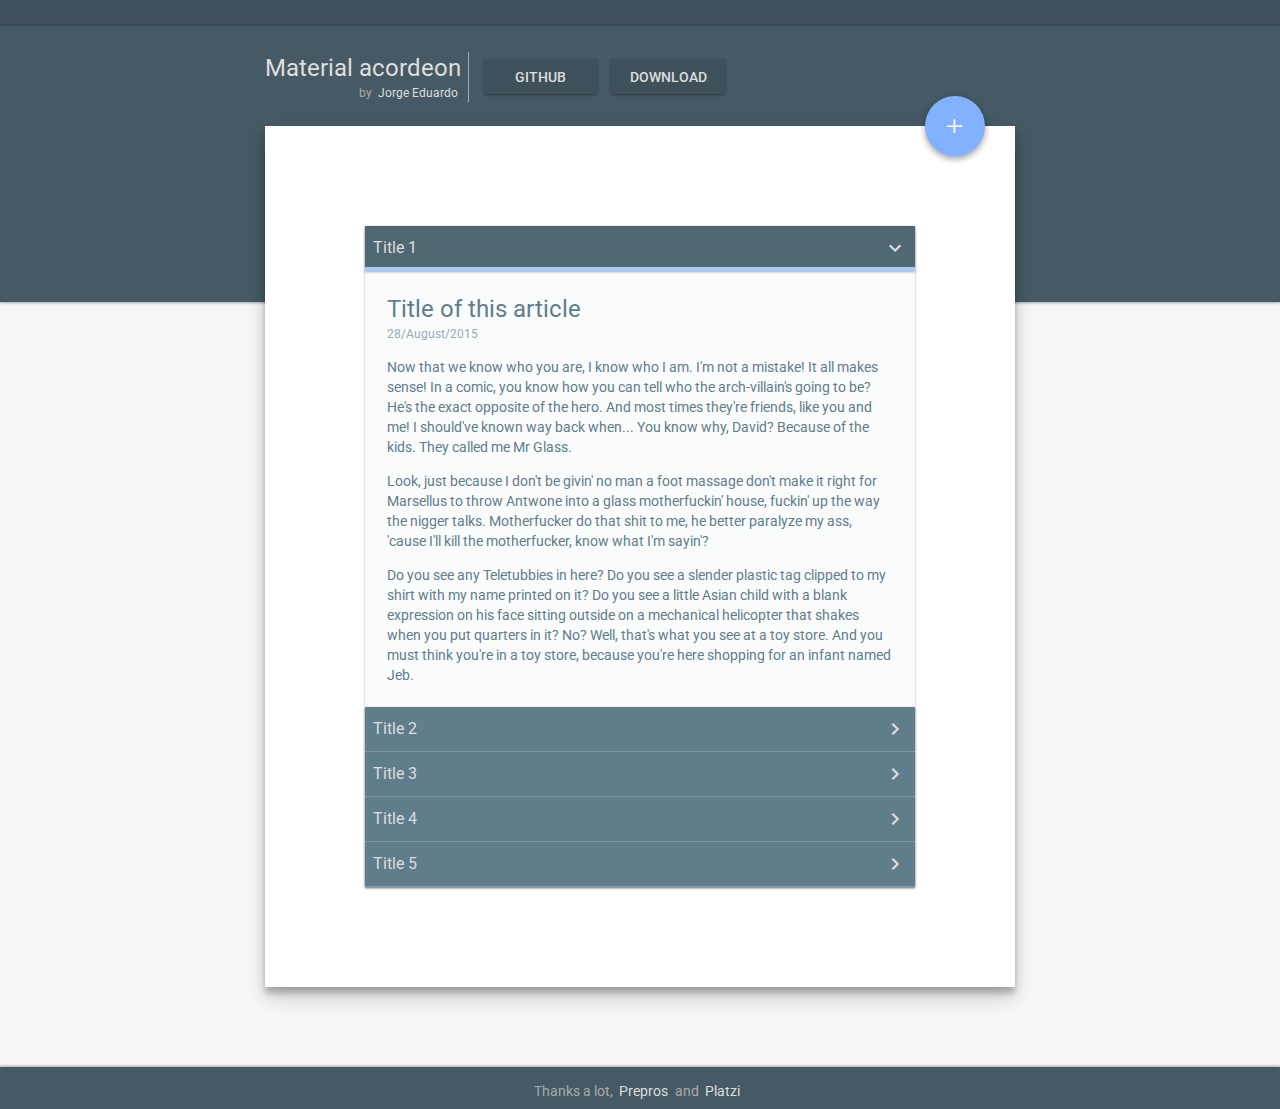
==== commit 6b12a671: "Refactoring del código" ====
--- a/index.html
+++ b/index.html
@@ -1,2 +1,2 @@
-<!DOCTYPE html><html lang="es"><head><meta charset="UTF-8"/><meta name="description" content="Acordeon web echo con únicamente CSS."/><meta name="viewport" content="width=device-width, initial-scale=1, maximum-scale=1"/><title>Material design acordeon</title><link rel="shortcut icon" href="./public/images/favicon.ico"/><style>/* normalize.css v3.0.3 | MIT License | github.com/necolas/normalize.css */
-html{-ms-text-size-adjust:100%;-webkit-text-size-adjust:100%;font-family:sans-serif;font-size:16px;font-family:'Roboto',Arial,Calibri}body{background-color:#f5f7f8;margin:0}article,aside,details,figcaption,figure,footer,header,hgroup,main,menu,nav,section,summary{display:block}audio,canvas,progress,video{display:inline-block;vertical-align:baseline}audio:not([controls]){display:none;height:0}[hidden],template{display:none}a{background-color:transparent;}a:active,a:hover{outline:0}abbr[title]{border-bottom:1px dotted}b,strong{font-weight:bold}dfn{font-style:italic}h1{font-size:2em;margin:.67em 0}mark{background:#ff0;color:#000}small{font-size:80%}sub,sup{font-size:75%;line-height:0;position:relative;vertical-align:baseline}sup{top:-.5em}sub{bottom:-.25em}img{border:0}svg:not(:root){overflow:hidden}figure{margin:1em 40px}hr{-webkit-box-sizing:content-box;-moz-box-sizing:content-box;box-sizing:content-box;height:0}pre{overflow:auto}code,kbd,pre,samp{font-family:monospace,monospace;font-size:1em}button,input,optgroup,select,textarea{color:inherit;font:inherit;margin:0}button{overflow:visible}button,select{text-transform:none}button,html input[type="button"],input[type="reset"],input[type="submit"]{-webkit-appearance:button;cursor:pointer}button[disabled],html input[disabled]{cursor:default}button::-moz-focus-inner,input::-moz-focus-inner{border:0;padding:0}input{line-height:normal}input[type="checkbox"],input[type="radio"]{-webkit-box-sizing:border-box;-moz-box-sizing:border-box;box-sizing:border-box;padding:0}input[type="number"]::-webkit-inner-spin-button,input[type="number"]::-webkit-outer-spin-button{height:auto}input[type="search"]{-webkit-appearance:textfield;-webkit-box-sizing:content-box;-moz-box-sizing:content-box;box-sizing:content-box}input[type="search"]::-webkit-search-cancel-button,input[type="search"]::-webkit-search-decoration{-webkit-appearance:none}fieldset{border:1px solid #c0c0c0;margin:0 2px;padding:.35em .625em .75em}legend{border:0;padding:0}textarea{overflow:auto}optgroup{font-weight:bold}table{border-collapse:collapse;border-spacing:0}td,th{padding:0}button{-webkit-appearance:none;-webkit-tap-highlight-color:rgba(0,0,0,0);border:none;outline:none;-ms-touch-action:none;touch-action:none}img{height:auto;max-width:100%}.U-material-wrapper{background-color:#fff;margin:-11em auto 5em auto;-webkit-box-shadow:0 10px 20px rgba(0,0,0,0.19),0 6px 6px rgba(0,0,0,0.23);box-shadow:0 10px 20px rgba(0,0,0,0.19),0 6px 6px rgba(0,0,0,0.23);padding:100px;position:relative;width:550px;z-index:50}@media screen and (max-width:760px){.U-material-wrapper{padding:50px 5%;width:70%}}@media screen and (max-width:570px){.U-material-wrapper{margin:-8em auto 0 auto;padding:25px 5%;width:90%}}.U-header-text{display:block;margin:0;text-align:right}@media screen and (max-width:570px){.U-header-text{text-align:center}}.U-animated-link::before,.U-animated-link::after{background-color:#3e515a;content:'';display:block;height:50%;-webkit-box-shadow:0 1px 3px rgba(0,0,0,0.12),0 1px 2px rgba(0,0,0,0.24);box-shadow:0 1px 3px rgba(0,0,0,0.12),0 1px 2px rgba(0,0,0,0.24);position:absolute;-webkit-transition:all .2s ease-in-out;transition:all .2s ease-in-out;width:0;z-index:-1}.U-animated-link::before{-webkit-border-radius:.125em .125em 0 0;border-radius:.125em .125em 0 0;top:0;left:0}.U-animated-link::after{-webkit-border-radius:0 0 .125em .125em;border-radius:0 0 .125em .125em;bottom:0;right:0}.U-animated-link:hover::after,.U-animated-link:hover::before{width:100%}.header{background:#455a64;height:15.625em;-webkit-box-shadow:0 1px 3px rgba(0,0,0,0.12),0 1px 2px rgba(0,0,0,0.24);box-shadow:0 1px 3px rgba(0,0,0,0.12),0 1px 2px rgba(0,0,0,0.24);padding:3.25em 0 0 0;position:relative;width:100%;}.header::after{background-color:#3e515a;content:'';height:1.5em;left:0;-webkit-box-shadow:0 1px 3px rgba(0,0,0,0.12),0 1px 2px rgba(0,0,0,0.24);box-shadow:0 1px 3px rgba(0,0,0,0.12),0 1px 2px rgba(0,0,0,0.24);position:absolute;top:0;width:100%}.header-wrapper{margin:0 auto;text-align:left;width:750px}.header__info{-webkit-box-sizing:border-box;-moz-box-sizing:border-box;box-sizing:border-box;display:inline-block;height:50px;padding:0 .5em 0 0;position:relative;vertical-align:top;}.header__info::after{border-right:1px solid #aaa;content:'';height:100%;position:absolute;right:0;top:0}.header__title{color:#dedede;font-size:24px;font-weight:400;line-height:32px}.header__autor{color:#aaa;font-size:12px;font-weight:400;line-height:18px}.header__link{color:#dedede;margin-left:.25em;padding:.1em .25em;position:relative;text-decoration:none;z-index:10}@media screen and (max-width:760px){.header-wrapper{width:80%}}@media screen and (max-width:570px){.header-wrapper{width:100%}.header__info{display:block;margin-bottom:.5em;width:100%;}.header__info::after{border:none}.header__title{margin-bottom:.25em}.header__autor{margin-bottom:.25em}}.nav{display:inline-block;margin-left:.5em;height:50px;}.nav__btn{background-color:#3e515a;-webkit-border-radius:.125em;border-radius:.125em;color:#dedede;display:inline-block;margin:6.8125px .5em 0 .5em;-webkit-box-shadow:0 1px 3px rgba(0,0,0,0.12),0 1px 2px rgba(0,0,0,0.24);box-shadow:0 1px 3px rgba(0,0,0,0.12),0 1px 2px rgba(0,0,0,0.24);font-size:14px;font-weight:500;line-height:20px;text-transform:uppercase;padding:.55em;text-align:center;text-decoration:none;-webkit-transition:all .3s ease;transition:all .3s ease;width:7em;}.nav__btn:hover{background-color:#4c636e;-webkit-box-shadow:0 3px 6px rgba(0,0,0,0.16),0 3px 6px rgba(0,0,0,0.23);box-shadow:0 3px 6px rgba(0,0,0,0.16),0 3px 6px rgba(0,0,0,0.23)}@media screen and (max-width:570px){.nav{display:block;margin:0;text-align:center;width:100%}}.acordeon{-webkit-box-shadow:0 1px 3px rgba(0,0,0,0.12),0 1px 2px rgba(0,0,0,0.24);box-shadow:0 1px 3px rgba(0,0,0,0.12),0 1px 2px rgba(0,0,0,0.24);}.acordeon-item{display:block;}.acordeon-item__label{background-color:#607d8b;border-bottom:solid 1px #859ca6;color:#dedede;cursor:pointer;display:block;font-size:16px;font-weight:400;line-height:28px;padding:.5em;-webkit-transition:all .5s ease;transition:all .5s ease;}.acordeon-item__label:hover{background-color:#506873}.acordeon-item__label::after{-moz-osx-font-smoothing:grayscale;-webkit-font-smoothing:antialiased;content:'\e61f';float:right;font-family:'Material-icon';font-size:1.5rem;-webkit-transition:all .5s ease;transition:all .5s ease}.acordeon-item__label::before{background-color:#82b1ff;bottom:0;content:'';display:block;height:4px;position:absolute;right:0;-webkit-transition:all .2s linear;transition:all .2s linear;width:0}.acordeon-item__label:hover::before{width:100%}.acordeon-item__input{display:none;}.acordeon-item__input:checked + .ripple-parent > .acordeon-item__label{background-color:#506873}.acordeon-item__input:checked + .ripple-parent > .acordeon-item__label::before{background-color:#a8c8ff;left:0;width:100%}.acordeon-item__input:checked + .ripple-parent > .acordeon-item__label::after{-webkit-transform:rotate(90deg);-ms-transform:rotate(90deg);transform:rotate(90deg)}.post{background-color:#fafbfb;color:#607d8b;height:0;opacity:0;overflow:hidden;padding:0;-webkit-transform:scale(0);-ms-transform:scale(0);transform:scale(0);-webkit-transition:padding .4s ease,-webkit-transform .55s ease,opacity .55s ease-in-out .2s;transition:padding .4s ease,transform .55s ease,opacity .55s ease-in-out .2s;visibility:hidden;width:100%;}.post__image{-webkit-border-radius:2px 2px 0 0;border-radius:2px 2px 0 0;opacity:.9;width:100%}.post__content{padding:4%}.post__title{margin:0;font-size:24px;font-weight:400;line-height:32px}.post__date{color:#95abb6;margin:0;font-size:12px;font-weight:400;line-height:18px}.post__paragraph{margin:1em 0 0 0;font-size:14px;font-weight:400;line-height:20px}.acordeon-item__input:checked + .ripple-parent + .post{height:auto;opacity:1;padding:0;-webkit-transform:scale(1);-ms-transform:scale(1);transform:scale(1);visibility:visible}@media screen and (max-width:600px){.post{font-size:1.1rem;line-height:1.6rem}}.mobile{background-color:#82b1ff;-webkit-border-radius:50%;border-radius:50%;color:#fff;height:3.75em;-webkit-box-shadow:0 3px 6px rgba(0,0,0,0.16),0 3px 6px rgba(0,0,0,0.23);box-shadow:0 3px 6px rgba(0,0,0,0.16),0 3px 6px rgba(0,0,0,0.23);overflow:hidden;position:absolute;right:1.875em;text-align:center;top:-1.875em;-webkit-transition:all .3s linear;transition:all .3s linear;width:3.75em;z-index:1;}.mobile:hover{background-color:#95bdff;-webkit-box-shadow:0 10px 20px rgba(0,0,0,0.19),0 6px 6px rgba(0,0,0,0.23);box-shadow:0 10px 20px rgba(0,0,0,0.19),0 6px 6px rgba(0,0,0,0.23)}.mobile__checkbox{display:none}.mobile__label{cursor:pointer;display:inline-block;font-size:1.75rem;font-weight:300;height:100%;line-height:60px;text-align:center;-webkit-transform:rotate(-90deg);-ms-transform:rotate(-90deg);transform:rotate(-90deg);-webkit-transition:all .3s linear .4s;transition:all .3s linear .4s;width:100%;}.mobile__checkbox:checked + .mobile__label{color:rgba(255,255,255,0);cursor:auto;-webkit-transform:rotate(0);-ms-transform:rotate(0);transform:rotate(0)}.mobile__qr-image{bottom:14%;left:0;opacity:0;position:absolute;-webkit-transform:scale(.5);-ms-transform:scale(.5);transform:scale(.5);visibility:hidden;width:100%;z-index:50;}.mobile__checkbox:checked + .mobile__label + .mobile__qr-image{-webkit-animation:mobile__qr-image .2s linear 1.2s 1 normal forwards;animation:mobile__qr-image .2s linear 1.2s 1 normal forwards}@media screen and (max-width:600px){.mobile,.mobile--active{display:none}}.footer{background-color:#455a64;-webkit-box-shadow:0 -1px 3px rgba(0,0,0,0.12),0 -1px 2px rgba(0,0,0,0.24);box-shadow:0 -1px 3px rgba(0,0,0,0.12),0 -1px 2px rgba(0,0,0,0.24);color:#aaa;height:1em;margin:3em 0 0 0;padding:1em 0;text-align:center;width:100%;font-size:14px;font-weight:400;line-height:20px;}.footer__text{margin:0}.footer__link{color:#dedede;margin:0 .1em;padding:0 .35em;position:relative;text-decoration:none;z-index:10}</style></head><body><header class="header"><div class="header-wrapper"><div class="header__info"><h1 class="header__title U-header-text">Material acordeon</h1><h2 class="header__autor U-header-text">by<a href="https://www.twitter.com/JorgeBarron28" title="Jorge Eduardo" target="_blank" class="header__link U-animated-link">Jorge Eduardo</a></h2></div><nav class="nav"><a href="http://www.github.com/jorge8168711/Css-Acordeon" title="GitHub" target="_blank" class="nav__btn">GitHub</a><a href="http://www.github.com/jorge8168711/Css-Acordeon/archive/master.zip" title="Download" target="_blank" class="nav__btn">Download</a></nav></div></header><section class="U-material-wrapper"><section id="mobile" class="mobile"><input id="mobile-checkbox" type="checkbox" class="mobile__checkbox"/><label id="mobileBtn" data-inkColor="rgba(255,255,255, .5)" for="mobile-checkbox" title="see me on your phone" class="ripple mobile__label ">+</label><img src="public/images/qrcode.png" alt="qr-code" class="mobile__qr-image"/></section><div class="acordeon"><div class="acordeon-item"><input id="input-1" type="radio" name="acordeon-input" checked="true" class="acordeon-item__input"/><div class="ripple-parent"><label data-inkColor="rgba(255,255,255, .3)" for="input-1" class="ripple acordeon-item__label">Title 1</label></div><article class="post"><div class="post__content"><h2 class="post__title">Title of this fucking article</h2><h4 class="post__date">28/August/2015</h4><p class="post__paragraph">Now that we know who you are, I know who I am. I'm not a mistake! It all makes sense! In a comic, you know how you can tell who the arch-villain's going to be? He's the exact opposite of the hero. And most times they're friends, like you and me! I should've known way back when... You know why, David? Because of the kids. They called me Mr Glass.</p><p class="post__paragraph">Look, just because I don't be givin' no man a foot massage don't make it right for Marsellus to throw Antwone into a glass motherfuckin' house, fuckin' up the way the nigger talks. Motherfucker do that shit to me, he better paralyze my ass, 'cause I'll kill the motherfucker, know what I'm sayin'?</p><p class="post__paragraph">Do you see any Teletubbies in here? Do you see a slender plastic tag clipped to my shirt with my name printed on it? Do you see a little Asian child with a blank expression on his face sitting outside on a mechanical helicopter that shakes when you put quarters in it? No? Well, that's what you see at a toy store. And you must think you're in a toy store, because you're here shopping for an infant named Jeb.</p></div></article></div><div class="acordeon-item"><input id="input-2" type="radio" name="acordeon-input" class="acordeon-item__input"/><div class="ripple-parent"><label data-inkColor="rgba(255,255,255, .3)" for="input-2" class="ripple acordeon-item__label">Title 2</label></div><article class="post"><img src="./public/images/img1.jpg" alt="Article Image" class="post__image"/><div class="post__content"><h2 class="post__title">Title of this other fucking article</h2><h4 class="post__date">28/August/2015</h4><p class="post__paragraph">Now that we know who you are, I know who I am. I'm not a mistake! It all makes sense! In a comic, you know how you can tell who the arch-villain's going to be? He's the exact opposite of the hero. And most times they're friends, like you and me! I should've known way back when... You know why, David? Because of the kids. They called me Mr Glass.</p><p class="post__paragraph">Do you see any Teletubbies in here? Do you see a slender plastic tag clipped to my shirt with my name printed on it? Do you see a little Asian child with a blank expression on his face sitting outside on a mechanical helicopter that shakes when you put quarters in it? No? Well, that's what you see at a toy store. And you must think you're in a toy store, because you're here shopping for an infant named Jeb.</p></div></article></div><div class="acordeon-item"><input id="input-3" type="radio" name="acordeon-input" class="acordeon-item__input"/><div class="ripple-parent"><label data-inkColor="rgba(255,255,255, .3)" for="input-3" class="ripple acordeon-item__label">Title 3</label></div><article class="post"><img src="./public/images/img2.jpg" alt="Article Image" class="post__image"/><div class="post__content"><h2 class="post__title">Title of this great fucking article</h2><h4 class="post__date">28/August/2015</h4><p class="post__paragraph">Well, the way they make shows is, they make one show. That show's called a pilot. Then they show that show to the people who make shows, and on the strength of that one show they decide if they're going to make more shows. Some pilots get picked and become television programs. Some don't, become nothing. She starred in one of the ones that became nothing.</p></div></article></div><div class="acordeon-item"><input id="input-4" type="radio" name="acordeon-input" class="acordeon-item__input"/><div class="ripple-parent"><label data-inkColor="rgba(255,255,255, .3)" for="input-4" class="ripple acordeon-item__label">Title 4</label></div><article class="post"><img src="./public/images/img1.jpg" alt="Article Image" class="post__image"/><div class="post__content"><h2 class="post__title">Title of this damn article</h2><h4 class="post__date">28/August/2015</h4><p class="post__paragraph">Now that we know who you are, I know who I am. I'm not a mistake! It all makes sense! In a comic, you know how you can tell who the arch-villain's going to be? He's the exact opposite of the hero. And most times they're friends, like you and me! I should've known way back when... You know why, David? Because of the kids. They called me Mr Glass.</p><p class="post__paragraph">My money's in that office, right? If she start giving me some bullshit about it ain't there, and we got to go someplace else and get it, I'm gonna shoot you in the head then and there. Then I'm gonna shoot that bitch in the kneecaps, find out where my goddamn money is. She gonna tell me too. Hey, look at me when I'm talking to you, motherfucker. You listen: we go in there, and that nigga Winston or anybody else is in there, you the first motherfucker to get shot. You understand?</p></div></article></div><div class="acordeon-item"><input id="input-5" type="radio" name="acordeon-input" class="acordeon-item__input"/><div class="ripple-parent"><label data-inkColor="rgba(255,255,255, .3)" for="input-5" class="ripple acordeon-item__label">Title 5</label></div><article class="post"><img src="./public/images/img1.jpg" alt="Article Image" class="post__image"/><div class="post__content"><h2 class="post__title">Title of this damn fucking article</h2><h4 class="post__date">28/August/2015</h4><p class="post__paragraph">The path of the righteous man is beset on all sides by the iniquities of the selfish and the tyranny of evil men. Blessed is he who, in the name of charity and good will, shepherds the weak through the valley of darkness, for he is truly his brother's keeper and the finder of lost children. And I will strike down upon thee with great vengeance and furious anger those who would attempt to poison and destroy My brothers. And you will know My name is the Lord when I lay My vengeance upon thee.</p><p class="post__paragraph">The path of the righteous man is beset on all sides by the iniquities of the selfish and the tyranny of evil men. Blessed is he who, in the name of charity and good will, shepherds the weak through the valley of darkness, for he is truly his brother's keeper and the finder of lost children. And I will strike down upon thee with great vengeance and furious anger those who would attempt to poison and destroy My brothers. And you will know My name is the Lord when I lay My vengeance upon thee.</p></div></article></div></div></section><footer class="footer"><p class="footer__text">Thanks a lot,<a href="http://www.prepros.io" title="Prepros" target="_blank" class="U-animated-link footer__link">Prepros</a>and<a href="http://www.platzi.com" title="Platzi" target="_blank" class="U-animated-link footer__link">Platzi</a></p></footer><link rel="stylesheet" type="text/css" href="./public/css/index.min.css"/><script type="text/javascript" src="https://ajax.googleapis.com/ajax/libs/jquery/2.1.3/jquery.min.js"></script><script type="text/javascript" src="./public/js/index.min.js"></script></body></html>+<!DOCTYPE html><html lang="es"><head><meta charset="UTF-8"/><meta name="description" content="Acordeon web basado en los guidelines de material design."/><meta name="viewport" content="width=device-width, initial-scale=1, maximum-scale=1"/><title>Material acordeon</title><link rel="shortcut icon" href="./public/images/icon.ico"/><style>/* normalize.css v3.0.3 | MIT License | github.com/necolas/normalize.css */
+html{-ms-text-size-adjust:100%;-webkit-text-size-adjust:100%;font-family:sans-serif;font-size:16px;font-family:'Roboto',Arial,Calibri}body{background-color:#f5f7f8;margin:0}article,aside,details,figcaption,figure,footer,header,hgroup,main,menu,nav,section,summary{display:block}audio,canvas,progress,video{display:inline-block;vertical-align:baseline}audio:not([controls]){display:none;height:0}[hidden],template{display:none}a{background-color:transparent;}a:active,a:hover{outline:0}abbr[title]{border-bottom:1px dotted}b,strong{font-weight:bold}dfn{font-style:italic}h1{font-size:2em;margin:.67em 0}mark{background:#ff0;color:#000}small{font-size:80%}sub,sup{font-size:75%;line-height:0;position:relative;vertical-align:baseline}sup{top:-.5em}sub{bottom:-.25em}img{border:0}svg:not(:root){overflow:hidden}figure{margin:1em 40px}hr{-webkit-box-sizing:content-box;box-sizing:content-box;height:0}pre{overflow:auto}code,kbd,pre,samp{font-family:monospace,monospace;font-size:1em}button,input,optgroup,select,textarea{color:inherit;font:inherit;margin:0}button{overflow:visible}button,select{text-transform:none}button,html input[type="button"],input[type="reset"],input[type="submit"]{-webkit-appearance:button;cursor:pointer}button[disabled],html input[disabled]{cursor:default}button::-moz-focus-inner,input::-moz-focus-inner{border:0;padding:0}input{line-height:normal}input[type="checkbox"],input[type="radio"]{-webkit-box-sizing:border-box;box-sizing:border-box;padding:0}input[type="number"]::-webkit-inner-spin-button,input[type="number"]::-webkit-outer-spin-button{height:auto}input[type="search"]{-webkit-appearance:textfield;-webkit-box-sizing:content-box;box-sizing:content-box}input[type="search"]::-webkit-search-cancel-button,input[type="search"]::-webkit-search-decoration{-webkit-appearance:none}fieldset{border:1px solid #c0c0c0;margin:0 2px;padding:.35em .625em .75em}legend{border:0;padding:0}textarea{overflow:auto}optgroup{font-weight:bold}table{border-collapse:collapse;border-spacing:0}td,th{padding:0}button{-webkit-appearance:none;-webkit-tap-highlight-color:rgba(0,0,0,0);border:none;outline:none;-ms-touch-action:none;touch-action:none}img{height:auto;max-width:100%}.U-material-wrapper{background-color:#fff;margin:-11em auto 5em auto;-webkit-box-shadow:0 10px 20px rgba(0,0,0,0.19),0 6px 6px rgba(0,0,0,0.23);box-shadow:0 10px 20px rgba(0,0,0,0.19),0 6px 6px rgba(0,0,0,0.23);padding:100px;position:relative;width:550px;z-index:50}@media screen and (max-width:760px){.U-material-wrapper{margin:-9em auto 5em auto;padding:50px 5%;width:70%}}@media screen and (max-width:570px){.U-material-wrapper{margin:-8em auto 0 auto;padding:25px 5%;width:90%}}.U-header-text{display:block;margin:0;text-align:right}@media screen and (max-width:570px){.U-header-text{text-align:center}}.U-animated-link::before,.U-animated-link::after{background-color:#3e515a;content:'';display:block;height:50%;-webkit-box-shadow:0 1px 3px rgba(0,0,0,0.12),0 1px 2px rgba(0,0,0,0.24);box-shadow:0 1px 3px rgba(0,0,0,0.12),0 1px 2px rgba(0,0,0,0.24);position:absolute;-webkit-transition:all .2s ease-in-out;transition:all .2s ease-in-out;width:0;z-index:-1}.U-animated-link::before{border-radius:.125em .125em 0 0;top:0;left:0}.U-animated-link::after{border-radius:0 0 .125em .125em;bottom:0;right:0}.U-animated-link:hover::after,.U-animated-link:hover::before{width:100%}.header{background:#455a64;height:15.625em;-webkit-box-shadow:0 1px 3px rgba(0,0,0,0.12),0 1px 2px rgba(0,0,0,0.24);box-shadow:0 1px 3px rgba(0,0,0,0.12),0 1px 2px rgba(0,0,0,0.24);padding:3.25em 0 0 0;position:relative;width:100%;}.header::after{background-color:#3e515a;content:'';height:1.5em;left:0;-webkit-box-shadow:0 1px 3px rgba(0,0,0,0.12),0 1px 2px rgba(0,0,0,0.24);box-shadow:0 1px 3px rgba(0,0,0,0.12),0 1px 2px rgba(0,0,0,0.24);position:absolute;top:0;width:100%}.header-wrapper{margin:0 auto;text-align:left;width:750px}.header__info{-webkit-box-sizing:border-box;box-sizing:border-box;display:inline-block;height:50px;padding:0 .5em 0 0;position:relative;vertical-align:top;}.header__info::after{border-right:1px solid #aaa;content:'';height:100%;position:absolute;right:0;top:0}.header__title{color:#dedede;font-size:24px;font-weight:400;line-height:32px}.header__autor{color:#aaa;font-size:12px;font-weight:400;line-height:18px}.header__link{color:#dedede;margin-left:.25em;padding:.1em .25em;position:relative;text-decoration:none;-webkit-transition:all .3s ease;transition:all .3s ease;}.header__link:hover{background-color:#3e515a;-webkit-box-shadow:0 1px 3px rgba(0,0,0,0.12),0 1px 2px rgba(0,0,0,0.24);box-shadow:0 1px 3px rgba(0,0,0,0.12),0 1px 2px rgba(0,0,0,0.24);padding-bottom:.3em}@media screen and (max-width:760px){.header-wrapper{width:80%}}@media screen and (max-width:570px){.header-wrapper{width:100%}.header__info{display:block;margin-bottom:.5em;width:100%;}.header__info::after{border:none}.header__title{margin-bottom:.25em}.header__autor{margin-bottom:.25em}}.nav{display:inline-block;margin-left:.5em;height:50px;}.nav__btn{background-color:#3e515a;border-radius:.125em;color:#dedede;display:inline-block;margin:6.8125px .5em 0 .5em;-webkit-box-shadow:0 1px 3px rgba(0,0,0,0.12),0 1px 2px rgba(0,0,0,0.24);box-shadow:0 1px 3px rgba(0,0,0,0.12),0 1px 2px rgba(0,0,0,0.24);font-size:14px;font-weight:500;line-height:20px;text-transform:uppercase;padding:.55em;text-align:center;text-decoration:none;-webkit-transition:all .3s ease;transition:all .3s ease;width:7em;}.nav__btn:hover{background-color:#4c636e;-webkit-box-shadow:0 3px 6px rgba(0,0,0,0.16),0 3px 6px rgba(0,0,0,0.23);box-shadow:0 3px 6px rgba(0,0,0,0.16),0 3px 6px rgba(0,0,0,0.23)}@media screen and (max-width:570px){.nav{display:block;margin:0;text-align:center;width:100%}}.acordeon{background-color:#fff;-webkit-box-shadow:0 1px 3px rgba(0,0,0,0.12),0 1px 2px rgba(0,0,0,0.24);box-shadow:0 1px 3px rgba(0,0,0,0.12),0 1px 2px rgba(0,0,0,0.24);}.acordeon-item{display:block;}.acordeon-item__label{background-color:#607d8b;border-bottom:solid 1px #859ca6;color:#dedede;cursor:pointer;display:block;font-size:16px;font-weight:400;line-height:28px;padding:.5em;-webkit-transition:all .5s ease;transition:all .5s ease;}.acordeon-item__label:hover{background-color:#506873}.acordeon-item__label::after{-moz-osx-font-smoothing:grayscale;-webkit-font-smoothing:antialiased;content:'\e61f';float:right;font-family:'Material-icon';font-size:1.5rem;-webkit-transition:all .5s ease;transition:all .5s ease}.acordeon-item__label::before{background-color:#82b1ff;bottom:0;content:'';display:block;height:4px;position:absolute;right:0;-webkit-transition:all .2s linear;transition:all .2s linear;width:0}.acordeon-item__label:hover::before{width:100%}.acordeon-item__input{display:none;}.acordeon-item__input:checked + .ripple-parent > .acordeon-item__label{background-color:#506873}.acordeon-item__input:checked + .ripple-parent > .acordeon-item__label::before{background-color:#a8c8ff;left:0;width:100%}.acordeon-item__input:checked + .ripple-parent > .acordeon-item__label::after{-webkit-transform:rotate(90deg);-ms-transform:rotate(90deg);transform:rotate(90deg)}.post{background-color:#fafbfb;color:#607d8b;height:0;opacity:0;overflow:hidden;padding:0;-webkit-transform:scale(0);-ms-transform:scale(0);transform:scale(0);-webkit-transition:padding .4s ease,-webkit-transform .55s ease,opacity .55s ease-in-out .2s;transition:padding .4s ease,transform .55s ease,opacity .55s ease-in-out .2s;visibility:hidden;width:100%;}.post__image{border-radius:2px 2px 0 0;opacity:.9;width:100%}.post__content{padding:4%}.post__title{margin:0;font-size:24px;font-weight:400;line-height:32px}.post__date{color:#95abb6;margin:0;font-size:12px;font-weight:400;line-height:18px}.post__paragraph{margin:1em 0 0 0;font-size:14px;font-weight:400;line-height:20px}.acordeon-item__input:checked + .ripple-parent + .post{height:auto;opacity:1;padding:0;-webkit-transform:scale(1);-ms-transform:scale(1);transform:scale(1);visibility:visible}@media screen and (max-width:600px){.post{font-size:1.1rem;line-height:1.6rem}}.mobile{background-color:#82b1ff;border-radius:50%;color:#fff;height:3.75em;-webkit-box-shadow:0 3px 6px rgba(0,0,0,0.16),0 3px 6px rgba(0,0,0,0.23);box-shadow:0 3px 6px rgba(0,0,0,0.16),0 3px 6px rgba(0,0,0,0.23);overflow:hidden;position:absolute;right:1.875em;text-align:center;top:-1.875em;-webkit-transition:all .3s ease;transition:all .3s ease;width:3.75em;z-index:100;}.mobile:hover{background-color:#95bdff;-webkit-box-shadow:0 10px 20px rgba(0,0,0,0.19),0 6px 6px rgba(0,0,0,0.23);box-shadow:0 10px 20px rgba(0,0,0,0.19),0 6px 6px rgba(0,0,0,0.23)}.mobile__checkbox{display:none}.mobile__label{cursor:pointer;display:inline-block;font-size:1.75rem;font-weight:300;height:100%;line-height:60px;position:relative;text-align:center;-webkit-transform:rotate(-90deg);-ms-transform:rotate(-90deg);transform:rotate(-90deg);-webkit-transition:all .3s linear .4s;transition:all .3s linear .4s;width:100%;}.mobile__checkbox:checked + .mobile__label{color:rgba(255,255,255,0);cursor:auto;-webkit-transform:rotate(0);-ms-transform:rotate(0);transform:rotate(0)}.mobile__qr-image{bottom:14%;left:0;opacity:0;position:absolute;-webkit-transform:scale(.5);-ms-transform:scale(.5);transform:scale(.5);visibility:hidden;width:100%;z-index:500;}.mobile__checkbox:checked + .mobile__label + .mobile__qr-image{-webkit-animation:mobile__qr-image .2s ease .8s 1 normal forwards;animation:mobile__qr-image .2s ease .8s 1 normal forwards}@media screen and (max-width:600px){.mobile,.mobile--active{display:none}}.footer{background-color:#455a64;-webkit-box-shadow:0 -1px 3px rgba(0,0,0,0.12),0 -1px 2px rgba(0,0,0,0.24);box-shadow:0 -1px 3px rgba(0,0,0,0.12),0 -1px 2px rgba(0,0,0,0.24);color:#aaa;height:1em;margin:3em 0 0 0;padding:1em 0;text-align:center;width:100%;font-size:14px;font-weight:400;line-height:20px;}.footer__text{margin:0}.footer__link{color:#dedede;margin:0 .1em;padding:0 .35em;position:relative;text-decoration:none;z-index:10}</style></head><body><header class="header"><div class="header-wrapper"><div class="header__info"><h1 class="header__title U-header-text">Material acordeon</h1><h2 class="header__autor U-header-text">by<a href="https://www.twitter.com/JorgeBarron28" title="Jorge Eduardo" target="_blank" class="header__link">Jorge Eduardo</a></h2></div><nav class="nav"><a href="http://www.github.com/jorge8168711/Css-Acordeon" title="GitHub" target="_blank" class="nav__btn">GitHub</a><a href="http://www.github.com/jorge8168711/Css-Acordeon/archive/master.zip" title="Download" target="_blank" class="nav__btn">Download</a></nav></div></header><section class="U-material-wrapper"><section id="mobile" class="mobile"><input id="mobile-checkbox" type="checkbox" class="mobile__checkbox"/><label id="mobileBtn" data-inkColor="rgba(255,255,255, .5)" for="mobile-checkbox" title="see me on your phone" class="ripple mobile__label">+</label><img src="public/images/qrcode.png" alt="qr-code" class="mobile__qr-image"/></section><div class="acordeon"><div class="acordeon-item"><input id="input-1" type="radio" name="acordeon-input" checked="true" class="acordeon-item__input"/><div class="ripple-parent"><label data-inkColor="rgba(255,255,255, .4)" for="input-1" class="ripple acordeon-item__label">Title 1</label></div><article class="post"><div class="post__content"><h2 class="post__title">Title of this article</h2><h4 class="post__date">28/August/2015</h4><p class="post__paragraph">Now that we know who you are, I know who I am. I'm not a mistake! It all makes sense! In a comic, you know how you can tell who the arch-villain's going to be? He's the exact opposite of the hero. And most times they're friends, like you and me! I should've known way back when... You know why, David? Because of the kids. They called me Mr Glass.</p><p class="post__paragraph">Look, just because I don't be givin' no man a foot massage don't make it right for Marsellus to throw Antwone into a glass motherfuckin' house, fuckin' up the way the nigger talks. Motherfucker do that shit to me, he better paralyze my ass, 'cause I'll kill the motherfucker, know what I'm sayin'?</p><p class="post__paragraph">Do you see any Teletubbies in here? Do you see a slender plastic tag clipped to my shirt with my name printed on it? Do you see a little Asian child with a blank expression on his face sitting outside on a mechanical helicopter that shakes when you put quarters in it? No? Well, that's what you see at a toy store. And you must think you're in a toy store, because you're here shopping for an infant named Jeb.</p></div></article></div><div class="acordeon-item"><input id="input-2" type="radio" name="acordeon-input" class="acordeon-item__input"/><div class="ripple-parent"><label data-inkColor="rgba(255,255,255, .4)" for="input-2" class="ripple acordeon-item__label">Title 2</label></div><article class="post"><img src="./public/images/img1.jpg" alt="Article Image" class="post__image"/><div class="post__content"><h2 class="post__title">Title of this other article</h2><h4 class="post__date">28/August/2015</h4><p class="post__paragraph">Now that we know who you are, I know who I am. I'm not a mistake! It all makes sense! In a comic, you know how you can tell who the arch-villain's going to be? He's the exact opposite of the hero. And most times they're friends, like you and me! I should've known way back when... You know why, David? Because of the kids. They called me Mr Glass.</p><p class="post__paragraph">Do you see any Teletubbies in here? Do you see a slender plastic tag clipped to my shirt with my name printed on it? Do you see a little Asian child with a blank expression on his face sitting outside on a mechanical helicopter that shakes when you put quarters in it? No? Well, that's what you see at a toy store. And you must think you're in a toy store, because you're here shopping for an infant named Jeb.</p></div></article></div><div class="acordeon-item"><input id="input-3" type="radio" name="acordeon-input" class="acordeon-item__input"/><div class="ripple-parent"><label data-inkColor="rgba(255,255,255, .4)" for="input-3" class="ripple acordeon-item__label">Title 3</label></div><article class="post"><img src="./public/images/img2.jpg" alt="Article Image" class="post__image"/><div class="post__content"><h2 class="post__title">Title of this great article</h2><h4 class="post__date">28/August/2015</h4><p class="post__paragraph">Well, the way they make shows is, they make one show. That show's called a pilot. Then they show that show to the people who make shows, and on the strength of that one show they decide if they're going to make more shows. Some pilots get picked and become television programs. Some don't, become nothing. She starred in one of the ones that became nothing.</p></div></article></div><div class="acordeon-item"><input id="input-4" type="radio" name="acordeon-input" class="acordeon-item__input"/><div class="ripple-parent"><label data-inkColor="rgba(255,255,255, .4)" for="input-4" class="ripple acordeon-item__label">Title 4</label></div><article class="post"><img src="./public/images/img1.jpg" alt="Article Image" class="post__image"/><div class="post__content"><h2 class="post__title">Title of this damn article</h2><h4 class="post__date">28/August/2015</h4><p class="post__paragraph">Now that we know who you are, I know who I am. I'm not a mistake! It all makes sense! In a comic, you know how you can tell who the arch-villain's going to be? He's the exact opposite of the hero. And most times they're friends, like you and me! I should've known way back when... You know why, David? Because of the kids. They called me Mr Glass.</p><p class="post__paragraph">My money's in that office, right? If she start giving me some bullshit about it ain't there, and we got to go someplace else and get it, I'm gonna shoot you in the head then and there. Then I'm gonna shoot that bitch in the kneecaps, find out where my goddamn money is. She gonna tell me too. Hey, look at me when I'm talking to you, motherfucker. You listen: we go in there, and that nigga Winston or anybody else is in there, you the first motherfucker to get shot. You understand?</p></div></article></div><div class="acordeon-item"><input id="input-5" type="radio" name="acordeon-input" class="acordeon-item__input"/><div class="ripple-parent"><label data-inkColor="rgba(255,255,255, .4)" for="input-5" class="ripple acordeon-item__label">Title 5</label></div><article class="post"><img src="./public/images/img1.jpg" alt="Article Image" class="post__image"/><div class="post__content"><h2 class="post__title">Title of this article</h2><h4 class="post__date">28/August/2015</h4><p class="post__paragraph">The path of the righteous man is beset on all sides by the iniquities of the selfish and the tyranny of evil men. Blessed is he who, in the name of charity and good will, shepherds the weak through the valley of darkness, for he is truly his brother's keeper and the finder of lost children. And I will strike down upon thee with great vengeance and furious anger those who would attempt to poison and destroy My brothers. And you will know My name is the Lord when I lay My vengeance upon thee.</p><p class="post__paragraph">The path of the righteous man is beset on all sides by the iniquities of the selfish and the tyranny of evil men. Blessed is he who, in the name of charity and good will, shepherds the weak through the valley of darkness, for he is truly his brother's keeper and the finder of lost children. And I will strike down upon thee with great vengeance and furious anger those who would attempt to poison and destroy My brothers. And you will know My name is the Lord when I lay My vengeance upon thee.</p></div></article></div></div></section><footer class="footer"><p class="footer__text">Thanks a lot,<a href="http://www.prepros.io" title="Prepros" target="_blank" class="U-animated-link footer__link">Prepros</a>and<a href="http://www.platzi.com" title="Platzi" target="_blank" class="U-animated-link footer__link">Platzi</a></p></footer><link rel="stylesheet" type="text/css" href="./public/css/index.min.css"/><script src="https://ajax.googleapis.com/ajax/libs/jquery/2.1.3/jquery.min.js"></script><script src="./public/js/index.min.js"></script></body></html>--- a/public/css/index.min.css
+++ b/public/css/index.min.css
@@ -1,2 +1,2 @@
 @import url("http://fonts.googleapis.com/css?family=Roboto:500,300,300italic,400italic,700,400");
-@font-face{font-family:'Material-icon';src:url("../fonts/Material-icon.eot?-pmbwi1");src:url("../fonts/Material-icon.eot?#iefix-pmbwi1") format('embedded-opentype'),url("../fonts/Material-icon.woff?-pmbwi1") format('woff'),url("../fonts/Material-icon.ttf?-pmbwi1") format('truetype'),url("../fonts/Material-icon.svg?-pmbwi1#Material-icon") format('svg');font-weight:normal;font-style:normal}.mobile--active{background-color:#fff;-webkit-border-radius:2px;border-radius:2px;color:#fff;height:14em;-webkit-box-shadow:0 10px 20px rgba(0,0,0,0.19),0 6px 6px rgba(0,0,0,0.23);box-shadow:0 10px 20px rgba(0,0,0,0.19),0 6px 6px rgba(0,0,0,0.23);overflow:hidden;position:absolute;right:2em;text-align:center;top:2em;-webkit-transition:all .3s linear;transition:all .3s linear;width:10em;z-index:10;}.mobile--active::before{-webkit-animation:mobile--active .2s linear 1s 1 normal forwards;animation:mobile--active .2s linear 1s 1 normal forwards;background-color:#82b1ff;-webkit-border-radius:0 0 2px 2px;border-radius:0 0 2px 2px;bottom:0;content:'Scan the code';display:block;height:14%;left:0;line-height:31.3594px;opacity:0;position:absolute;width:100%;z-index:50}.mobile__label::before{color:#aaa;content:'\e620';cursor:pointer;font-family:'Material-icon';font-size:1.22rem;height:15%;line-height:33.5938px;opacity:0;padding:0 5%;position:absolute;right:2%;text-align:center;top:2%;-webkit-transform:rotate(-90deg);-ms-transform:rotate(-90deg);transform:rotate(-90deg);-webkit-transition:all .3s ease;transition:all .3s ease;visibility:hidden;width:11%;}.mobile__checkbox:checked + .mobile__label::before{-webkit-animation:mobile__label .2s linear .9s 1 normal forwards;animation:mobile__label .2s linear .9s 1 normal forwards}.mobile__label:hover::before{color:#777}@-webkit-keyframes mobile__qr-image{100%{opacity:1;-webkit-transform:scale(1);transform:scale(1);visibility:visible}}@keyframes mobile__qr-image{100%{opacity:1;-webkit-transform:scale(1);transform:scale(1);visibility:visible}}@-webkit-keyframes mobile--active{100%{opacity:1}}@keyframes mobile--active{100%{opacity:1}}@-webkit-keyframes mobile__label{100%{opacity:1;-webkit-transform:rotate(0);transform:rotate(0);visibility:visible}}@keyframes mobile__label{100%{opacity:1;-webkit-transform:rotate(0);transform:rotate(0);visibility:visible}}.ripple{-webkit-tap-highlight-color:rgba(0,0,0,0);-ms-touch-action:none;touch-action:none;}.ripple-parent{-webkit-box-shadow:0 1px 3px rgba(0,0,0,0.12),0 1px 2px rgba(0,0,0,0.24);box-shadow:0 1px 3px rgba(0,0,0,0.12),0 1px 2px rgba(0,0,0,0.24);overflow:hidden;position:relative;z-index:1}.ripple-ink{-webkit-border-radius:50%;border-radius:50%;display:block;position:absolute;-webkit-transform:scale(0);-ms-transform:scale(0);transform:scale(0)}.ripple-ink-animate{-webkit-animation:ripple .7s linear;animation:ripple .7s linear}.ripple::-moz-selection{background-color:rgba(255,255,255,0)}.ripple::selection{background-color:rgba(255,255,255,0)}@media screen and (max-width:570px){.ripple--btn-parent:hover{background-color:#3e515a}}@-webkit-keyframes ripple{100%{opacity:0;-webkit-transform:scale(2.5);transform:scale(2.5)}}@keyframes ripple{100%{opacity:0;-webkit-transform:scale(2.5);transform:scale(2.5)}}+@font-face{font-family:'Material-icon';src:url("../fonts/Material-icon.eot?-pmbwi1");src:url("../fonts/Material-icon.eot?#iefix-pmbwi1") format('embedded-opentype'),url("../fonts/Material-icon.woff?-pmbwi1") format('woff'),url("../fonts/Material-icon.ttf?-pmbwi1") format('truetype'),url("../fonts/Material-icon.svg?-pmbwi1#Material-icon") format('svg');font-weight:normal;font-style:normal}.mobile--active{background-color:#fff;border-radius:2px;color:#fff;height:14em;-webkit-box-shadow:0 10px 20px rgba(0,0,0,0.19),0 6px 6px rgba(0,0,0,0.23);box-shadow:0 10px 20px rgba(0,0,0,0.19),0 6px 6px rgba(0,0,0,0.23);overflow:hidden;position:absolute;right:2em;text-align:center;top:2em;-webkit-transition:width .4s ease,height .4s ease,border-radius .4s ease,position .5s ease;transition:width .4s ease,height .4s ease,border-radius .4s ease,position .5s ease;width:10em;z-index:10;}.mobile--active::before{-webkit-animation:mobile--active .2s ease .4s 1 normal forwards;animation:mobile--active .2s ease .4s 1 normal forwards;background-color:#82b1ff;border-radius:0 0 2px 2px;bottom:0;content:'Scan the code';display:block;height:14%;left:0;line-height:31.3594px;opacity:0;position:absolute;width:100%;z-index:500}.mobile__label::before{color:#aaa;content:'\e620';cursor:pointer;font-family:'Material-icon';font-size:1.22rem;height:15%;line-height:33.5938px;opacity:0;padding:0 5%;position:absolute;right:2%;text-align:center;top:2%;-webkit-transform:rotate(-90deg);-ms-transform:rotate(-90deg);transform:rotate(-90deg);-webkit-transition:all .3s ease;transition:all .3s ease;visibility:hidden;width:11%;}.mobile__checkbox:checked + .mobile__label::before{-webkit-animation:mobile__label .2s ease .8s 1 normal forwards;animation:mobile__label .2s ease .8s 1 normal forwards}.mobile__label:hover::before{color:#777}@-webkit-keyframes mobile__qr-image{100%{opacity:1;-webkit-transform:scale(1);transform:scale(1);visibility:visible}}@keyframes mobile__qr-image{100%{opacity:1;-webkit-transform:scale(1);transform:scale(1);visibility:visible}}@-webkit-keyframes mobile--active{100%{opacity:1}}@keyframes mobile--active{100%{opacity:1}}@-webkit-keyframes mobile__label{100%{opacity:1;-webkit-transform:rotate(0);transform:rotate(0);visibility:visible}}@keyframes mobile__label{100%{opacity:1;-webkit-transform:rotate(0);transform:rotate(0);visibility:visible}}.ripple{-webkit-tap-highlight-color:rgba(0,0,0,0);-ms-touch-action:none;touch-action:none;}.ripple-parent{-webkit-box-shadow:0 1px 3px rgba(0,0,0,0.12),0 1px 2px rgba(0,0,0,0.24);box-shadow:0 1px 3px rgba(0,0,0,0.12),0 1px 2px rgba(0,0,0,0.24);overflow:hidden;position:relative;z-index:1}.ripple-ink{border-radius:50%;display:block;position:absolute;-webkit-transform:scale(0);-ms-transform:scale(0);transform:scale(0)}.ripple-ink-animate{-webkit-animation:ripple .7s linear;animation:ripple .7s linear}.ripple::-moz-selection{background-color:rgba(255,255,255,0)}.ripple::selection{background-color:rgba(255,255,255,0)}@-webkit-keyframes ripple{100%{opacity:0;-webkit-transform:scale(2.5);transform:scale(2.5)}}@keyframes ripple{100%{opacity:0;-webkit-transform:scale(2.5);transform:scale(2.5)}}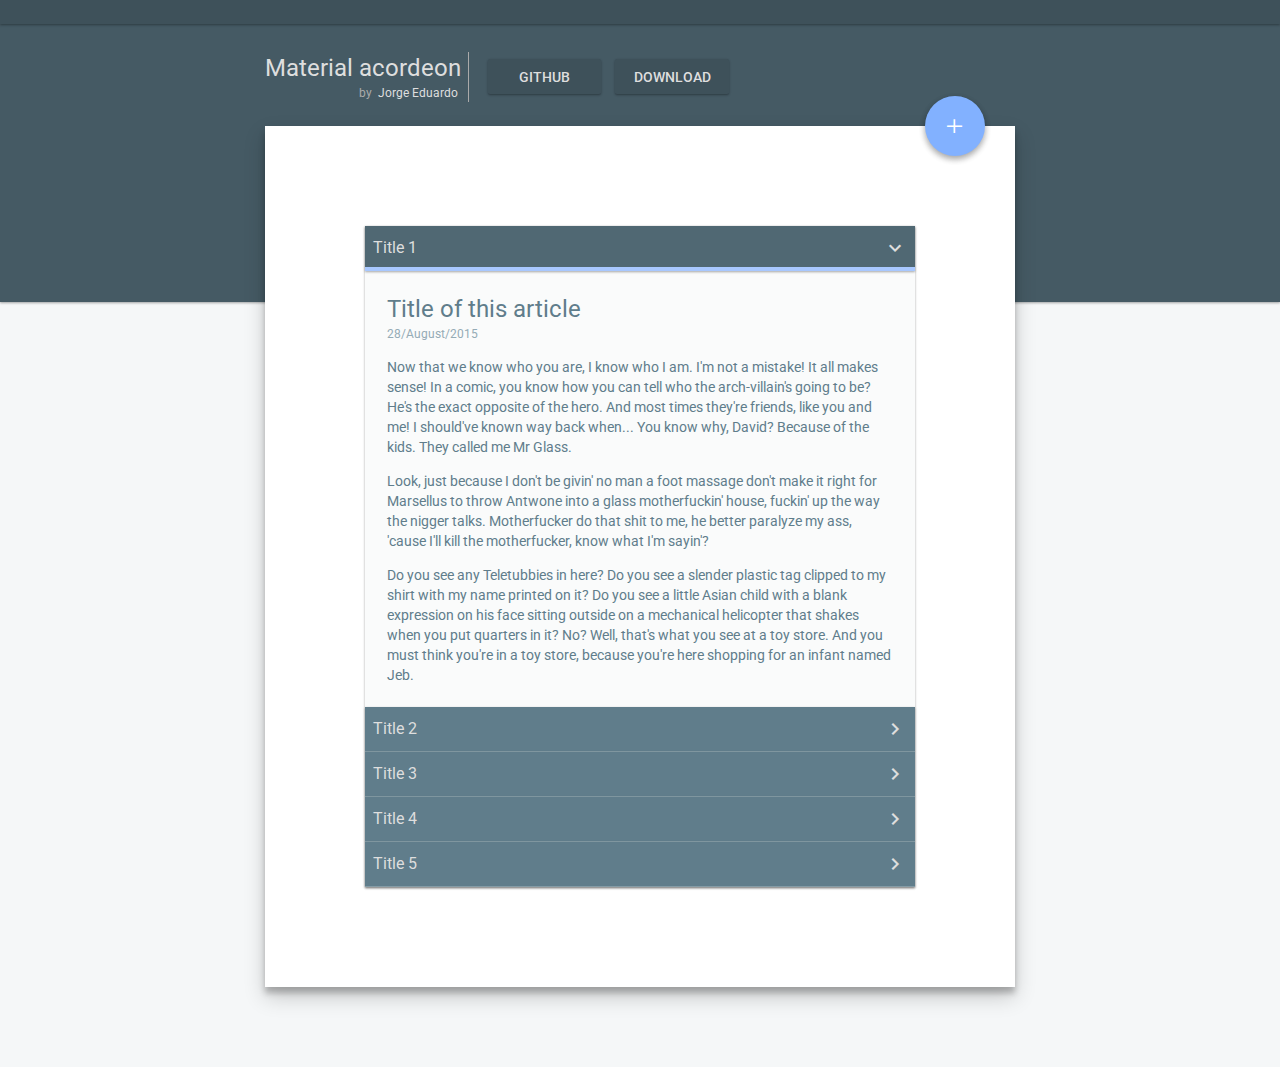
==== commit f36e502e: "Fixed urls" ====
--- a/index.html
+++ b/index.html
@@ -1,2 +1,233 @@
-<!DOCTYPE html><html lang="es"><head><meta charset="UTF-8"/><meta name="description" content="Acordeon web basado en los guidelines de material design."/><meta name="viewport" content="width=device-width, initial-scale=1, maximum-scale=1"/><title>Material acordeon</title><link rel="shortcut icon" href="./public/images/icon.ico"/><style>/* normalize.css v3.0.3 | MIT License | github.com/necolas/normalize.css */
-html{-ms-text-size-adjust:100%;-webkit-text-size-adjust:100%;font-family:sans-serif;font-size:16px;font-family:'Roboto',Arial,Calibri}body{background-color:#f5f7f8;margin:0}article,aside,details,figcaption,figure,footer,header,hgroup,main,menu,nav,section,summary{display:block}audio,canvas,progress,video{display:inline-block;vertical-align:baseline}audio:not([controls]){display:none;height:0}[hidden],template{display:none}a{background-color:transparent;}a:active,a:hover{outline:0}abbr[title]{border-bottom:1px dotted}b,strong{font-weight:bold}dfn{font-style:italic}h1{font-size:2em;margin:.67em 0}mark{background:#ff0;color:#000}small{font-size:80%}sub,sup{font-size:75%;line-height:0;position:relative;vertical-align:baseline}sup{top:-.5em}sub{bottom:-.25em}img{border:0}svg:not(:root){overflow:hidden}figure{margin:1em 40px}hr{-webkit-box-sizing:content-box;box-sizing:content-box;height:0}pre{overflow:auto}code,kbd,pre,samp{font-family:monospace,monospace;font-size:1em}button,input,optgroup,select,textarea{color:inherit;font:inherit;margin:0}button{overflow:visible}button,select{text-transform:none}button,html input[type="button"],input[type="reset"],input[type="submit"]{-webkit-appearance:button;cursor:pointer}button[disabled],html input[disabled]{cursor:default}button::-moz-focus-inner,input::-moz-focus-inner{border:0;padding:0}input{line-height:normal}input[type="checkbox"],input[type="radio"]{-webkit-box-sizing:border-box;box-sizing:border-box;padding:0}input[type="number"]::-webkit-inner-spin-button,input[type="number"]::-webkit-outer-spin-button{height:auto}input[type="search"]{-webkit-appearance:textfield;-webkit-box-sizing:content-box;box-sizing:content-box}input[type="search"]::-webkit-search-cancel-button,input[type="search"]::-webkit-search-decoration{-webkit-appearance:none}fieldset{border:1px solid #c0c0c0;margin:0 2px;padding:.35em .625em .75em}legend{border:0;padding:0}textarea{overflow:auto}optgroup{font-weight:bold}table{border-collapse:collapse;border-spacing:0}td,th{padding:0}button{-webkit-appearance:none;-webkit-tap-highlight-color:rgba(0,0,0,0);border:none;outline:none;-ms-touch-action:none;touch-action:none}img{height:auto;max-width:100%}.U-material-wrapper{background-color:#fff;margin:-11em auto 5em auto;-webkit-box-shadow:0 10px 20px rgba(0,0,0,0.19),0 6px 6px rgba(0,0,0,0.23);box-shadow:0 10px 20px rgba(0,0,0,0.19),0 6px 6px rgba(0,0,0,0.23);padding:100px;position:relative;width:550px;z-index:50}@media screen and (max-width:760px){.U-material-wrapper{margin:-9em auto 5em auto;padding:50px 5%;width:70%}}@media screen and (max-width:570px){.U-material-wrapper{margin:-8em auto 0 auto;padding:25px 5%;width:90%}}.U-header-text{display:block;margin:0;text-align:right}@media screen and (max-width:570px){.U-header-text{text-align:center}}.U-animated-link::before,.U-animated-link::after{background-color:#3e515a;content:'';display:block;height:50%;-webkit-box-shadow:0 1px 3px rgba(0,0,0,0.12),0 1px 2px rgba(0,0,0,0.24);box-shadow:0 1px 3px rgba(0,0,0,0.12),0 1px 2px rgba(0,0,0,0.24);position:absolute;-webkit-transition:all .2s ease-in-out;transition:all .2s ease-in-out;width:0;z-index:-1}.U-animated-link::before{border-radius:.125em .125em 0 0;top:0;left:0}.U-animated-link::after{border-radius:0 0 .125em .125em;bottom:0;right:0}.U-animated-link:hover::after,.U-animated-link:hover::before{width:100%}.header{background:#455a64;height:15.625em;-webkit-box-shadow:0 1px 3px rgba(0,0,0,0.12),0 1px 2px rgba(0,0,0,0.24);box-shadow:0 1px 3px rgba(0,0,0,0.12),0 1px 2px rgba(0,0,0,0.24);padding:3.25em 0 0 0;position:relative;width:100%;}.header::after{background-color:#3e515a;content:'';height:1.5em;left:0;-webkit-box-shadow:0 1px 3px rgba(0,0,0,0.12),0 1px 2px rgba(0,0,0,0.24);box-shadow:0 1px 3px rgba(0,0,0,0.12),0 1px 2px rgba(0,0,0,0.24);position:absolute;top:0;width:100%}.header-wrapper{margin:0 auto;text-align:left;width:750px}.header__info{-webkit-box-sizing:border-box;box-sizing:border-box;display:inline-block;height:50px;padding:0 .5em 0 0;position:relative;vertical-align:top;}.header__info::after{border-right:1px solid #aaa;content:'';height:100%;position:absolute;right:0;top:0}.header__title{color:#dedede;font-size:24px;font-weight:400;line-height:32px}.header__autor{color:#aaa;font-size:12px;font-weight:400;line-height:18px}.header__link{color:#dedede;margin-left:.25em;padding:.1em .25em;position:relative;text-decoration:none;-webkit-transition:all .3s ease;transition:all .3s ease;}.header__link:hover{background-color:#3e515a;-webkit-box-shadow:0 1px 3px rgba(0,0,0,0.12),0 1px 2px rgba(0,0,0,0.24);box-shadow:0 1px 3px rgba(0,0,0,0.12),0 1px 2px rgba(0,0,0,0.24);padding-bottom:.3em}@media screen and (max-width:760px){.header-wrapper{width:80%}}@media screen and (max-width:570px){.header-wrapper{width:100%}.header__info{display:block;margin-bottom:.5em;width:100%;}.header__info::after{border:none}.header__title{margin-bottom:.25em}.header__autor{margin-bottom:.25em}}.nav{display:inline-block;margin-left:.5em;height:50px;}.nav__btn{background-color:#3e515a;border-radius:.125em;color:#dedede;display:inline-block;margin:6.8125px .5em 0 .5em;-webkit-box-shadow:0 1px 3px rgba(0,0,0,0.12),0 1px 2px rgba(0,0,0,0.24);box-shadow:0 1px 3px rgba(0,0,0,0.12),0 1px 2px rgba(0,0,0,0.24);font-size:14px;font-weight:500;line-height:20px;text-transform:uppercase;padding:.55em;text-align:center;text-decoration:none;-webkit-transition:all .3s ease;transition:all .3s ease;width:7em;}.nav__btn:hover{background-color:#4c636e;-webkit-box-shadow:0 3px 6px rgba(0,0,0,0.16),0 3px 6px rgba(0,0,0,0.23);box-shadow:0 3px 6px rgba(0,0,0,0.16),0 3px 6px rgba(0,0,0,0.23)}@media screen and (max-width:570px){.nav{display:block;margin:0;text-align:center;width:100%}}.acordeon{background-color:#fff;-webkit-box-shadow:0 1px 3px rgba(0,0,0,0.12),0 1px 2px rgba(0,0,0,0.24);box-shadow:0 1px 3px rgba(0,0,0,0.12),0 1px 2px rgba(0,0,0,0.24);}.acordeon-item{display:block;}.acordeon-item__label{background-color:#607d8b;border-bottom:solid 1px #859ca6;color:#dedede;cursor:pointer;display:block;font-size:16px;font-weight:400;line-height:28px;padding:.5em;-webkit-transition:all .5s ease;transition:all .5s ease;}.acordeon-item__label:hover{background-color:#506873}.acordeon-item__label::after{-moz-osx-font-smoothing:grayscale;-webkit-font-smoothing:antialiased;content:'\e61f';float:right;font-family:'Material-icon';font-size:1.5rem;-webkit-transition:all .5s ease;transition:all .5s ease}.acordeon-item__label::before{background-color:#82b1ff;bottom:0;content:'';display:block;height:4px;position:absolute;right:0;-webkit-transition:all .2s linear;transition:all .2s linear;width:0}.acordeon-item__label:hover::before{width:100%}.acordeon-item__input{display:none;}.acordeon-item__input:checked + .ripple-parent > .acordeon-item__label{background-color:#506873}.acordeon-item__input:checked + .ripple-parent > .acordeon-item__label::before{background-color:#a8c8ff;left:0;width:100%}.acordeon-item__input:checked + .ripple-parent > .acordeon-item__label::after{-webkit-transform:rotate(90deg);-ms-transform:rotate(90deg);transform:rotate(90deg)}.post{background-color:#fafbfb;color:#607d8b;height:0;opacity:0;overflow:hidden;padding:0;-webkit-transform:scale(0);-ms-transform:scale(0);transform:scale(0);-webkit-transition:padding .4s ease,-webkit-transform .55s ease,opacity .55s ease-in-out .2s;transition:padding .4s ease,transform .55s ease,opacity .55s ease-in-out .2s;visibility:hidden;width:100%;}.post__image{border-radius:2px 2px 0 0;opacity:.9;width:100%}.post__content{padding:4%}.post__title{margin:0;font-size:24px;font-weight:400;line-height:32px}.post__date{color:#95abb6;margin:0;font-size:12px;font-weight:400;line-height:18px}.post__paragraph{margin:1em 0 0 0;font-size:14px;font-weight:400;line-height:20px}.acordeon-item__input:checked + .ripple-parent + .post{height:auto;opacity:1;padding:0;-webkit-transform:scale(1);-ms-transform:scale(1);transform:scale(1);visibility:visible}@media screen and (max-width:600px){.post{font-size:1.1rem;line-height:1.6rem}}.mobile{background-color:#82b1ff;border-radius:50%;color:#fff;height:3.75em;-webkit-box-shadow:0 3px 6px rgba(0,0,0,0.16),0 3px 6px rgba(0,0,0,0.23);box-shadow:0 3px 6px rgba(0,0,0,0.16),0 3px 6px rgba(0,0,0,0.23);overflow:hidden;position:absolute;right:1.875em;text-align:center;top:-1.875em;-webkit-transition:all .3s ease;transition:all .3s ease;width:3.75em;z-index:100;}.mobile:hover{background-color:#95bdff;-webkit-box-shadow:0 10px 20px rgba(0,0,0,0.19),0 6px 6px rgba(0,0,0,0.23);box-shadow:0 10px 20px rgba(0,0,0,0.19),0 6px 6px rgba(0,0,0,0.23)}.mobile__checkbox{display:none}.mobile__label{cursor:pointer;display:inline-block;font-size:1.75rem;font-weight:300;height:100%;line-height:60px;position:relative;text-align:center;-webkit-transform:rotate(-90deg);-ms-transform:rotate(-90deg);transform:rotate(-90deg);-webkit-transition:all .3s linear .4s;transition:all .3s linear .4s;width:100%;}.mobile__checkbox:checked + .mobile__label{color:rgba(255,255,255,0);cursor:auto;-webkit-transform:rotate(0);-ms-transform:rotate(0);transform:rotate(0)}.mobile__qr-image{bottom:14%;left:0;opacity:0;position:absolute;-webkit-transform:scale(.5);-ms-transform:scale(.5);transform:scale(.5);visibility:hidden;width:100%;z-index:500;}.mobile__checkbox:checked + .mobile__label + .mobile__qr-image{-webkit-animation:mobile__qr-image .2s ease .8s 1 normal forwards;animation:mobile__qr-image .2s ease .8s 1 normal forwards}@media screen and (max-width:600px){.mobile,.mobile--active{display:none}}.footer{background-color:#455a64;-webkit-box-shadow:0 -1px 3px rgba(0,0,0,0.12),0 -1px 2px rgba(0,0,0,0.24);box-shadow:0 -1px 3px rgba(0,0,0,0.12),0 -1px 2px rgba(0,0,0,0.24);color:#aaa;height:1em;margin:3em 0 0 0;padding:1em 0;text-align:center;width:100%;font-size:14px;font-weight:400;line-height:20px;}.footer__text{margin:0}.footer__link{color:#dedede;margin:0 .1em;padding:0 .35em;position:relative;text-decoration:none;z-index:10}</style></head><body><header class="header"><div class="header-wrapper"><div class="header__info"><h1 class="header__title U-header-text">Material acordeon</h1><h2 class="header__autor U-header-text">by<a href="https://www.twitter.com/JorgeBarron28" title="Jorge Eduardo" target="_blank" class="header__link">Jorge Eduardo</a></h2></div><nav class="nav"><a href="http://www.github.com/jorge8168711/Css-Acordeon" title="GitHub" target="_blank" class="nav__btn">GitHub</a><a href="http://www.github.com/jorge8168711/Css-Acordeon/archive/master.zip" title="Download" target="_blank" class="nav__btn">Download</a></nav></div></header><section class="U-material-wrapper"><section id="mobile" class="mobile"><input id="mobile-checkbox" type="checkbox" class="mobile__checkbox"/><label id="mobileBtn" data-inkColor="rgba(255,255,255, .5)" for="mobile-checkbox" title="see me on your phone" class="ripple mobile__label">+</label><img src="public/images/qrcode.png" alt="qr-code" class="mobile__qr-image"/></section><div class="acordeon"><div class="acordeon-item"><input id="input-1" type="radio" name="acordeon-input" checked="true" class="acordeon-item__input"/><div class="ripple-parent"><label data-inkColor="rgba(255,255,255, .4)" for="input-1" class="ripple acordeon-item__label">Title 1</label></div><article class="post"><div class="post__content"><h2 class="post__title">Title of this article</h2><h4 class="post__date">28/August/2015</h4><p class="post__paragraph">Now that we know who you are, I know who I am. I'm not a mistake! It all makes sense! In a comic, you know how you can tell who the arch-villain's going to be? He's the exact opposite of the hero. And most times they're friends, like you and me! I should've known way back when... You know why, David? Because of the kids. They called me Mr Glass.</p><p class="post__paragraph">Look, just because I don't be givin' no man a foot massage don't make it right for Marsellus to throw Antwone into a glass motherfuckin' house, fuckin' up the way the nigger talks. Motherfucker do that shit to me, he better paralyze my ass, 'cause I'll kill the motherfucker, know what I'm sayin'?</p><p class="post__paragraph">Do you see any Teletubbies in here? Do you see a slender plastic tag clipped to my shirt with my name printed on it? Do you see a little Asian child with a blank expression on his face sitting outside on a mechanical helicopter that shakes when you put quarters in it? No? Well, that's what you see at a toy store. And you must think you're in a toy store, because you're here shopping for an infant named Jeb.</p></div></article></div><div class="acordeon-item"><input id="input-2" type="radio" name="acordeon-input" class="acordeon-item__input"/><div class="ripple-parent"><label data-inkColor="rgba(255,255,255, .4)" for="input-2" class="ripple acordeon-item__label">Title 2</label></div><article class="post"><img src="./public/images/img1.jpg" alt="Article Image" class="post__image"/><div class="post__content"><h2 class="post__title">Title of this other article</h2><h4 class="post__date">28/August/2015</h4><p class="post__paragraph">Now that we know who you are, I know who I am. I'm not a mistake! It all makes sense! In a comic, you know how you can tell who the arch-villain's going to be? He's the exact opposite of the hero. And most times they're friends, like you and me! I should've known way back when... You know why, David? Because of the kids. They called me Mr Glass.</p><p class="post__paragraph">Do you see any Teletubbies in here? Do you see a slender plastic tag clipped to my shirt with my name printed on it? Do you see a little Asian child with a blank expression on his face sitting outside on a mechanical helicopter that shakes when you put quarters in it? No? Well, that's what you see at a toy store. And you must think you're in a toy store, because you're here shopping for an infant named Jeb.</p></div></article></div><div class="acordeon-item"><input id="input-3" type="radio" name="acordeon-input" class="acordeon-item__input"/><div class="ripple-parent"><label data-inkColor="rgba(255,255,255, .4)" for="input-3" class="ripple acordeon-item__label">Title 3</label></div><article class="post"><img src="./public/images/img2.jpg" alt="Article Image" class="post__image"/><div class="post__content"><h2 class="post__title">Title of this great article</h2><h4 class="post__date">28/August/2015</h4><p class="post__paragraph">Well, the way they make shows is, they make one show. That show's called a pilot. Then they show that show to the people who make shows, and on the strength of that one show they decide if they're going to make more shows. Some pilots get picked and become television programs. Some don't, become nothing. She starred in one of the ones that became nothing.</p></div></article></div><div class="acordeon-item"><input id="input-4" type="radio" name="acordeon-input" class="acordeon-item__input"/><div class="ripple-parent"><label data-inkColor="rgba(255,255,255, .4)" for="input-4" class="ripple acordeon-item__label">Title 4</label></div><article class="post"><img src="./public/images/img1.jpg" alt="Article Image" class="post__image"/><div class="post__content"><h2 class="post__title">Title of this damn article</h2><h4 class="post__date">28/August/2015</h4><p class="post__paragraph">Now that we know who you are, I know who I am. I'm not a mistake! It all makes sense! In a comic, you know how you can tell who the arch-villain's going to be? He's the exact opposite of the hero. And most times they're friends, like you and me! I should've known way back when... You know why, David? Because of the kids. They called me Mr Glass.</p><p class="post__paragraph">My money's in that office, right? If she start giving me some bullshit about it ain't there, and we got to go someplace else and get it, I'm gonna shoot you in the head then and there. Then I'm gonna shoot that bitch in the kneecaps, find out where my goddamn money is. She gonna tell me too. Hey, look at me when I'm talking to you, motherfucker. You listen: we go in there, and that nigga Winston or anybody else is in there, you the first motherfucker to get shot. You understand?</p></div></article></div><div class="acordeon-item"><input id="input-5" type="radio" name="acordeon-input" class="acordeon-item__input"/><div class="ripple-parent"><label data-inkColor="rgba(255,255,255, .4)" for="input-5" class="ripple acordeon-item__label">Title 5</label></div><article class="post"><img src="./public/images/img1.jpg" alt="Article Image" class="post__image"/><div class="post__content"><h2 class="post__title">Title of this article</h2><h4 class="post__date">28/August/2015</h4><p class="post__paragraph">The path of the righteous man is beset on all sides by the iniquities of the selfish and the tyranny of evil men. Blessed is he who, in the name of charity and good will, shepherds the weak through the valley of darkness, for he is truly his brother's keeper and the finder of lost children. And I will strike down upon thee with great vengeance and furious anger those who would attempt to poison and destroy My brothers. And you will know My name is the Lord when I lay My vengeance upon thee.</p><p class="post__paragraph">The path of the righteous man is beset on all sides by the iniquities of the selfish and the tyranny of evil men. Blessed is he who, in the name of charity and good will, shepherds the weak through the valley of darkness, for he is truly his brother's keeper and the finder of lost children. And I will strike down upon thee with great vengeance and furious anger those who would attempt to poison and destroy My brothers. And you will know My name is the Lord when I lay My vengeance upon thee.</p></div></article></div></div></section><footer class="footer"><p class="footer__text">Thanks a lot,<a href="http://www.prepros.io" title="Prepros" target="_blank" class="U-animated-link footer__link">Prepros</a>and<a href="http://www.platzi.com" title="Platzi" target="_blank" class="U-animated-link footer__link">Platzi</a></p></footer><link rel="stylesheet" type="text/css" href="./public/css/index.min.css"/><script src="https://ajax.googleapis.com/ajax/libs/jquery/2.1.3/jquery.min.js"></script><script src="./public/js/index.min.js"></script></body></html>+<!DOCTYPE html>
+<html lang="es">
+  <head>
+    <meta charset="UTF-8" />
+    <meta name="description" content="Acordeon web basado en los guidelines de material design." />
+    <meta name="viewport" content="width=device-width, initial-scale=1, maximum-scale=1" />
+    <title>Material acordeon</title>
+    <link rel="shortcut icon" href="./public/images/icon.ico" />
+    <style>
+      /* normalize.css v3.0.3 | MIT License | github.com/necolas/normalize.css */
+      html{-ms-text-size-adjust:100%;-webkit-text-size-adjust:100%;font-family:sans-serif;font-size:16px;font-family:'Roboto',Arial,Calibri}body{background-color:#f5f7f8;margin:0}article,aside,details,figcaption,figure,footer,header,hgroup,main,menu,nav,section,summary{display:block}audio,canvas,progress,video{display:inline-block;vertical-align:baseline}audio:not([controls]){display:none;height:0}[hidden],template{display:none}a{background-color:transparent;}a:active,a:hover{outline:0}abbr[title]{border-bottom:1px dotted}b,strong{font-weight:bold}dfn{font-style:italic}h1{font-size:2em;margin:.67em 0}mark{background:#ff0;color:#000}small{font-size:80%}sub,sup{font-size:75%;line-height:0;position:relative;vertical-align:baseline}sup{top:-.5em}sub{bottom:-.25em}img{border:0}svg:not(:root){overflow:hidden}figure{margin:1em 40px}hr{-webkit-box-sizing:content-box;box-sizing:content-box;height:0}pre{overflow:auto}code,kbd,pre,samp{font-family:monospace,monospace;font-size:1em}button,input,optgroup,select,textarea{color:inherit;font:inherit;margin:0}button{overflow:visible}button,select{text-transform:none}button,html input[type="button"],input[type="reset"],input[type="submit"]{-webkit-appearance:button;cursor:pointer}button[disabled],html input[disabled]{cursor:default}button::-moz-focus-inner,input::-moz-focus-inner{border:0;padding:0}input{line-height:normal}input[type="checkbox"],input[type="radio"]{-webkit-box-sizing:border-box;box-sizing:border-box;padding:0}input[type="number"]::-webkit-inner-spin-button,input[type="number"]::-webkit-outer-spin-button{height:auto}input[type="search"]{-webkit-appearance:textfield;-webkit-box-sizing:content-box;box-sizing:content-box}input[type="search"]::-webkit-search-cancel-button,input[type="search"]::-webkit-search-decoration{-webkit-appearance:none}fieldset{border:1px solid #c0c0c0;margin:0 2px;padding:.35em .625em .75em}legend{border:0;padding:0}textarea{overflow:auto}optgroup{font-weight:bold}table{border-collapse:collapse;border-spacing:0}td,th{padding:0}button{-webkit-appearance:none;-webkit-tap-highlight-color:rgba(0,0,0,0);border:none;outline:none;-ms-touch-action:none;touch-action:none}img{height:auto;max-width:100%}.U-material-wrapper{background-color:#fff;margin:-11em auto 5em auto;-webkit-box-shadow:0 10px 20px rgba(0,0,0,0.19),0 6px 6px rgba(0,0,0,0.23);box-shadow:0 10px 20px rgba(0,0,0,0.19),0 6px 6px rgba(0,0,0,0.23);padding:100px;position:relative;width:550px;z-index:50}@media screen and (max-width:760px){.U-material-wrapper{margin:-9em auto 5em auto;padding:50px 5%;width:70%}}@media screen and (max-width:570px){.U-material-wrapper{margin:-8em auto 0 auto;padding:25px 5%;width:90%}}.U-header-text{display:block;margin:0;text-align:right}@media screen and (max-width:570px){.U-header-text{text-align:center}}.U-animated-link::before,.U-animated-link::after{background-color:#3e515a;content:'';display:block;height:50%;-webkit-box-shadow:0 1px 3px rgba(0,0,0,0.12),0 1px 2px rgba(0,0,0,0.24);box-shadow:0 1px 3px rgba(0,0,0,0.12),0 1px 2px rgba(0,0,0,0.24);position:absolute;-webkit-transition:all .2s ease-in-out;transition:all .2s ease-in-out;width:0;z-index:-1}.U-animated-link::before{border-radius:.125em .125em 0 0;top:0;left:0}.U-animated-link::after{border-radius:0 0 .125em .125em;bottom:0;right:0}.U-animated-link:hover::after,.U-animated-link:hover::before{width:100%}.header{background:#455a64;height:15.625em;-webkit-box-shadow:0 1px 3px rgba(0,0,0,0.12),0 1px 2px rgba(0,0,0,0.24);box-shadow:0 1px 3px rgba(0,0,0,0.12),0 1px 2px rgba(0,0,0,0.24);padding:3.25em 0 0 0;position:relative;width:100%;}.header::after{background-color:#3e515a;content:'';height:1.5em;left:0;-webkit-box-shadow:0 1px 3px rgba(0,0,0,0.12),0 1px 2px rgba(0,0,0,0.24);box-shadow:0 1px 3px rgba(0,0,0,0.12),0 1px 2px rgba(0,0,0,0.24);position:absolute;top:0;width:100%}.header-wrapper{margin:0 auto;text-align:left;width:750px}.header__info{-webkit-box-sizing:border-box;box-sizing:border-box;display:inline-block;height:50px;padding:0 .5em 0 0;position:relative;vertical-align:top;}.header__info::after{border-right:1px solid #aaa;content:'';height:100%;position:absolute;right:0;top:0}.header__title{color:#dedede;font-size:24px;font-weight:400;line-height:32px}.header__autor{color:#aaa;font-size:12px;font-weight:400;line-height:18px}.header__link{color:#dedede;margin-left:.25em;padding:.1em .25em;position:relative;text-decoration:none;-webkit-transition:all .3s ease;transition:all .3s ease;}.header__link:hover{background-color:#3e515a;-webkit-box-shadow:0 1px 3px rgba(0,0,0,0.12),0 1px 2px rgba(0,0,0,0.24);box-shadow:0 1px 3px rgba(0,0,0,0.12),0 1px 2px rgba(0,0,0,0.24);padding-bottom:.3em}@media screen and (max-width:760px){.header-wrapper{width:80%}}@media screen and (max-width:570px){.header-wrapper{width:100%}.header__info{display:block;margin-bottom:.5em;width:100%;}.header__info::after{border:none}.header__title{margin-bottom:.25em}.header__autor{margin-bottom:.25em}}.nav{display:inline-block;margin-left:.5em;height:50px;}.nav__btn{background-color:#3e515a;border-radius:.125em;color:#dedede;display:inline-block;margin:6.8125px .5em 0 .5em;-webkit-box-shadow:0 1px 3px rgba(0,0,0,0.12),0 1px 2px rgba(0,0,0,0.24);box-shadow:0 1px 3px rgba(0,0,0,0.12),0 1px 2px rgba(0,0,0,0.24);font-size:14px;font-weight:500;line-height:20px;text-transform:uppercase;padding:.55em;text-align:center;text-decoration:none;-webkit-transition:all .3s ease;transition:all .3s ease;width:7em;}.nav__btn:hover{background-color:#4c636e;-webkit-box-shadow:0 3px 6px rgba(0,0,0,0.16),0 3px 6px rgba(0,0,0,0.23);box-shadow:0 3px 6px rgba(0,0,0,0.16),0 3px 6px rgba(0,0,0,0.23)}@media screen and (max-width:570px){.nav{display:block;margin:0;text-align:center;width:100%}}.acordeon{background-color:#fff;-webkit-box-shadow:0 1px 3px rgba(0,0,0,0.12),0 1px 2px rgba(0,0,0,0.24);box-shadow:0 1px 3px rgba(0,0,0,0.12),0 1px 2px rgba(0,0,0,0.24);}.acordeon-item{display:block;}.acordeon-item__label{background-color:#607d8b;border-bottom:solid 1px #859ca6;color:#dedede;cursor:pointer;display:block;font-size:16px;font-weight:400;line-height:28px;padding:.5em;-webkit-transition:all .5s ease;transition:all .5s ease;}.acordeon-item__label:hover{background-color:#506873}.acordeon-item__label::after{-moz-osx-font-smoothing:grayscale;-webkit-font-smoothing:antialiased;content:'\e61f';float:right;font-family:'Material-icon';font-size:1.5rem;-webkit-transition:all .5s ease;transition:all .5s ease}.acordeon-item__label::before{background-color:#82b1ff;bottom:0;content:'';display:block;height:4px;position:absolute;right:0;-webkit-transition:all .2s linear;transition:all .2s linear;width:0}.acordeon-item__label:hover::before{width:100%}.acordeon-item__input{display:none;}.acordeon-item__input:checked + .ripple-parent > .acordeon-item__label{background-color:#506873}.acordeon-item__input:checked + .ripple-parent > .acordeon-item__label::before{background-color:#a8c8ff;left:0;width:100%}.acordeon-item__input:checked + .ripple-parent > .acordeon-item__label::after{-webkit-transform:rotate(90deg);-ms-transform:rotate(90deg);transform:rotate(90deg)}.post{background-color:#fafbfb;color:#607d8b;height:0;opacity:0;overflow:hidden;padding:0;-webkit-transform:scale(0);-ms-transform:scale(0);transform:scale(0);-webkit-transition:padding .4s ease,-webkit-transform .55s ease,opacity .55s ease-in-out .2s;transition:padding .4s ease,transform .55s ease,opacity .55s ease-in-out .2s;visibility:hidden;width:100%;}.post__image{border-radius:2px 2px 0 0;opacity:.9;width:100%}.post__content{padding:4%}.post__title{margin:0;font-size:24px;font-weight:400;line-height:32px}.post__date{color:#95abb6;margin:0;font-size:12px;font-weight:400;line-height:18px}.post__paragraph{margin:1em 0 0 0;font-size:14px;font-weight:400;line-height:20px}.acordeon-item__input:checked + .ripple-parent + .post{height:auto;opacity:1;padding:0;-webkit-transform:scale(1);-ms-transform:scale(1);transform:scale(1);visibility:visible}@media screen and (max-width:600px){.post{font-size:1.1rem;line-height:1.6rem}}.mobile{background-color:#82b1ff;border-radius:50%;color:#fff;height:3.75em;-webkit-box-shadow:0 3px 6px rgba(0,0,0,0.16),0 3px 6px rgba(0,0,0,0.23);box-shadow:0 3px 6px rgba(0,0,0,0.16),0 3px 6px rgba(0,0,0,0.23);overflow:hidden;position:absolute;right:1.875em;text-align:center;top:-1.875em;-webkit-transition:all .3s ease;transition:all .3s ease;width:3.75em;z-index:100;}.mobile:hover{background-color:#95bdff;-webkit-box-shadow:0 10px 20px rgba(0,0,0,0.19),0 6px 6px rgba(0,0,0,0.23);box-shadow:0 10px 20px rgba(0,0,0,0.19),0 6px 6px rgba(0,0,0,0.23)}.mobile__checkbox{display:none}.mobile__label{cursor:pointer;display:inline-block;font-size:1.75rem;font-weight:300;height:100%;line-height:60px;position:relative;text-align:center;-webkit-transform:rotate(-90deg);-ms-transform:rotate(-90deg);transform:rotate(-90deg);-webkit-transition:all .3s linear .4s;transition:all .3s linear .4s;width:100%;}.mobile__checkbox:checked + .mobile__label{color:rgba(255,255,255,0);cursor:auto;-webkit-transform:rotate(0);-ms-transform:rotate(0);transform:rotate(0)}.mobile__qr-image{bottom:14%;left:0;opacity:0;position:absolute;-webkit-transform:scale(.5);-ms-transform:scale(.5);transform:scale(.5);visibility:hidden;width:100%;z-index:500;}.mobile__checkbox:checked + .mobile__label + .mobile__qr-image{-webkit-animation:mobile__qr-image .2s ease .8s 1 normal forwards;animation:mobile__qr-image .2s ease .8s 1 normal forwards}@media screen and (max-width:600px){.mobile,.mobile--active{display:none}}.footer{background-color:#455a64;-webkit-box-shadow:0 -1px 3px rgba(0,0,0,0.12),0 -1px 2px rgba(0,0,0,0.24);box-shadow:0 -1px 3px rgba(0,0,0,0.12),0 -1px 2px rgba(0,0,0,0.24);color:#aaa;height:1em;margin:3em 0 0 0;padding:1em 0;text-align:center;width:100%;font-size:14px;font-weight:400;line-height:20px;}.footer__text{margin:0}.footer__link{color:#dedede;margin:0 .1em;padding:0 .35em;position:relative;text-decoration:none;z-index:10}
+    </style>
+  </head>
+  <body>
+    <header class="header">
+      <div class="header-wrapper">
+        <div class="header__info">
+          <h1 class="header__title U-header-text">Material acordeon</h1>
+          <h2 class="header__autor U-header-text">
+            by<a
+              href="https://www.twitter.com/_JorgeBarron"
+              title="Jorge Eduardo"
+              target="_blank"
+              class="header__link"
+              >Jorge Eduardo</a
+            >
+          </h2>
+        </div>
+        <nav class="nav">
+          <a
+            href="http://www.github.com/jorge8168711/Css-Acordeon"
+            title="GitHub"
+            target="_blank"
+            class="nav__btn"
+            >GitHub</a
+          ><a
+            href="http://www.github.com/jorge8168711/Css-Acordeon/archive/master.zip"
+            title="Download"
+            target="_blank"
+            class="nav__btn"
+            >Download</a
+          >
+        </nav>
+      </div>
+    </header>
+    <section class="U-material-wrapper">
+      <section id="mobile" class="mobile">
+        <input id="mobile-checkbox" type="checkbox" class="mobile__checkbox" /><label
+          id="mobileBtn"
+          data-inkColor="rgba(255,255,255, .5)"
+          for="mobile-checkbox"
+          title="see me on your phone"
+          class="ripple mobile__label"
+          >+</label
+        ><img src="public/images/qrcode.png" alt="qr-code" class="mobile__qr-image" />
+      </section>
+      <div class="acordeon">
+        <div class="acordeon-item">
+          <input
+            id="input-1"
+            type="radio"
+            name="acordeon-input"
+            checked="true"
+            class="acordeon-item__input"
+          />
+          <div class="ripple-parent">
+            <label
+              data-inkColor="rgba(255,255,255, .4)"
+              for="input-1"
+              class="ripple acordeon-item__label"
+              >Title 1</label
+            >
+          </div>
+          <article class="post">
+            <div class="post__content">
+              <h2 class="post__title">Title of this article</h2>
+              <h4 class="post__date">28/August/2015</h4>
+              <p class="post__paragraph">
+                Now that we know who you are, I know who I am. I'm not a mistake! It all makes
+                sense! In a comic, you know how you can tell who the arch-villain's going to be?
+                He's the exact opposite of the hero. And most times they're friends, like you and
+                me! I should've known way back when... You know why, David? Because of the kids.
+                They called me Mr Glass.
+              </p>
+              <p class="post__paragraph">
+                Look, just because I don't be givin' no man a foot massage don't make it right for
+                Marsellus to throw Antwone into a glass motherfuckin' house, fuckin' up the way the
+                nigger talks. Motherfucker do that shit to me, he better paralyze my ass, 'cause
+                I'll kill the motherfucker, know what I'm sayin'?
+              </p>
+              <p class="post__paragraph">
+                Do you see any Teletubbies in here? Do you see a slender plastic tag clipped to my
+                shirt with my name printed on it? Do you see a little Asian child with a blank
+                expression on his face sitting outside on a mechanical helicopter that shakes when
+                you put quarters in it? No? Well, that's what you see at a toy store. And you must
+                think you're in a toy store, because you're here shopping for an infant named Jeb.
+              </p>
+            </div>
+          </article>
+        </div>
+        <div class="acordeon-item">
+          <input id="input-2" type="radio" name="acordeon-input" class="acordeon-item__input" />
+          <div class="ripple-parent">
+            <label
+              data-inkColor="rgba(255,255,255, .4)"
+              for="input-2"
+              class="ripple acordeon-item__label"
+              >Title 2</label
+            >
+          </div>
+          <article class="post">
+            <img src="./public/images/img1.jpg" alt="Article Image" class="post__image" />
+            <div class="post__content">
+              <h2 class="post__title">Title of this other article</h2>
+              <h4 class="post__date">28/August/2015</h4>
+              <p class="post__paragraph">
+                Now that we know who you are, I know who I am. I'm not a mistake! It all makes
+                sense! In a comic, you know how you can tell who the arch-villain's going to be?
+                He's the exact opposite of the hero. And most times they're friends, like you and
+                me! I should've known way back when... You know why, David? Because of the kids.
+                They called me Mr Glass.
+              </p>
+              <p class="post__paragraph">
+                Do you see any Teletubbies in here? Do you see a slender plastic tag clipped to my
+                shirt with my name printed on it? Do you see a little Asian child with a blank
+                expression on his face sitting outside on a mechanical helicopter that shakes when
+                you put quarters in it? No? Well, that's what you see at a toy store. And you must
+                think you're in a toy store, because you're here shopping for an infant named Jeb.
+              </p>
+            </div>
+          </article>
+        </div>
+        <div class="acordeon-item">
+          <input id="input-3" type="radio" name="acordeon-input" class="acordeon-item__input" />
+          <div class="ripple-parent">
+            <label
+              data-inkColor="rgba(255,255,255, .4)"
+              for="input-3"
+              class="ripple acordeon-item__label"
+              >Title 3</label
+            >
+          </div>
+          <article class="post">
+            <img src="./public/images/img2.jpg" alt="Article Image" class="post__image" />
+            <div class="post__content">
+              <h2 class="post__title">Title of this great article</h2>
+              <h4 class="post__date">28/August/2015</h4>
+              <p class="post__paragraph">
+                Well, the way they make shows is, they make one show. That show's called a pilot.
+                Then they show that show to the people who make shows, and on the strength of that
+                one show they decide if they're going to make more shows. Some pilots get picked and
+                become television programs. Some don't, become nothing. She starred in one of the
+                ones that became nothing.
+              </p>
+            </div>
+          </article>
+        </div>
+        <div class="acordeon-item">
+          <input id="input-4" type="radio" name="acordeon-input" class="acordeon-item__input" />
+          <div class="ripple-parent">
+            <label
+              data-inkColor="rgba(255,255,255, .4)"
+              for="input-4"
+              class="ripple acordeon-item__label"
+              >Title 4</label
+            >
+          </div>
+          <article class="post">
+            <img src="./public/images/img1.jpg" alt="Article Image" class="post__image" />
+            <div class="post__content">
+              <h2 class="post__title">Title of this damn article</h2>
+              <h4 class="post__date">28/August/2015</h4>
+              <p class="post__paragraph">
+                Now that we know who you are, I know who I am. I'm not a mistake! It all makes
+                sense! In a comic, you know how you can tell who the arch-villain's going to be?
+                He's the exact opposite of the hero. And most times they're friends, like you and
+                me! I should've known way back when... You know why, David? Because of the kids.
+                They called me Mr Glass.
+              </p>
+              <p class="post__paragraph">
+                My money's in that office, right? If she start giving me some bullshit about it
+                ain't there, and we got to go someplace else and get it, I'm gonna shoot you in the
+                head then and there. Then I'm gonna shoot that bitch in the kneecaps, find out where
+                my goddamn money is. She gonna tell me too. Hey, look at me when I'm talking to you,
+                motherfucker. You listen: we go in there, and that nigga Winston or anybody else is
+                in there, you the first motherfucker to get shot. You understand?
+              </p>
+            </div>
+          </article>
+        </div>
+        <div class="acordeon-item">
+          <input id="input-5" type="radio" name="acordeon-input" class="acordeon-item__input" />
+          <div class="ripple-parent">
+            <label
+              data-inkColor="rgba(255,255,255, .4)"
+              for="input-5"
+              class="ripple acordeon-item__label"
+              >Title 5</label
+            >
+          </div>
+          <article class="post">
+            <img src="./public/images/img1.jpg" alt="Article Image" class="post__image" />
+            <div class="post__content">
+              <h2 class="post__title">Title of this article</h2>
+              <h4 class="post__date">28/August/2015</h4>
+              <p class="post__paragraph">
+                The path of the righteous man is beset on all sides by the iniquities of the selfish
+                and the tyranny of evil men. Blessed is he who, in the name of charity and good
+                will, shepherds the weak through the valley of darkness, for he is truly his
+                brother's keeper and the finder of lost children. And I will strike down upon thee
+                with great vengeance and furious anger those who would attempt to poison and destroy
+                My brothers. And you will know My name is the Lord when I lay My vengeance upon
+                thee.
+              </p>
+              <p class="post__paragraph">
+                The path of the righteous man is beset on all sides by the iniquities of the selfish
+                and the tyranny of evil men. Blessed is he who, in the name of charity and good
+                will, shepherds the weak through the valley of darkness, for he is truly his
+                brother's keeper and the finder of lost children. And I will strike down upon thee
+                with great vengeance and furious anger those who would attempt to poison and destroy
+                My brothers. And you will know My name is the Lord when I lay My vengeance upon
+                thee.
+              </p>
+            </div>
+          </article>
+        </div>
+      </div>
+    </section>
+    <link rel="stylesheet" type="text/css" href="./public/css/index.min.css" />
+    <script src="https://ajax.googleapis.com/ajax/libs/jquery/2.1.3/jquery.min.js"></script>
+    <script src="./public/js/index.min.js"></script>
+  </body>
+</html>
